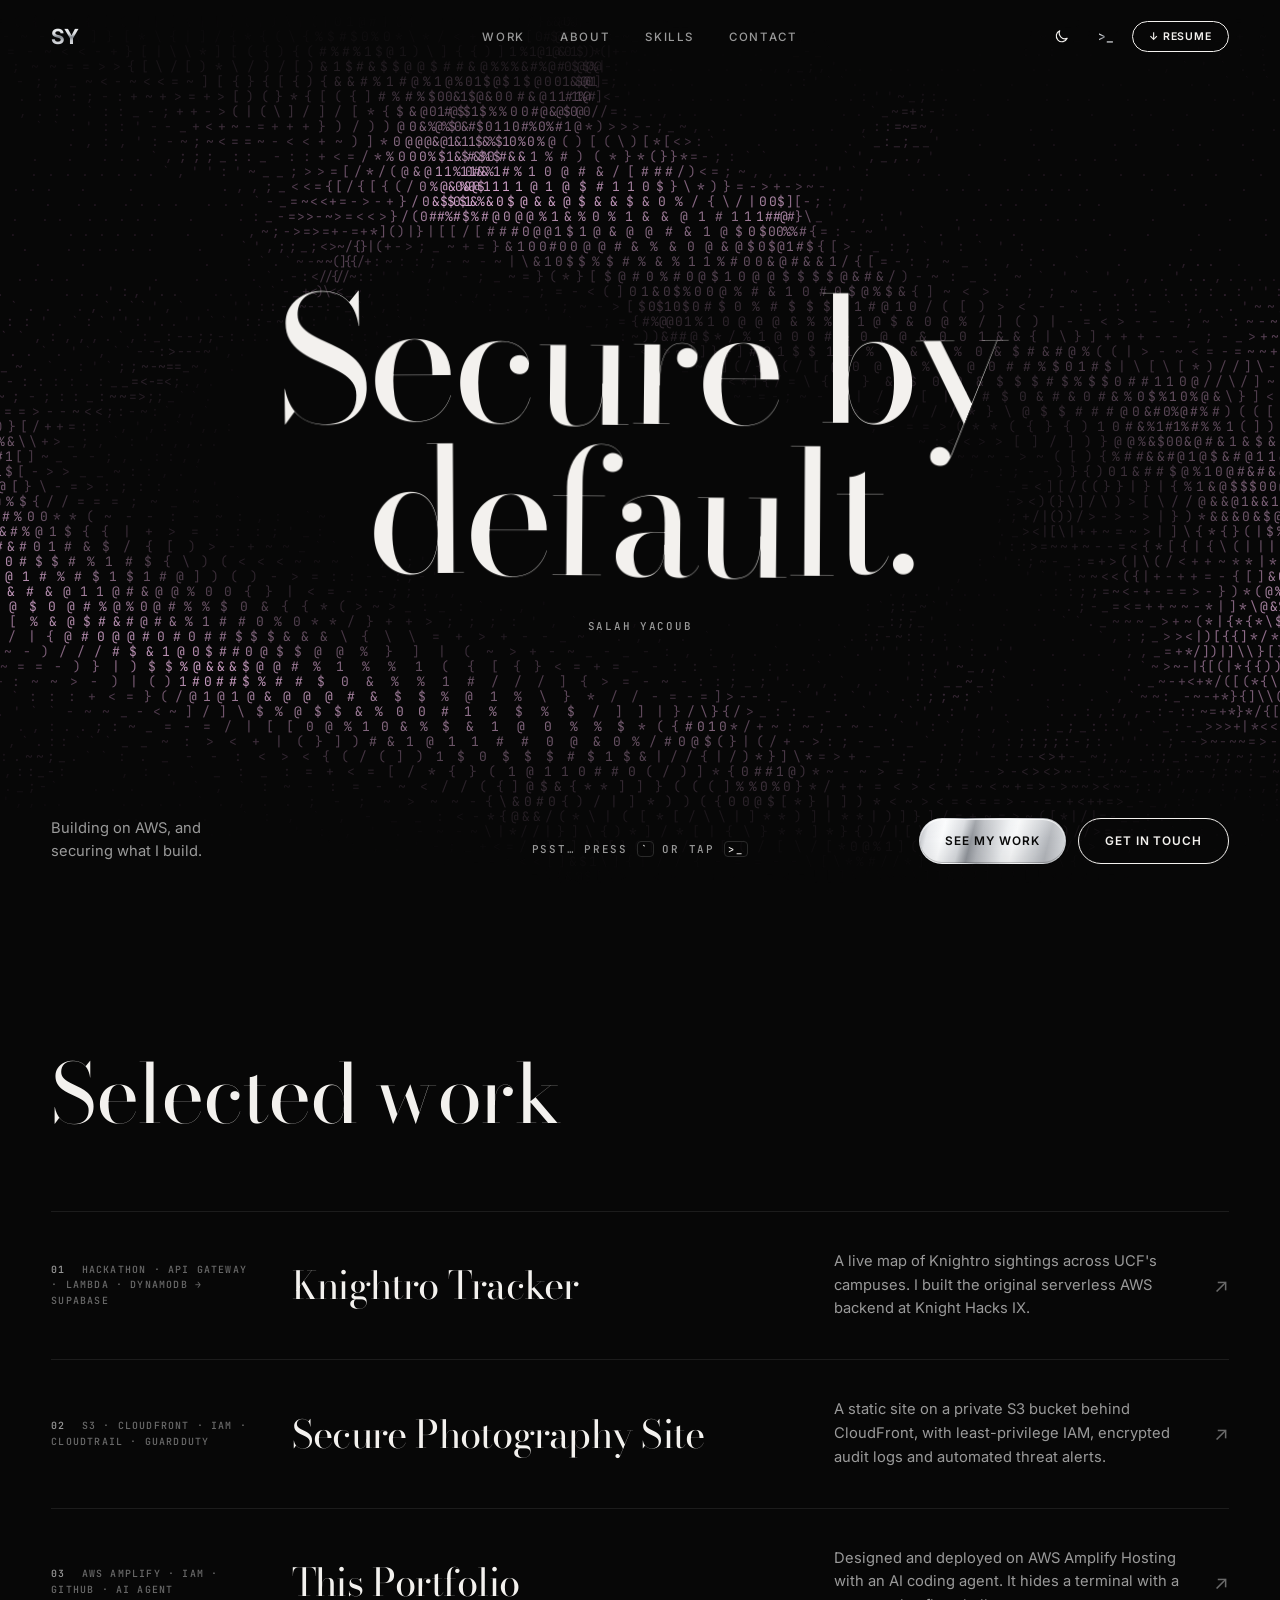
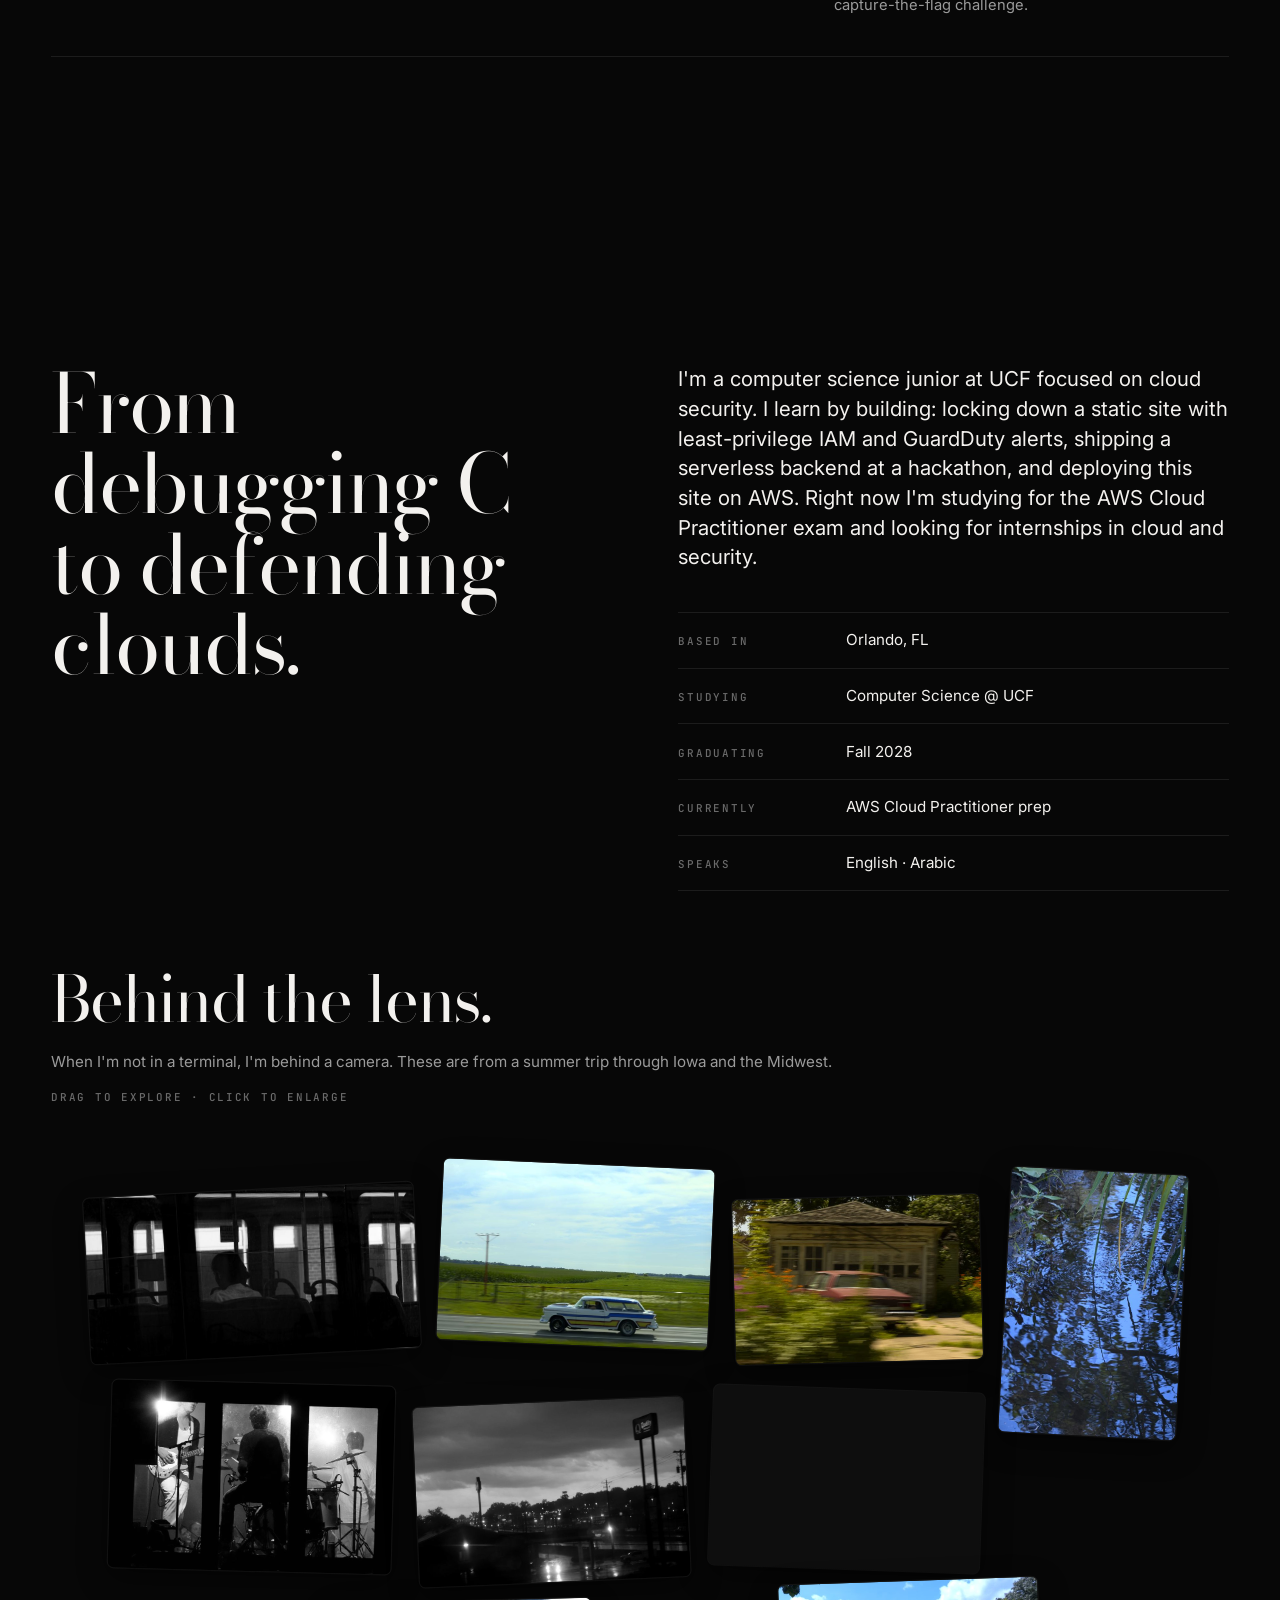
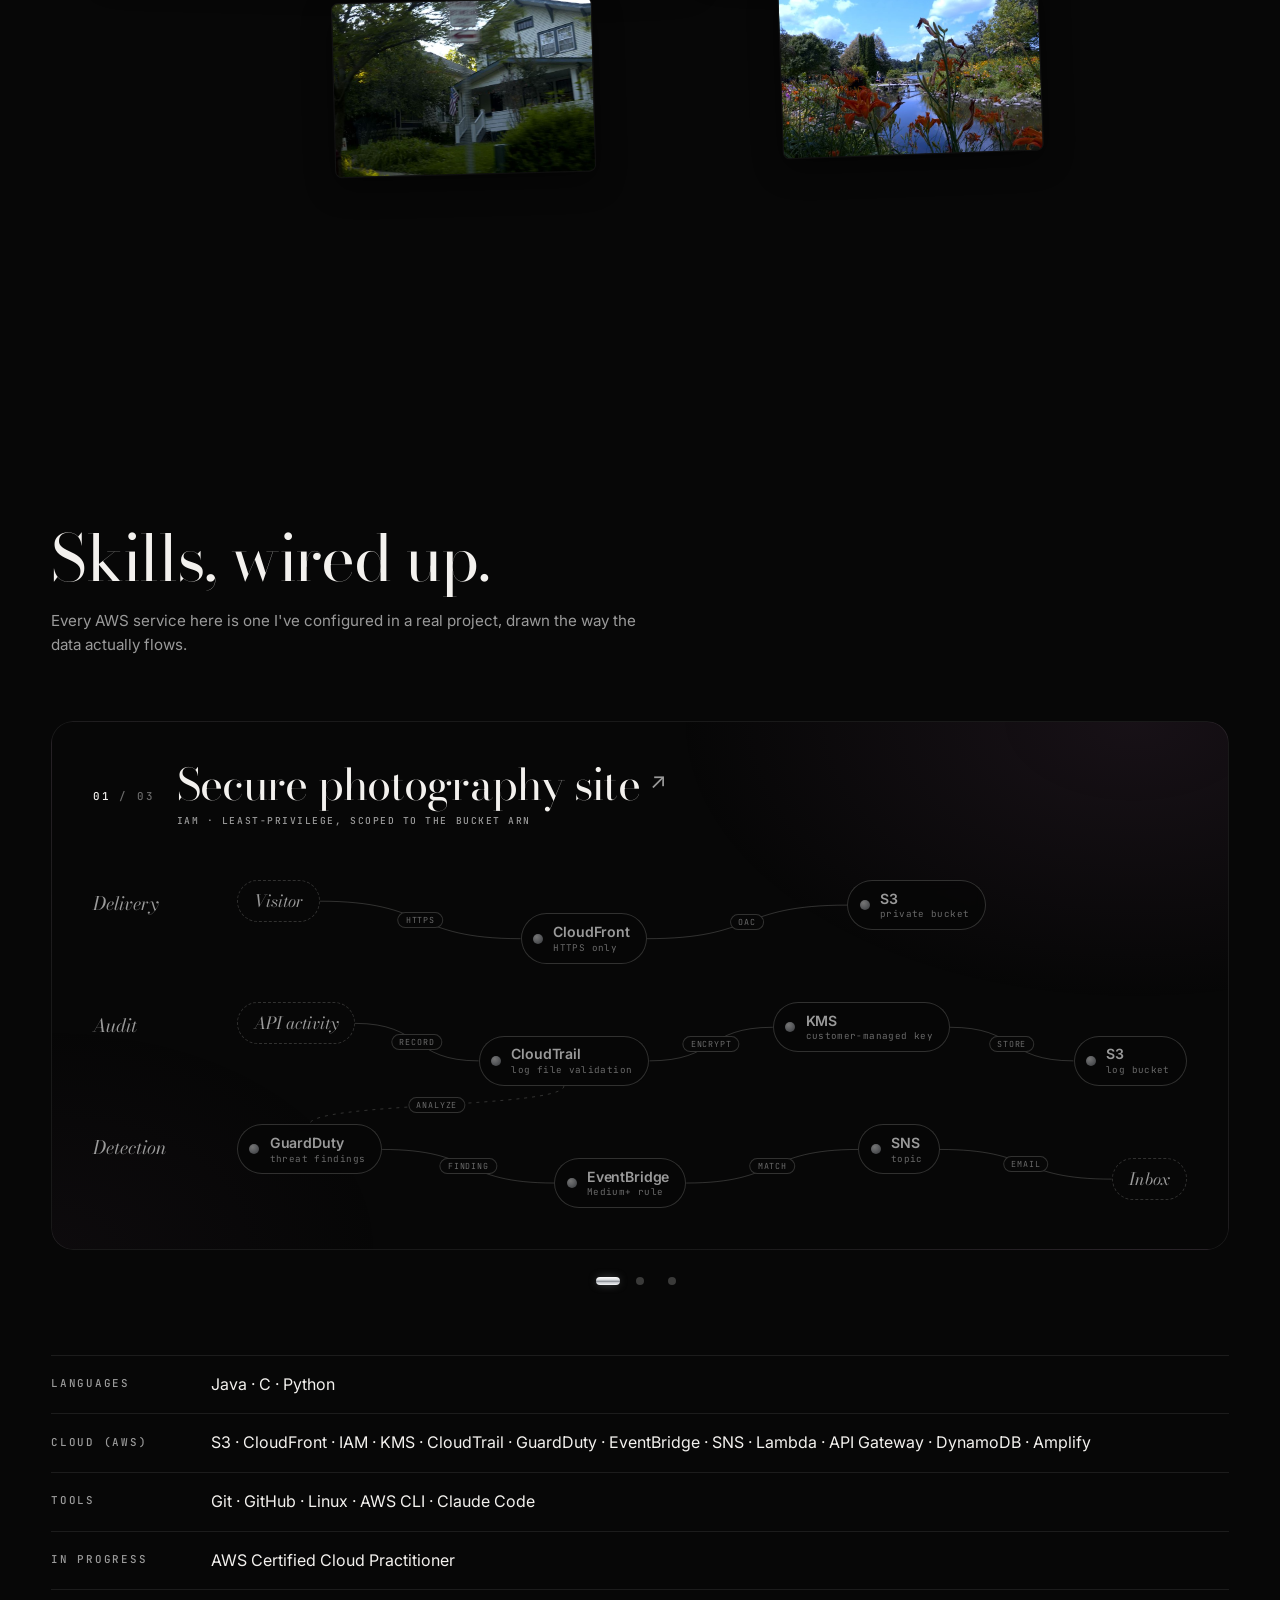
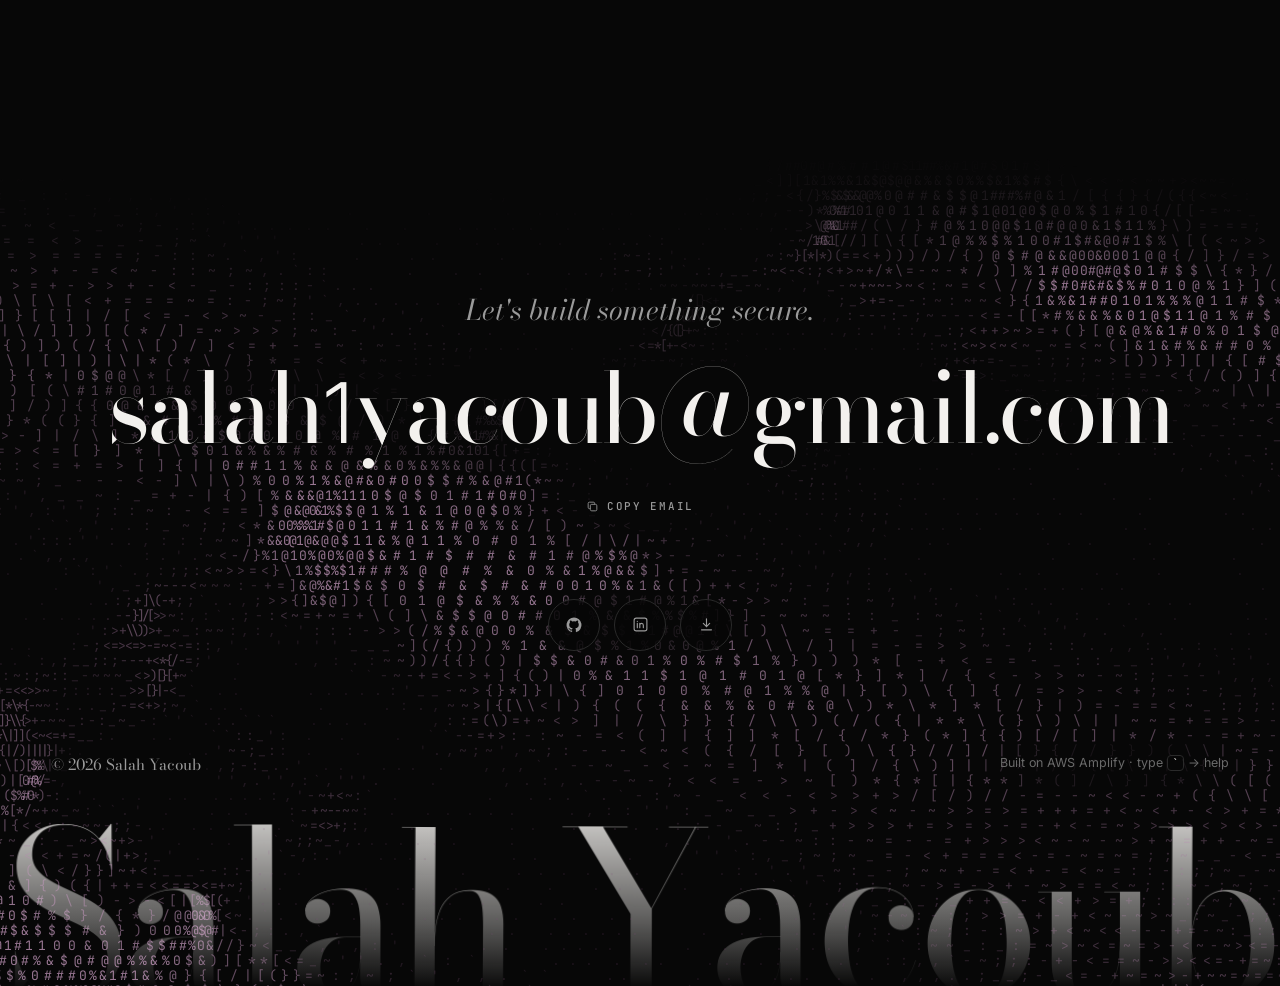
==== index.html @ 90cc1e60 "Contact: email stays still (no floating or cursor nudge) The giant name still floats; the email is p" ====
<!DOCTYPE html>
<html lang="en" data-theme="dark">
<head>
  <meta charset="utf-8">
  <meta name="viewport" content="width=device-width, initial-scale=1">
  <title>Salah Yacoub | Secure by default.</title>
  <meta name="description" content="Salah Yacoub - CS junior at UCF focused on cloud security. Projects, skills, and a terminal mode with a hidden CTF.">
  <meta name="theme-color" content="#070707">
  <link rel="icon" href="assets/favicon.svg" type="image/svg+xml">
  <link rel="preconnect" href="https://fonts.googleapis.com">
  <link rel="preconnect" href="https://fonts.gstatic.com" crossorigin>
  <link rel="stylesheet" href="https://fonts.googleapis.com/css2?family=Bodoni+Moda:ital,opsz,wght@0,6..96,400..600;1,6..96,400..600&family=Inter:wght@400;500;600&family=JetBrains+Mono:wght@400;500&display=swap">
  <!-- ?v= forces browsers to fetch the new file instead of a cached old one -->
  <link rel="stylesheet" href="css/style.css?v=55">
  <script>
    // Apply saved theme before paint to avoid a flash.
    (function () {
      try { var t = localStorage.getItem("theme"); if (t) document.documentElement.dataset.theme = t; } catch (e) {}
      var m = document.querySelector('meta[name="theme-color"]'); if (m) m.content = document.documentElement.dataset.theme === "light" ? "#f3f1ec" : "#070707";
    })();
  </script>
</head>
<body>
  <a class="skip-link" href="#main">Skip to content</a>

  <header class="nav" id="nav">
    <a class="nav__logo" href="#top" aria-label="Salah Yacoub, home">SY</a>
    <nav aria-label="Primary">
      <ul class="nav__links">
        <li><a href="#projects">Work</a></li>
        <li><a href="#about">About</a></li>
        <li><a href="#skills">Skills</a></li>
        <li><a href="#contact">Contact</a></li>
      </ul>
    </nav>
    <div class="nav__actions">
      <button class="icon-btn" id="theme-toggle" type="button" aria-label="Toggle light/dark theme" title="Toggle theme">
        <svg viewBox="0 0 24 24" width="17" height="17" aria-hidden="true"><path d="M20 14.5A8 8 0 0 1 9.5 4a8 8 0 1 0 10.5 10.5Z" fill="none" stroke="currentColor" stroke-width="1.6" stroke-linejoin="round"/></svg>
      </button>
      <button class="icon-btn icon-btn--term" id="term-toggle" type="button"
              aria-controls="terminal" aria-expanded="false" title="Terminal mode ( ` )">
        <span aria-hidden="true">&gt;_</span><span class="sr-only">Open terminal mode</span>
      </button>
      <a class="pill pill--sm nav__resume" href="assets/resume.pdf" download><span aria-hidden="true">&darr;</span> Resume</a>
    </div>
  </header>

  <main id="main">
    <!-- HERO (experiment: a rough sea of code symbols, js/glyph-sea.js; the orb is hidden) -->
    <section class="hero hero--glyphs" id="top" aria-labelledby="hero-h">
      <div class="hero__orb" id="hero-orb" aria-hidden="true"><div class="hero__glow"></div><div class="hero__grain"></div></div>
      <canvas class="hero__lines" id="hero-lines" aria-hidden="true"></canvas>
      <div class="hero__center">
        <div class="hero__titlewrap" id="hero-titlewrap">
          <h1 class="hero__title" id="hero-h">Secure by<br>default.</h1>
          <p class="label hero__kicker">Salah Yacoub</p>
          <!-- inverted copy, masked to the orb by js/hero.js -->
          <div class="hero__inv" aria-hidden="true">
            <p class="hero__title">Secure by<br>default.</p>
            <p class="label hero__kicker">Salah Yacoub</p>
          </div>
        </div>
      </div>
      <div class="hero__bottom">
        <p class="hero__intro">Building on AWS, and securing what I build.</p>
        <button class="hint label" type="button" id="hint">psst&hellip; press <kbd>`</kbd> or tap <kbd>&gt;_</kbd></button>
        <div class="hero__ctas">
          <a class="pill pill--grad" href="#projects">See my work</a>
          <a class="pill" href="#contact">Get in touch</a>
        </div>
      </div>
    </section>

    <!-- WORK -->
    <section class="section" id="projects" aria-labelledby="work-h">
      <div class="container">
        <h2 class="display" id="work-h">Selected work</h2>
        <ol class="work">
          <li>
            <a class="work__row" href="knightro.html" data-preview="knightro-tracker">
              <span class="work__meta label"><b>01</b> HACKATHON &middot; API GATEWAY &middot; LAMBDA &middot; DYNAMODB → SUPABASE</span>
              <h3 class="work__title">Knightro Tracker</h3>
              <p class="work__desc">A live map of Knightro sightings across UCF's campuses. I built the original serverless AWS backend at Knight Hacks IX.</p>
              <span class="work__arrow" aria-hidden="true">&#8599;</span>
            </a>
          </li>
          <li>
            <a class="work__row" href="s3-site.html" data-preview="photo-site">
              <span class="work__meta label"><b>02</b> S3 &middot; CLOUDFRONT &middot; IAM &middot; CLOUDTRAIL &middot; GUARDDUTY</span>
              <h3 class="work__title">Secure Photography Site</h3>
              <p class="work__desc">A static site on a private S3 bucket behind CloudFront, with least-privilege IAM, encrypted audit logs and automated threat alerts.</p>
              <span class="work__arrow" aria-hidden="true">&#8599;</span>
            </a>
          </li>
          <li>
            <a class="work__row" href="portfolio.html" data-preview="this-portfolio">
              <span class="work__meta label"><b>03</b> AWS AMPLIFY &middot; IAM &middot; GITHUB &middot; AI AGENT</span>
              <h3 class="work__title">This Portfolio</h3>
              <p class="work__desc">Designed and deployed on AWS Amplify Hosting with an AI coding agent. It hides a terminal with a capture-the-flag challenge.</p>
              <span class="work__arrow" aria-hidden="true">&#8599;</span>
            </a>
          </li>
        </ol>
      </div>
      <!-- Hover preview: follows the cursor over the rows (mouse/trackpad only). js/work.js -->
      <div class="preview" id="preview" aria-hidden="true">
        <img src="assets/previews/photo-site.jpg" data-key="photo-site" alt="" width="800" height="462" decoding="async">
        <img src="assets/previews/knightro-tracker.jpg" data-key="knightro-tracker" alt="" width="800" height="460" decoding="async">
        <img src="assets/previews/this-portfolio.jpg" data-key="this-portfolio" alt="" width="800" height="459" decoding="async">
      </div>
    </section>

    <!-- ABOUT -->
    <section class="section about-sec" id="about" aria-labelledby="about-h">
      <div class="container about">
        <h2 class="display about__h" id="about-h">From debugging C to defending clouds.</h2>
        <div class="about__body">
          <p class="lead">I'm a computer science junior at UCF focused on cloud security. I learn by building: locking down a static site with least-privilege IAM and GuardDuty alerts, shipping a serverless backend at a hackathon, and deploying this site on AWS. Right now I'm studying for the AWS Cloud Practitioner exam and looking for internships in cloud and security.</p>
          <dl class="facts">
            <div class="facts__row"><dt class="label">Based in</dt><dd>Orlando, FL</dd></div>
            <div class="facts__row"><dt class="label">Studying</dt><dd>Computer Science @ UCF</dd></div>
            <div class="facts__row"><dt class="label">Graduating</dt><dd>Fall 2028</dd></div>
            <div class="facts__row"><dt class="label">Currently</dt><dd>AWS Cloud Practitioner prep</dd></div>
            <div class="facts__row"><dt class="label">Speaks</dt><dd>English &middot; Arabic</dd></div>
          </dl>
        </div>
      </div>
    </section>

    <!-- BEHIND THE LENS: drag the photos around (mouse or finger), click/tap to enlarge. js/lens.js -->
    <section class="section lens" id="lens" aria-labelledby="lens-h">
      <div class="container">
        <div class="lens__head">
          <h2 class="display lens__h" id="lens-h">Behind the lens.</h2>
          <p class="lens__sub">When I'm not in a terminal, I'm behind a camera. These are from a summer trip through Iowa and the Midwest.</p>
          <p class="label lens__hint"><span class="lens__hint-fine">Drag to explore &middot; Click to enlarge</span><span class="lens__hint-touch">Drag to explore &middot; Tap to enlarge</span></p>
        </div>
        <div class="lens__board" id="lens-board">
        <button class="lens__card" type="button" data-full="assets/lens/01-bus.jpg" style="--x:3%;--y:5%;--w:28%;--r:-3deg">
          <img src="assets/lens/thumbs/01-bus.jpg" alt="A lone passenger silhouetted inside a city bus, seen through its windows" width="800" height="402" loading="lazy" decoding="async" draggable="false">
        </button>
        <button class="lens__card" type="button" data-full="assets/lens/02-highway.jpg" style="--x:33%;--y:1%;--w:23%;--r:2.5deg">
          <img src="assets/lens/thumbs/02-highway.jpg" alt="A white custom station wagon with blue and gold stripes speeding past cornfields" width="800" height="535" loading="lazy" decoding="async" draggable="false">
        </button>
        <button class="lens__card" type="button" data-full="assets/lens/03-garage.jpg" style="--x:58%;--y:6%;--w:21%;--r:-1.5deg">
          <img src="assets/lens/thumbs/03-garage.jpg" alt="A red sedan in front of a weathered garage, blurred by motion and summer flowers" width="800" height="533" loading="lazy" decoding="async" draggable="false">
        </button>
        <button class="lens__card" type="button" data-full="assets/lens/06-reflection.jpg" style="--x:81%;--y:2%;--w:15%;--r:3deg">
          <img src="assets/lens/thumbs/06-reflection.jpg" alt="Trees and sky reflected in rippling water, with reeds hanging into the frame" width="533" height="800" loading="lazy" decoding="async" draggable="false">
        </button>
        <button class="lens__card" type="button" data-full="assets/lens/04-band.jpg" style="--x:5%;--y:34%;--w:24%;--r:1.5deg">
          <img src="assets/lens/thumbs/04-band.jpg" alt="A band on stage seen from behind through three backlit windows" width="800" height="533" loading="lazy" decoding="async" draggable="false">
        </button>
        <button class="lens__card" type="button" data-full="assets/lens/05-storm.jpg" style="--x:31%;--y:37%;--w:23%;--r:-2.5deg">
          <img src="assets/lens/thumbs/05-storm.jpg" alt="Storm clouds over a highway interchange at dusk, headlights on the wet road" width="800" height="533" loading="lazy" decoding="async" draggable="false">
        </button>
        <button class="lens__card" type="button" data-full="assets/lens/07-shop.jpg" style="--x:56%;--y:35%;--w:23%;--r:2deg">
          <img src="assets/lens/thumbs/07-shop.jpg" alt="A shop worker mopping the floor, seen through the store window at night" width="800" height="533" loading="lazy" decoding="async" draggable="false">
        </button>
        <button class="lens__card" type="button" data-full="assets/lens/08-porch.jpg" style="--x:24%;--y:67%;--w:22%;--r:-1.5deg">
          <img src="assets/lens/thumbs/08-porch.jpg" alt="A porch with an American flag on a tree-lined street, blurred from a passing car" width="800" height="533" loading="lazy" decoding="async" draggable="false">
        </button>
        <button class="lens__card" type="button" data-full="assets/lens/09-garden.jpg" style="--x:62%;--y:64%;--w:22%;--r:-2deg">
          <img src="assets/lens/thumbs/09-garden.jpg" alt="Orange lilies framing a pond and a small footbridge in a garden" width="800" height="533" loading="lazy" decoding="async" draggable="false">
        </button>
        </div>
      </div>
      <dialog class="lightbox" id="lightbox" aria-label="Photo viewer" tabindex="-1">
        <button class="lightbox__btn lightbox__close" type="button" data-act="close" aria-label="Close">&times;</button>
        <button class="lightbox__btn lightbox__prev" type="button" data-act="prev" aria-label="Previous photo">&larr;</button>
        <button class="lightbox__btn lightbox__next" type="button" data-act="next" aria-label="Next photo">&rarr;</button>
        <figure class="lightbox__fig">
          <img class="lightbox__img" id="lightbox-img" alt="">
          <figcaption class="label lightbox__cap" id="lightbox-cap"></figcaption>
        </figure>
      </dialog>
    </section>

    <!-- SKILLS: the AWS services I've used, drawn as the pipelines I built.
         One project per slide (swipe / dots / arrow keys); wires and the light-up are drawn by js/arch.js. -->
    <section class="section" id="skills" aria-labelledby="skills-h">
      <div class="container">
        <div class="arch__head">
          <h2 class="display arch__h" id="skills-h">Skills, wired up.</h2>
          <p class="arch__sub">Every AWS service here is one I've configured in a real project, drawn the way the data actually flows.</p>
        </div>
        <div class="arch" id="arch">
        <div class="arch__track" id="arch-track" tabindex="0" aria-roledescription="carousel" aria-label="Project architectures, 3 slides. Use the arrow keys to switch.">
          <article class="arch__slide" aria-roledescription="slide" aria-label="1 of 3: Secure photography site">
            <header class="arch__ghead">
              <p class="label arch__num">01 <span>/ 03</span></p>
              <h3 class="arch__title"><a href="s3-site.html">Secure photography site <span aria-hidden="true">&#8599;</span></a></h3>
              <p class="label arch__note">IAM &middot; least-privilege, scoped to the bucket ARN</p>
            </header>
            <div class="arch__stage">
              <svg class="arch__wires" aria-hidden="true"></svg>
              <div class="arch__vias" aria-hidden="true"></div>
              <div class="arch__lane"><p class="arch__lname">Delivery</p>
                <ol class="arch__chain" aria-label="Delivery: a visitor reaches CloudFront over HTTPS, which reads the private S3 bucket through Origin Access Control"><li class="fnode fnode--ext" data-id="v"><b>Visitor</b></li><li class="fnode" data-id="cf" data-via="HTTPS"><i aria-hidden="true"></i><span><b>CloudFront</b><small>HTTPS only</small></span></li><li class="fnode" data-id="s3" data-via="OAC"><i aria-hidden="true"></i><span><b>S3</b><small>private bucket</small></span></li></ol></div>
              <div class="arch__lane"><p class="arch__lname">Audit</p>
                <ol class="arch__chain" aria-label="Audit: account API activity is recorded by CloudTrail, encrypted with a customer-managed KMS key and stored in an S3 log bucket"><li class="fnode fnode--ext" data-id="api"><b>API activity</b></li><li class="fnode" data-id="ct" data-via="record"><i aria-hidden="true"></i><span><b>CloudTrail</b><small>log file validation</small></span></li><li class="fnode" data-id="kms" data-via="encrypt"><i aria-hidden="true"></i><span><b>KMS</b><small>customer-managed key</small></span></li><li class="fnode" data-id="logs" data-via="store"><i aria-hidden="true"></i><span><b>S3</b><small>log bucket</small></span></li></ol></div>
              <div class="arch__lane"><p class="arch__lname">Detection</p>
                <ol class="arch__chain" aria-label="Detection: GuardDuty analyzes CloudTrail events; its findings go to an EventBridge rule for Medium and High severity, which publishes to SNS and emails me"><li class="fnode" data-id="gd" data-from="ct" data-from-via="analyze"><i aria-hidden="true"></i><span><b>GuardDuty</b><small>threat findings</small></span></li><li class="fnode" data-id="eb" data-via="finding"><i aria-hidden="true"></i><span><b>EventBridge</b><small>Medium+ rule</small></span></li><li class="fnode" data-id="sns" data-via="match"><i aria-hidden="true"></i><span><b>SNS</b><small>topic</small></span></li><li class="fnode fnode--ext" data-id="inbox" data-via="email"><b>Inbox</b></li></ol></div>
            </div>
          </article>
          <article class="arch__slide" aria-roledescription="slide" aria-label="2 of 3: Knightro Tracker">
            <header class="arch__ghead">
              <p class="label arch__num">02 <span>/ 03</span></p>
              <h3 class="arch__title"><a href="knightro.html">Knightro Tracker <span aria-hidden="true">&#8599;</span></a></h3>
              <p class="label arch__note">Knight Hacks IX &middot; serverless, $0 when idle</p>
            </header>
            <div class="arch__stage">
              <svg class="arch__wires" aria-hidden="true"></svg>
              <div class="arch__vias" aria-hidden="true"></div>
              <div class="arch__lane"><p class="arch__lname">Request</p>
                <ol class="arch__chain" aria-label="Request: the browser calls an API Gateway HTTP API, which invokes Lambda functions that read and write DynamoDB"><li class="fnode fnode--ext" data-id="b"><b>Browser</b></li><li class="fnode" data-id="apigw" data-via="HTTPS"><i aria-hidden="true"></i><span><b>API Gateway</b><small>HTTP API · CORS</small></span></li><li class="fnode" data-id="fn" data-via="invoke"><i aria-hidden="true"></i><span><b>Lambda</b><small>validate · last 20 min</small></span></li><li class="fnode" data-id="ddb" data-via="read/write"><i aria-hidden="true"></i><span><b>DynamoDB</b><small>on-demand</small></span></li></ol></div>
            </div>
          </article>
          <article class="arch__slide" aria-roledescription="slide" aria-label="3 of 3: This portfolio">
            <header class="arch__ghead">
              <p class="label arch__num">03 <span>/ 03</span></p>
              <h3 class="arch__title"><a href="portfolio.html">This portfolio <span aria-hidden="true">&#8599;</span></a></h3>
              <p class="label arch__note">IAM &middot; MFA-protected agent user, never root</p>
            </header>
            <div class="arch__stage">
              <svg class="arch__wires" aria-hidden="true"></svg>
              <div class="arch__vias" aria-hidden="true"></div>
              <div class="arch__lane"><p class="arch__lname">Deploy</p>
                <ol class="arch__chain" aria-label="Deploy: a push to GitHub triggers an automatic Amplify Hosting deploy, served to you over HTTPS"><li class="fnode fnode--ext" data-id="gh"><b>GitHub</b><small>sa1aj/portfolio</small></li><li class="fnode" data-id="amp" data-via="push"><i aria-hidden="true"></i><span><b>Amplify Hosting</b><small>auto-deploy</small></span></li><li class="fnode fnode--ext" data-id="you" data-via="HTTPS"><b>You</b><small>right now</small></li></ol></div>
            </div>
          </article>
        </div>
        <div class="arch__dots" id="arch-dots">
          <button type="button" aria-label="Show 1: Secure photography site" aria-current="true"></button>
          <button type="button" aria-label="Show 2: Knightro Tracker"></button>
          <button type="button" aria-label="Show 3: This portfolio"></button>
        </div>
        </div>
        <dl class="stack">
          <div class="stack__row"><dt class="label">Languages</dt><dd>Java &middot; C &middot; Python</dd></div>
          <div class="stack__row"><dt class="label">Cloud (AWS)</dt><dd>S3 &middot; CloudFront &middot; IAM &middot; KMS &middot; CloudTrail &middot; GuardDuty &middot; EventBridge &middot; SNS &middot; Lambda &middot; API Gateway &middot; DynamoDB &middot; Amplify</dd></div>
          <div class="stack__row"><dt class="label">Tools</dt><dd>Git &middot; GitHub &middot; Linux &middot; AWS CLI &middot; Claude Code</dd></div>
          <div class="stack__row"><dt class="label">In progress</dt><dd>AWS Certified Cloud Practitioner</dd></div>
        </dl>
      </div>
    </section>
  </main>

  <!-- CONTACT / FOOTER -->
  <!-- CONTACT: big email + copy, icon links, then a huge name fading out over
       the hero's line field (js/footer.js draws the lines and handles copy). -->
  <footer class="contact contact--glyphs" id="contact" aria-labelledby="contact-h">
    <canvas class="contact__lines" id="contact-lines" aria-hidden="true"></canvas>
    <div class="container contact__inner">
      <h2 class="contact__lead" id="contact-h">Let's build something secure.</h2>
      <a class="contact__email" href="mailto:salah1yacoub@gmail.com" aria-label="Email salah1yacoub@gmail.com">salah<span class="contact__digit">1</span>yacoub@gmail.com</a>
      <button class="contact__copy label" type="button" id="copy-email" data-email="salah1yacoub@gmail.com">
        <svg viewBox="0 0 24 24" width="13" height="13" aria-hidden="true"><rect x="8" y="8" width="12" height="12" rx="2.5" fill="none" stroke="currentColor" stroke-width="1.6"/><path d="M16 8V6.5A2.5 2.5 0 0 0 13.5 4h-7A2.5 2.5 0 0 0 4 6.5v7A2.5 2.5 0 0 0 6.5 16H8" fill="none" stroke="currentColor" stroke-width="1.6"/></svg>
        <span id="copy-email-label">Copy email</span>
      </button>
      <ul class="contact__icons">
        <li><a href="https://github.com/sa1aj" target="_blank" rel="noopener" aria-label="GitHub" title="GitHub">
          <svg viewBox="0 0 24 24" width="18" height="18" aria-hidden="true"><path fill="currentColor" d="M12 2a10 10 0 0 0-3.16 19.49c.5.09.68-.22.68-.48v-1.7c-2.78.6-3.37-1.34-3.37-1.34-.45-1.16-1.11-1.47-1.11-1.47-.91-.62.07-.6.07-.6 1 .07 1.53 1.03 1.53 1.03.9 1.52 2.34 1.08 2.91.83.09-.65.35-1.08.63-1.33-2.22-.25-4.55-1.11-4.55-4.94 0-1.09.39-1.98 1.03-2.68-.1-.25-.45-1.27.1-2.65 0 0 .84-.27 2.75 1.02a9.56 9.56 0 0 1 5 0c1.91-1.29 2.75-1.02 2.75-1.02.55 1.38.2 2.4.1 2.65.64.7 1.03 1.59 1.03 2.68 0 3.84-2.34 4.68-4.57 4.93.36.31.68.92.68 1.85v2.74c0 .27.18.58.69.48A10 10 0 0 0 12 2Z"/></svg></a></li>
        <li><a href="https://www.linkedin.com/in/salah-eddin-yacoub-8050b4325/" target="_blank" rel="noopener" aria-label="LinkedIn" title="LinkedIn">
          <svg viewBox="0 0 24 24" width="17" height="17" aria-hidden="true"><rect x="3" y="3" width="18" height="18" rx="3" fill="none" stroke="currentColor" stroke-width="1.6"/><path d="M7.5 10.5v6M7.5 7.6v.1M11 16.5v-6M11 13.2c0-1.6 1-2.8 2.5-2.8s2.5 1 2.5 2.8v3.3" fill="none" stroke="currentColor" stroke-width="1.6" stroke-linecap="round"/></svg></a></li>
        <li><a href="assets/resume.pdf" download aria-label="Download resume" title="Resume (PDF)">
          <svg viewBox="0 0 24 24" width="17" height="17" aria-hidden="true"><path d="M12 4v11m0 0-4.5-4.5M12 15l4.5-4.5M5 19.5h14" fill="none" stroke="currentColor" stroke-width="1.6" stroke-linecap="round" stroke-linejoin="round"/></svg></a></li>
      </ul>
      <div class="contact__base">
        <span class="contact__copyright">&copy; 2026 Salah Yacoub</span>
        <span>Built on AWS Amplify &middot; type <kbd>`</kbd> &rarr; help</span>
      </div>
    </div>
    <p class="contact__name" aria-hidden="true">Salah Yacoub</p>
  </footer>

  <!-- TERMINAL (js/terminal.js depends on these ids) -->
  <section class="terminal" id="terminal" aria-label="Terminal mode" hidden>
    <div class="terminal__bar">
      <span class="terminal__dots" aria-hidden="true"><i></i><i></i><i></i></span>
      <span class="terminal__title"><span class="terminal__name">salah.sec</span><span class="terminal__sub mono">guest session</span></span>
      <button class="terminal__close" id="term-close" type="button" aria-label="Close terminal">&times;</button>
    </div>
    <div class="terminal__out mono" id="term-out" role="log" aria-live="polite"></div>
    <div class="terminal__chips" aria-label="Quick commands">
      <button type="button" data-cmd="help">help</button>
      <button type="button" data-cmd="whoami">whoami</button>
      <button type="button" data-cmd="ls projects">ls projects</button>
      <button type="button" data-cmd="ls">ls</button>
      <button type="button" data-cmd="cat about.txt">cat about.txt</button>
      <button type="button" data-cmd="clear">clear</button>
    </div>
    <form class="terminal__form mono" id="term-form" autocomplete="off">
      <label for="term-in" class="terminal__prompt">guest@salah.sec:~$</label>
      <input id="term-in" type="text" spellcheck="false" autocapitalize="off" autocorrect="off"
             aria-label="Terminal command input" enterkeyhint="send">
    </form>
  </section>

  <script src="js/terminal.js?v=7" defer></script>
  <script src="js/glyph-sea.js?v=3" defer></script>
  <script src="js/work.js?v=18" defer></script>
  <script src="js/reveal.js?v=7" defer></script>
  <script src="js/scroll.js?v=1" defer></script>
  <script src="js/lens.js?v=4" defer></script>
  <script src="js/arch.js?v=5" defer></script>
  <script src="js/footer.js?v=2" defer></script>
</body>
</html>
---- css/style.css ----
/* ============ Tokens ============ */
:root {
  --bg: #070707;
  --bg-band: #0a0a0a;
  --surface: #0e0e0e;
  --border: #1c1c1c;
  --border-strong: #2a2a2a;
  --text: #f3f1ee;
  --muted: #9a9a9a;
  --dim: #6a6a6a;
  --orange: #f5a524;
  --teal: #2dd4bf;
  --blue: #60a5fa;
  --violet: #a78bfa;
  /* Chrome: slanted reflections with deliberately uneven spacing and strength
     (one wide bright face, one sharp dark slant, a soft mid highlight, a shallow
     late dip) so nothing reads as a repeating stripe. A faint top-to-bottom wash
     on top adds depth without a hard horizon line. */
  --chrome: linear-gradient(180deg, rgba(255, 255, 255, .22) 0%, transparent 45%, rgba(0, 0, 0, .05) 100%),
            linear-gradient(104deg, #a4a7ad 0%, #e6e8eb 7%, #fafbfc 17%, #d4d7db 29%, #8f9399 36%, #b3b6bb 42%,
                                    #edeff1 58%, #f6f7f8 64%, #c9ccd0 79%, #b2b5ba 86%, #dfe1e4 100%);
  /* Hover light sweep: a bright band on a layer 2.5x the pill's width, slid
     across with background-position (see .pill--grad). */
  --sweep: linear-gradient(105deg, transparent 40%, rgba(255, 255, 255, .85) 49%, rgba(255, 255, 255, .95) 50%, transparent 60%);
  /* SY logo: same idea as text */
  --chrome-text: linear-gradient(180deg, #ffffff 0%, #d7dade 40%, #7f848b 52%, #c3c6cb 66%, #f4f5f7 100%);
  /* The progress bar is only 2px tall, so its chrome runs sideways. */
  --grad: linear-gradient(90deg, #8f9399 0%, #f1f2f4 35%, #a9adb3 60%, #eceef1 100%);
  --line-rgb: 255, 255, 255;   /* hero line colour, read by js/hero.js */
  --line-alpha: 0.2;     /* dense lines -> fainter each */
  --orb-follow-fade: 0.5;  /* hero orb opacity while following the cursor */

  --term-bg: #0b0b0b;
  --term-text: #e8e6e3;
  --term-h: min(48vh, 420px);

  --serif: "Bodoni Moda", "Didot", "Bodoni 72", Georgia, serif;
  --sans: "Inter", system-ui, -apple-system, "Segoe UI", Roboto, sans-serif;
  --mono: "JetBrains Mono", ui-monospace, "SF Mono", Menlo, Consolas, monospace;
  --pad: clamp(1.25rem, 4vw, 4.5rem);
  color-scheme: dark;
}
:root[data-theme="light"] {
  --orb-follow-fade: 0.9;
  --bg: #f3f1ec;
  --bg-band: #ebe8e2;
  --surface: #faf9f6;
  --border: #dedad2;
  --border-strong: #c9c4ba;
  --text: #121212;
  --muted: #555;
  --dim: #7a7a7a;
  --orange: #c77700;
  --chrome-text: linear-gradient(180deg, #5d6168 0%, #2a2c30 45%, #0e0f11 52%, #3b3e43 70%, #6d7178 100%);
  --teal: #0f8f80;
  --blue: #2563eb;
  --violet: #7c3aed;
  --line-rgb: 18, 18, 18;
  --line-alpha: 0.16;
  color-scheme: light;
}

/* ============ Base ============ */
*, *::before, *::after { box-sizing: border-box; }
html { scroll-padding-top: 72px; }
/* Sections focused by js/scroll.js after a link click: no focus ring on the whole section. */
main [tabindex="-1"]:focus, footer[tabindex="-1"]:focus { outline: none; }
/* html carries the page colour too, so iOS Safari tints its bars to match */
html { background: var(--bg); }
body {
  margin: 0;
  font-family: var(--sans);
  font-size: 1rem;
  line-height: 1.6;
  color: var(--text);
  background: var(--bg);
  -webkit-font-smoothing: antialiased;
}
body.term-open { padding-bottom: var(--term-h); }
img { max-width: 100%; display: block; }
a { color: inherit; }
h1, h2, h3 { margin: 0; font-weight: 400; }
p { margin: 0 0 1em; }
ul, ol { list-style: none; margin: 0; padding: 0; }
.mono { font-family: var(--mono); }
.muted { color: var(--muted); }
.label {
  font-family: var(--mono); font-size: .68rem; font-weight: 500;
  text-transform: uppercase; letter-spacing: .16em; color: var(--muted);
}
kbd {
  font-family: var(--mono); font-size: .95em; padding: 0 .35em;
  border: 1px solid var(--border-strong); border-radius: 4px; color: var(--text);
}
:focus-visible { outline: 2px solid var(--orange); outline-offset: 3px; border-radius: 4px; }
.sr-only {
  position: absolute; width: 1px; height: 1px; padding: 0; margin: -1px;
  overflow: hidden; clip: rect(0 0 0 0); white-space: nowrap; border: 0;
}
.skip-link {
  position: fixed; left: 1rem; top: -3rem; z-index: 100;
  background: var(--text); color: var(--bg); padding: .5rem 1rem; border-radius: 999px;
}
.skip-link:focus { top: 1rem; }
.container { width: 100%; max-width: 1840px; margin-inline: auto; padding-inline: var(--pad); }

.display {
  font-family: var(--serif);
  font-optical-sizing: auto;
  font-weight: 400;
  line-height: .98;
  letter-spacing: -.02em;
  font-size: clamp(2.8rem, 6.4vw, 6.2rem);
}

/* Pills */
.pill {
  display: inline-flex; align-items: center; gap: .4em;
  padding: .95rem 1.6rem; border-radius: 999px;
  border: 1px solid var(--text);
  font: 600 .74rem var(--sans); letter-spacing: .08em; text-transform: uppercase;
  color: var(--text); text-decoration: none; background: transparent;
}
.pill:hover { background: var(--text); color: var(--bg); }
.pill--sm { padding: .5rem 1rem; font-size: .66rem; }
.pill--grad, .pill--grad:hover {
  /* The sweep is painted as part of the pill's own background (not a child
     layer), so it can never show outside the rounded edge, however fast you
     hover in and out. At rest (position 100%) the band sits just off the left edge. */
  background: var(--sweep) 100% 0 / 250% 100% no-repeat, var(--chrome);
  color: #0a0a0a; border-color: transparent;
  /* top-edge sheen + soft rim so the metal reads as rounded */
  box-shadow: inset 0 1px 0 rgba(255, 255, 255, .8), inset 0 -1px 0 rgba(0, 0, 0, .2), 0 0 0 1px rgba(0, 0, 0, .14);
}
/* Hover (mouse/trackpad only): the band glides left to right once and ends off
   the right edge (position 0%). On mouse-out it snaps back unseen. The
   transition is set with the CTA rules below. */
@media (hover: hover) and (pointer: fine) {
  .pill--grad:hover { background-position: 0% 0, 0 0; }
}

/* ============ Nav ============ */
.nav {
  --nav-h: 72px;
  position: sticky; top: 0; z-index: 30;
  display: grid; grid-template-columns: 1fr auto 1fr; align-items: center; gap: 1rem;
  height: var(--nav-h); padding-inline: var(--pad);
}
/* Fade mask (progressive blur), like the reference: no solid bar. Content scrolling
   up under the nav stays visible but gets blurrier and darker toward the top edge.
   Two layers behind the nav links blur whatever is behind them (backdrop-filter);
   mask-image fades each layer out downward, so the blur dissolves to nothing
   ~60px below the nav instead of ending at a hard edge.
   ::before = light blur + soft tint, reaching furthest down
   ::after  = heavier blur, only near the very top                              */
.nav::before, .nav::after, .pnav::before, .pnav::after {
  content: ""; position: absolute; inset: 0 0 -64px 0; z-index: -1; pointer-events: none;
  transition: opacity .3s ease;
}
.nav::before, .pnav::before {
  background: linear-gradient(to bottom,
    color-mix(in srgb, var(--bg) 72%, transparent) 0%,
    color-mix(in srgb, var(--bg) 40%, transparent) 55%,
    transparent 100%);
  -webkit-backdrop-filter: blur(4px); backdrop-filter: blur(4px);
  -webkit-mask-image: linear-gradient(to bottom, #000 0%, #000 35%, transparent 100%);
          mask-image: linear-gradient(to bottom, #000 0%, #000 35%, transparent 100%);
}
.nav::after, .pnav::after {
  -webkit-backdrop-filter: blur(14px); backdrop-filter: blur(14px);
  -webkit-mask-image: linear-gradient(to bottom, #000 0%, transparent 55%);
          mask-image: linear-gradient(to bottom, #000 0%, transparent 55%);
}
/* At the very top of the home page (set by js/hero.js) there's nothing under the
   nav yet, so the effect is off and the hero lines run up to the top on their own. */
.nav--clear::before, .nav--clear::after { opacity: 0; }
.nav__logo {
  justify-self: start;
  font: 700 1.3rem var(--sans); letter-spacing: -.04em; text-decoration: none; color: var(--text);
  /* chrome lettering (gunmetal in the light theme) */
  background: var(--chrome-text); -webkit-background-clip: text; background-clip: text;
  -webkit-text-fill-color: transparent;
}
.nav__links { display: flex; gap: 2.2rem; }
.nav__links a {
  font: 500 .72rem var(--sans); letter-spacing: .14em; text-transform: uppercase;
  text-decoration: none; color: var(--muted);
}
.nav__links a:hover { color: var(--text); }
.nav__actions { justify-self: end; display: flex; align-items: center; gap: .5rem; }
.icon-btn {
  display: inline-grid; place-items: center; min-width: 36px; height: 36px; padding: 0 .45rem;
  border: 0; border-radius: 999px; background: transparent; color: var(--text);
  font: 500 .8rem var(--mono); cursor: pointer;
}
.icon-btn:hover { background: var(--border); }
.icon-btn--term span[aria-hidden] {   /* chrome >_ (gunmetal in the light theme) */
  background: var(--chrome-text); -webkit-background-clip: text; background-clip: text; -webkit-text-fill-color: transparent;
}
.icon-btn--term[aria-expanded="true"] { background: var(--chrome); }
.icon-btn--term[aria-expanded="true"] span[aria-hidden] { background: none; -webkit-text-fill-color: #0a0a0a; }

@media (max-width: 760px) {
  .nav { --nav-h: 60px; grid-template-columns: auto 1fr auto; gap: .5rem; }
  .hero { --nav-h: 60px; }
  .nav__actions { grid-column: 3; }
  .nav__resume { display: none; }   /* resume still in footer */
  .icon-btn { min-width: 32px; height: 32px; }

  /* Phones: the section links move to a solid bar pinned to the bottom of the
     screen (thumb reach); logo, theme and terminal stay at the top. */
  :root { --bnav-h: 58px; }
  .nav nav {
    position: fixed; left: 0; right: 0; bottom: 0; z-index: 40;
    height: calc(var(--bnav-h) + env(safe-area-inset-bottom));
    padding: 0 var(--pad) env(safe-area-inset-bottom);
    background: var(--bg); border-top: 1px solid var(--border);
  }
  .nav__links { height: 100%; align-items: center; justify-content: space-around; gap: 0; }
  .nav__links a {
    display: block; padding: .6rem .4rem;
    font: 400 1.08rem var(--serif); letter-spacing: 0; text-transform: none; color: var(--text);
  }
  /* keep the bottom of the page (and the hero buttons) clear of the bar */
  body { padding-bottom: calc(var(--bnav-h) + env(safe-area-inset-bottom)); }
  .hero { padding-bottom: calc(clamp(1.5rem, 4vh, 2.75rem) + var(--bnav-h)); }
}

/* ============ Hero (static) ============ */
/* The hero slides up under the (sticky) nav so the line field fills the whole
   first screen; padding-top keeps the content clear of the nav. */
.hero {
  --nav-h: 72px;
  position: relative;
  margin-top: calc(-1 * var(--nav-h));
  min-height: 100vh; min-height: 100svh;
  display: grid; grid-template-rows: 1fr auto;
  padding: calc(var(--nav-h) + 2rem) var(--pad) clamp(1.5rem, 4vh, 2.75rem);
  overflow: hidden;
}
/* Line field: behind the content, never catches clicks, and fades out at the
   top and bottom instead of ending in a hard edge. */
.hero__lines {
  position: absolute; inset: 0; width: 100%; height: 100%; display: block; pointer-events: none;
  -webkit-mask-image: linear-gradient(to bottom, transparent 0%, #000 22%, #000 74%, transparent 100%);
          mask-image: linear-gradient(to bottom, transparent 0%, #000 22%, #000 74%, transparent 100%);
}
.hero__center, .hero__bottom { position: relative; z-index: 1; }
/* Experiment: symbol sea, no orb (and no orb-masked text inversion) */
.hero--glyphs .hero__orb, .hero--glyphs .hero__inv { display: none !important; }
/* floating letters (js/glyph-sea.js): hero headline, contact email and name */
.tl-w { display: inline-block; white-space: nowrap; }
.tl-c { display: inline-block; will-change: transform; transform-origin: 50% 70%; }
/* the giant name's fade: each letter carries the gradient itself */
.contact__name .tl-c { background: var(--name-fade); -webkit-background-clip: text; background-clip: text; color: transparent; }

/* Orb: dark plum core fading into a pink-lavender haze, blurred, with film grain.
   js/hero.js moves it; translate(-50%,-50%) centres it on that point.
   Haze is toned down so white text stays readable. Lines are drawn on top of the orb.
   --orb-follow-fade: orb opacity while following the cursor (read by js/hero.js). */
.hero__orb {
  position: absolute; left: 0; top: 0;
  width: min(60vmin, 620px); aspect-ratio: 1; border-radius: 50%;
  translate: -50% -50%;
  pointer-events: none; will-change: transform, opacity;
}
.hero__glow {                /* blurred gradient layer */
  position: absolute; inset: 0; border-radius: 50%;
  background: radial-gradient(circle,
    #12080f 0%, #1d0d1c 18%, #351a31 32%, #5d3c59 46%,
    rgba(150, 112, 145, .75) 58%, rgba(185, 150, 180, .4) 68%, rgba(185, 150, 180, 0) 80%);
  filter: blur(26px);
}
/* Light theme: full-strength orb with a paler haze, so the dark core reads
   clearly on the cream background (the headline turns cream over it). */
:root[data-theme="light"] .hero__glow {
  background: radial-gradient(circle,
    #12080f 0%, #1d0d1c 18%, #351a31 32%, #7a5675 46%,
    rgba(205, 175, 200, .92) 57%, rgba(215, 190, 210, .55) 67%, rgba(215, 190, 210, 0) 80%);
}
.hero__grain {               /* sharp grain layer (not blurred) */
  position: absolute; inset: 0; border-radius: 50%;
  background-image: url("data:image/svg+xml,%3Csvg xmlns='http://www.w3.org/2000/svg' width='160' height='160'%3E%3Cfilter id='n'%3E%3CfeTurbulence type='fractalNoise' baseFrequency='.9' numOctaves='3' stitchTiles='stitch'/%3E%3CfeColorMatrix values='0 0 0 0 1 0 0 0 0 1 0 0 0 0 1 0 0 0 .5 0'/%3E%3C/filter%3E%3Crect width='100%25' height='100%25' filter='url(%23n)'/%3E%3C/svg%3E");
  mix-blend-mode: overlay; opacity: .6;
  -webkit-mask-image: radial-gradient(circle, #000 30%, transparent 68%);
          mask-image: radial-gradient(circle, #000 30%, transparent 68%);
}
.hero__center { align-self: center; text-align: center; }
.hero__kicker { margin: 1.8rem 0 0; }   /* name sits under the headline */
.hero__title {
  font-family: var(--serif);
  font-optical-sizing: auto;
  font-size: clamp(3.6rem, 13.5vw, 14rem);
  line-height: .88;
  letter-spacing: -.035em;
}
/* Text inversion (light theme only): an aria-hidden copy of the kicker + headline
   sits exactly on top of the real one in cream, masked to the orb's dark core.
   js/hero.js sets --mx/--my (orb centre, relative to the headline) and --mr
   (the radius the orb's gradient stops are measured against). */
.hero__titlewrap { position: relative; --mx: 50%; --my: 50%; --mr: 300px; }
.hero__inv { display: none; }
:root[data-theme="light"] .hero__inv {
  display: block;
  position: absolute; inset: 0;
  pointer-events: none; user-select: none;
  --inv-mask: radial-gradient(circle var(--mr) at var(--mx) var(--my), #000 37%, transparent 39%);
  -webkit-mask-image: var(--inv-mask);
          mask-image: var(--inv-mask);
}
:root[data-theme="light"] .hero__inv .hero__title,
:root[data-theme="light"] .hero__inv .hero__kicker { color: #f3f1ec; }
.hero__bottom { display: grid; grid-template-columns: 1fr auto 1fr; align-items: end; gap: 1.5rem; }
.hero__intro { max-width: 30ch; margin: 0; font-size: .92rem; color: var(--muted); text-wrap: balance; }
.hero__ctas { justify-self: end; display: flex; flex-wrap: wrap; justify-content: flex-end; gap: .75rem; }
/* Hero buttons (home: See my work / Get in touch; project pages: Live / Code) grow
   a little on hover (mouse/trackpad only). Size, fill and text colour share one
   long ease-out so the hover reads as a single smooth motion. */
.hero__ctas .pill--grad:hover, .phero__ctas .pill--grad:hover {
  transition: scale .5s cubic-bezier(.22, 1, .36, 1), background-position 1s cubic-bezier(.22, 1, .36, 1);
}
.hero__ctas .pill, .phero__ctas .pill {
  transition: scale .5s cubic-bezier(.22, 1, .36, 1),
              background-color .5s cubic-bezier(.22, 1, .36, 1),
              color .5s cubic-bezier(.22, 1, .36, 1);
}
@media (hover: hover) { .hero__ctas .pill:hover, .phero__ctas .pill:hover { scale: 1.06; } }
.hint {
  justify-self: center; background: none; border: 0; cursor: pointer; padding: .5rem .75rem;
  color: var(--muted);
}
.hint:hover { color: var(--text); }

@media (max-width: 860px) {
  .hero__bottom { grid-template-columns: 1fr; justify-items: center; text-align: center; gap: .9rem; }
  .hero__ctas { justify-self: center; justify-content: center; }
  .pill { padding: .8rem 1.3rem; }
}
@media (max-width: 600px) {
  .hero__title { font-size: 18vw; line-height: .9; }
}

/* ============ Sections ============ */
.section { padding: clamp(5rem, 12vw, 10rem) 0; }

/* Work */
#projects .display { margin-bottom: clamp(2.5rem, 6vw, 5rem); }
.work { border-bottom: 1px solid var(--border); }
.work__row {
  display: grid; grid-template-columns: minmax(0, .9fr) minmax(0, 2.2fr) minmax(0, 1.5fr) auto;
  align-items: center; gap: 2rem;
  padding: clamp(1.6rem, 3vw, 2.6rem) 0;
  border-top: 1px solid var(--border);
}
a.work__row { color: inherit; text-decoration: none; }
a.work__row:focus-visible { outline-offset: -2px; }
.work__meta { color: var(--dim); font-size: .62rem; letter-spacing: .12em; }
.work__meta b { color: var(--muted); font-weight: 500; margin-right: .9em; }
.work__title {
  font-family: var(--serif); font-optical-sizing: auto;
  font-size: clamp(1.9rem, 3vw, 3.3rem); line-height: 1.05; letter-spacing: -.02em;
}
.work__desc { margin: 0; color: var(--muted); font-size: .92rem; max-width: 52ch; }
.work__arrow { font-size: 1.2rem; color: var(--dim); }

/* Row hover: name goes italic; index, tags and description brighten; the other
   rows dim slightly. Colour/opacity ease over 250ms. (font-style can't be
   interpolated, so the italic swap itself is instant.) Only on devices with a
   real hover, so a tap on a phone doesn't leave a row stuck "hovered". */
.work__row, .work__meta, .work__meta b, .work__desc { transition: opacity .25s ease, color .25s ease; }
.work__row:focus-visible .work__title { font-style: italic; }
.work__row:focus-visible .work__meta,
.work__row:focus-visible .work__meta b,
.work__row:focus-visible .work__desc { color: var(--text); }
@media (hover: hover) {
  .work__row:hover .work__title { font-style: italic; }
  .work__row:hover .work__meta,
  .work__row:hover .work__meta b,
  .work__row:hover .work__desc { color: var(--text); }
  .work:hover .work__row:not(:hover) { opacity: .55; }
}

/* Floating preview card with a real screenshot of the hovered project.
   Sits above the rows like the reference; never catches clicks. */
.preview {
  position: fixed; left: 0; top: 0; z-index: 20;
  width: clamp(260px, 22vw, 380px); aspect-ratio: 800 / 460;
  border-radius: 6px; overflow: hidden;
  border: 1px solid rgba(255, 255, 255, .12);
  background: var(--surface);
  box-shadow: 0 24px 60px rgba(0, 0, 0, .55);
  pointer-events: none;
  opacity: 0; scale: .92;
  transition: opacity .25s ease, scale .25s ease;
  will-change: transform;
}
.preview.is-on { opacity: 1; scale: 1; }
.preview img {
  position: absolute; inset: 0; width: 100%; height: 100%; object-fit: cover;
  opacity: 0; transition: opacity .25s ease;      /* crossfade between projects */
}
.preview img.is-on { opacity: 1; }
@media (hover: none), (pointer: coarse) { .preview { display: none; } }

@media (max-width: 900px) {
  .work__row { grid-template-columns: 1fr auto; gap: .5rem 1rem; }
  .work__meta, .work__desc { grid-column: 1 / -1; }
  .work__arrow { grid-column: 2; grid-row: 2; }
}

/* About */
.about { display: grid; gap: clamp(2.5rem, 6vw, 6rem); }
/* Desktop: two columns of equal height. The right column spreads out so the
   paragraph lines up with the top of the heading and the facts list with its bottom. */
@media (min-width: 960px) {
  .about { grid-template-columns: 1fr 1fr; align-items: stretch; }
  .about__body { display: flex; flex-direction: column; justify-content: space-between; gap: 2.5rem; }
}
.about__h { max-width: 9ch; }
.about__body .lead { font-size: clamp(1.1rem, 1.6vw, 1.4rem); line-height: 1.45; margin-bottom: 0; }
.about__body .facts { margin-top: 2.5rem; }
@media (min-width: 960px) { .about__body .facts { margin-top: 0; } }
/* Quick facts: mono label left, value right, hairline between rows. */
.facts { margin: 0; border-top: 1px solid var(--border); }
.facts__row {
  display: grid; grid-template-columns: 9.5rem 1fr; gap: 1rem; align-items: baseline;
  padding: .95rem 0; border-bottom: 1px solid var(--border);
}
.facts dt { color: var(--dim); }
.facts dd { margin: 0; font-size: .95rem; color: var(--text); }
@media (max-width: 520px) { .facts__row { grid-template-columns: 7.2rem 1fr; } }
/* Pull "Behind the lens" closer to About. */
.about-sec { padding-bottom: clamp(3rem, 6vw, 5rem); }

/* Skills */
/* ---- Skills as an architecture map (js/arch.js) ----
   One project per slide in a swipeable track, with dots underneath. Each lane
   is an ordered list of nodes laid out in a gentle wave (desktop) or a two-
   column snake (phones); js/arch.js draws the curved wires between them and
   plays the light-up. */
.arch__head { display: grid; gap: 1.2rem; margin-bottom: clamp(2.5rem, 5vw, 4rem); max-width: 60ch; }
.arch__h { font-size: clamp(2.4rem, 5vw, 4.6rem); }
.arch__sub { color: var(--muted); font-size: .95rem; margin: 0; }
.arch {
  --arch-line: color-mix(in srgb, var(--text) 18%, transparent);
  --arch-glow: rgba(226, 230, 240, .5);
}
:root[data-theme="light"] .arch { --arch-line: color-mix(in srgb, var(--text) 22%, transparent); --arch-glow: rgba(70, 50, 80, .28); }
.arch__track {
  display: flex; overflow-x: auto; overscroll-behavior-x: contain;
  scroll-snap-type: x mandatory; scrollbar-width: none;
  border-radius: 22px;
}
.arch__track::-webkit-scrollbar { display: none; }
.arch__track:focus-visible { outline: 2px solid var(--text); outline-offset: 4px; }
.arch__slide {
  flex: 0 0 100%; scroll-snap-align: start; scroll-snap-stop: always;
  display: flex; flex-direction: column;
  padding: clamp(1.5rem, 3.2vw, 3rem);
  border: 1px solid color-mix(in srgb, var(--text) 8%, transparent); border-radius: 22px;
  /* a faint plum haze in one corner, echoing the hero orb */
  background:
    radial-gradient(55% 75% at 92% 0%, rgba(93, 60, 89, .2), transparent 70%),
    radial-gradient(40% 60% at 0% 100%, rgba(93, 60, 89, .08), transparent 70%);
}
:root[data-theme="light"] .arch__slide {
  background:
    radial-gradient(55% 75% at 92% 0%, rgba(150, 112, 145, .14), transparent 70%),
    radial-gradient(40% 60% at 0% 100%, rgba(150, 112, 145, .07), transparent 70%);
}
.arch__ghead {
  display: grid; grid-template-columns: auto 1fr; align-items: baseline; gap: .4rem 1.4rem;
  margin-bottom: clamp(2rem, 4vw, 3.2rem);
}
.arch__num { margin: 0; color: var(--text); }
.arch__num span { color: var(--dim); }
.arch__title { font: 400 clamp(1.9rem, 3.4vw, 3rem)/1 var(--serif); letter-spacing: -.02em; margin: 0; }
.arch__title a { color: var(--text); text-decoration: none; }
.arch__title a span { font: .5em var(--sans); vertical-align: .55em; color: var(--muted); transition: color .3s ease; }
.arch__title a:hover span { color: var(--text); }
.arch__note { grid-column: 2; margin: 0; color: var(--muted); font-size: .6rem; }

.arch__stage { position: relative; flex: 1; display: grid; align-content: center; gap: clamp(1.6rem, 3vw, 2.6rem); }
.arch__wires, .arch__vias { position: absolute; inset: 0; pointer-events: none; overflow: visible; }
.arch__lane { position: relative; z-index: 1; display: grid; grid-template-columns: 8rem 1fr; align-items: start; gap: 1rem; }
.arch__lname { margin: .55rem 0 0; font: italic 400 1.15rem var(--serif); color: var(--muted); }
.arch__chain {   /* four aligned columns, so lanes spread across the card */
  --hop: clamp(2.4rem, 4vw, 4.5rem);
  display: grid; grid-template-columns: repeat(4, minmax(0, max-content)); justify-content: space-between;
  align-items: start; column-gap: var(--hop); max-width: 1100px;
}
.arch__chain > :nth-child(even) { margin-top: 2.1rem; }   /* the wave */

/* Nodes: glassy pills with a chrome bead; outside-AWS ends are italic serif. */
.fnode {
  display: inline-flex; align-items: center; gap: .65rem; flex: none;
  padding: .55rem 1rem .55rem .7rem; border-radius: 999px;
  border: 1px solid var(--arch-line);
  background: color-mix(in srgb, var(--bg) 82%, transparent);
  -webkit-backdrop-filter: blur(6px); backdrop-filter: blur(6px);
  color: var(--muted);
  transition: color .7s ease, border-color .7s ease, box-shadow .7s ease;
}
.fnode i {
  flex: none; width: 10px; height: 10px; border-radius: 50%;
  background: radial-gradient(circle at 35% 30%, #ffffff 0%, #c9ccd1 40%, #6f737a 100%);
  opacity: .45; transition: opacity .7s ease, box-shadow .7s ease;
}
.fnode span { display: grid; gap: .1rem; }
.fnode b { font: 600 .88rem var(--sans); letter-spacing: -.01em; white-space: nowrap; }
.fnode small { font: .58rem var(--mono); letter-spacing: .04em; color: var(--dim); white-space: nowrap; transition: color .7s ease; }
.fnode--ext { border-style: dashed; background: transparent; -webkit-backdrop-filter: none; backdrop-filter: none; display: inline-grid; gap: 0; padding: .45rem 1rem; }
.fnode--ext b { font: italic 400 1.05rem var(--serif); letter-spacing: 0; }
.fnode.is-lit { color: var(--text); border-color: color-mix(in srgb, var(--text) 55%, transparent); box-shadow: 0 0 22px -6px var(--arch-glow); }
.fnode.is-lit i { opacity: 1; box-shadow: 0 0 0 3px color-mix(in srgb, var(--text) 8%, transparent), 0 0 14px var(--arch-glow); }
.fnode.is-lit small { color: var(--muted); }

/* Wires (SVG, drawn by js/arch.js): a faint base curve, and a bright signal
   curve that draws along it. No arrowheads: the light-up shows direction. */
.wire__base { fill: none; stroke: var(--arch-line); stroke-width: 1; transition: stroke .7s ease; }
.wire--cross .wire__base { stroke-dasharray: 3 5; }
.wire__sig { fill: none; stroke: var(--text); stroke-width: 1.4; stroke-linecap: round; filter: drop-shadow(0 0 4px var(--arch-glow)); }
.wire.is-lit .wire__base { stroke: color-mix(in srgb, var(--text) 30%, transparent); }
.via {   /* a small tag sitting on the wire's midpoint */
  position: absolute; translate: -50% -50%; white-space: nowrap;
  padding: .12rem .45rem; border-radius: 999px;
  background: var(--bg); border: 1px solid var(--arch-line);
  font: .52rem var(--mono); letter-spacing: .1em; text-transform: uppercase; color: var(--dim);
  transition: color .7s ease, border-color .7s ease;
}
.via--side { translate: -50% -50%; }
.via.is-lit { color: var(--text); border-color: color-mix(in srgb, var(--text) 40%, transparent); }

/* Dots: one per slide; the current one stretches and turns chrome. */
.arch__dots {   /* dots with spacing wide enough for the bubble to rest on each */
  position: relative; display: flex; justify-content: center; align-items: center;
  gap: 1.5rem; height: 20px; margin-top: 1.3rem;
}
.arch__dots button {
  position: relative; width: 8px; height: 8px; padding: 0; border: 0; border-radius: 999px; cursor: pointer;
  background: color-mix(in srgb, var(--text) 22%, transparent);
  transition: background-color .3s ease;
}
.arch__dots button::after { content: ""; position: absolute; inset: -8px; }   /* bigger tap target */
.arch__dots button:hover { background-color: color-mix(in srgb, var(--text) 45%, transparent); }
/* the bubble: positioned and stretched every frame by js/arch.js */
.arch__bubble {
  position: absolute; left: 0; top: 50%; width: 24px; height: 8px; border-radius: 999px;
  background: var(--chrome-text); pointer-events: none; will-change: transform, width, height;
  box-shadow: 0 0 10px -2px var(--arch-glow, rgba(226, 230, 240, .5));
}

@media (max-width: 1000px) {
  .arch__lane { grid-template-columns: 1fr; gap: .8rem; }
  .arch__lname { margin: 0; }
  .fnode b, .fnode small { white-space: normal; }
}
@media (max-width: 700px) {
  .arch__ghead { grid-template-columns: 1fr; }
  .arch__note { grid-column: 1; }
  /* two-column snake: 1 2 / 4 3 / 5 */
  .arch__slide { padding: 1.4rem 1.1rem; }
  .arch__chain { display: grid; grid-template-columns: 1fr 1fr; justify-content: stretch; gap: 2.4rem 3.6rem; max-width: none; }
  .via { font-size: .47rem; letter-spacing: .04em; padding: .1rem .3rem; }
  .arch__chain > :nth-child(even) { margin-top: 0; }
  .arch__chain > :nth-child(1) { grid-area: 1 / 1; }
  .arch__chain > :nth-child(2) { grid-area: 1 / 2; }
  .arch__chain > :nth-child(3) { grid-area: 2 / 2; }
  .arch__chain > :nth-child(4) { grid-area: 2 / 1; }
  .arch__chain > :nth-child(5) { grid-area: 3 / 1; }
  .fnode { justify-self: stretch; min-width: 0; padding: .5rem .6rem .5rem .55rem; gap: .45rem; }
  .fnode--ext { padding: .45rem .8rem; }
  .fnode b { white-space: normal; }
  .fnode small { white-space: normal; }
}
/* Resume-style list under the map */
.stack { margin: clamp(2.5rem, 5vw, 4rem) 0 0; display: grid; border-top: 1px solid var(--border); }
.stack__row { display: grid; grid-template-columns: 9rem 1fr; gap: 1rem; padding: 1rem 0; border-bottom: 1px solid var(--border); }
.stack__row dt { margin: 0; padding-top: .2rem; }
.stack__row dd { margin: 0; color: var(--text); }

@media (max-width: 700px) {
  .stack__row { grid-template-columns: 1fr; gap: .35rem; }
}

/* Contact / footer: lead line, big serif email (mailto) with a copy button,
   round icon links, a base line, then a huge name fading out at the bottom.
   The hero's line field drifts behind it all (js/footer.js) and over the name. */
.contact { position: relative; overflow: hidden; text-align: center; padding: clamp(6rem, 12vw, 9rem) 0 0; }
.contact__lines { position: absolute; inset: 0; width: 100%; height: 100%; z-index: 1; pointer-events: none;
  -webkit-mask-image: linear-gradient(to bottom, transparent 0%, #000 16%, #000 100%);
          mask-image: linear-gradient(to bottom, transparent 0%, #000 16%, #000 100%); }
.contact__inner { position: relative; z-index: 2; display: grid; justify-items: center; }
.contact__lead { margin: 0 0 clamp(1rem, 2.4vw, 1.8rem); font: italic 400 clamp(1.2rem, 2.2vw, 1.8rem) var(--serif); color: var(--muted); }
.contact__email {
  position: relative; display: inline-block;
  font: 400 clamp(2rem, 7.6vw, 8.4rem)/1 var(--serif); letter-spacing: -.035em;
  color: var(--text); text-decoration: none; white-space: nowrap;
}
/* Hover: an underline draws in from left to right; on leave it carries on
   out to the right, so it never just snaps away. */
.contact__email::after {
  content: ""; position: absolute; left: 0; right: 0; bottom: -.24em;   /* below the y and g descenders */
  height: max(2px, .028em); border-radius: 999px; background: currentColor;
  transform: scaleX(0); transform-origin: right center;
  transition: transform .7s cubic-bezier(.65, 0, .35, 1);
}
.contact__email:hover::after, .contact__email:focus-visible::after { transform: scaleX(1); transform-origin: left center; }
/* Bodoni's 1 looks like an l at this size; set the digit in the sans so the address reads right */
.contact__digit { font-family: var(--sans); font-weight: 300; font-size: .86em; letter-spacing: 0; margin: 0 .02em; }
.contact__copy {
  display: inline-flex; align-items: center; gap: .5rem; margin-top: clamp(1.4rem, 2.6vw, 2.2rem);
  padding: .5rem .9rem; border: 1px solid transparent; border-radius: 999px; background: none;
  color: var(--muted); cursor: pointer; transition: color .25s ease, border-color .25s ease;
}
.contact__copy:hover { color: var(--text); border-color: var(--border-strong); }
.contact__copy.is-copied { color: var(--text); }
.contact__icons { display: flex; justify-content: center; gap: .9rem; margin: clamp(3rem, 6vw, 5rem) 0 clamp(4rem, 8vw, 6.5rem); }
.contact__icons a {
  display: grid; place-items: center; width: 52px; height: 52px; border-radius: 50%;
  border: 1px solid var(--border-strong); color: var(--muted);
  background: color-mix(in srgb, var(--bg) 70%, transparent);
  transition: color .3s ease, border-color .3s ease, scale .45s cubic-bezier(.22, 1, .36, 1);
}
.contact__icons a:hover { color: var(--text); border-color: color-mix(in srgb, var(--text) 50%, transparent); }
@media (hover: hover) { .contact__icons a:hover { scale: 1.06; } }
.contact__base {
  width: 100%; display: flex; justify-content: space-between; flex-wrap: wrap; gap: .75rem 2rem;
  font-size: .78rem; color: var(--dim);
}
.contact__copyright { font: 400 .95rem var(--serif); color: var(--muted); }
.contact__base kbd { font-size: .7rem; }
/* the giant name: a chrome fade that dissolves into the page, cut off at the bottom */
.contact__name {
  position: relative; z-index: 0; margin: clamp(1.5rem, 4vw, 3rem) 0 0;
  font: 400 clamp(4rem, 17.5vw, 22rem)/.8 var(--serif); letter-spacing: -.045em; white-space: nowrap;
  --name-fade: linear-gradient(180deg, color-mix(in srgb, var(--text) 80%, transparent) 0%, color-mix(in srgb, var(--text) 35%, transparent) 55%, transparent 92%);
  background: var(--name-fade);
  -webkit-background-clip: text; background-clip: text; color: transparent;
  margin-bottom: -.08em; user-select: none;
}
@media (max-width: 600px) {
  .contact__base { justify-content: center; text-align: center; }
  .contact__icons a { width: 48px; height: 48px; }
  .contact__email { font-size: 7.1vw; }
}

/* used by the terminal's `goto` command */
.flash { animation: flash 1.2s ease; }
@keyframes flash { 0%, 100% { box-shadow: inset 0 0 0 9999px transparent; } 30% { box-shadow: inset 0 0 0 9999px color-mix(in srgb, var(--orange) 8%, transparent); } }

/* ============ Terminal (js/terminal.js) ============ */
/* A glassy dark panel in the site's language: plum haze, hairline border,
   chrome beads instead of traffic lights, a serif title and chrome prompt.
   It stays dark in both themes (it's a terminal). Phones: a bottom sheet;
   desktop: a floating window. */
.terminal {
  position: fixed; inset: auto 0 0 0; z-index: 50; height: var(--term-h);
  display: flex; flex-direction: column;
  color: var(--term-text);
  background:
    radial-gradient(70% 90% at 100% 0%, rgba(93, 60, 89, .32), transparent 70%),
    radial-gradient(50% 70% at 0% 100%, rgba(93, 60, 89, .14), transparent 70%),
    rgba(10, 9, 11, .9);
  -webkit-backdrop-filter: blur(18px) saturate(1.2); backdrop-filter: blur(18px) saturate(1.2);
  border-top: 1px solid rgba(255, 255, 255, .1); border-radius: 18px 18px 0 0;
  box-shadow: 0 -18px 50px rgba(0, 0, 0, .55);
  transform: translateY(100%); opacity: 0;
  transition: transform .45s cubic-bezier(.22, 1, .36, 1), opacity .3s ease;
}
.terminal[hidden] { display: none; }
.terminal.is-open { transform: translateY(0); opacity: 1; }
@media (min-width: 900px) {
  .terminal {
    left: auto; right: 1.5rem; bottom: 1.5rem; width: 720px;
    border: 1px solid rgba(255, 255, 255, .1); border-radius: 18px; overflow: hidden;
    box-shadow: 0 30px 80px -10px rgba(0, 0, 0, .7), 0 0 0 1px rgba(0, 0, 0, .4);
    transform: translateY(18px) scale(.98);
  }
  .terminal.is-open { transform: none; }
  body.term-open { padding-bottom: 0; }
}
.terminal__bar { display: flex; align-items: center; gap: .9rem; padding: .7rem 1rem .65rem 1.1rem; border-bottom: 1px solid rgba(255, 255, 255, .07); }
.terminal__dots { display: flex; gap: 7px; }
.terminal__dots i {   /* chrome beads, like the skills diagram */
  width: 9px; height: 9px; border-radius: 50%;
  background: radial-gradient(circle at 35% 30%, #ffffff 0%, #c9ccd1 40%, #6f737a 100%);
  opacity: .8;
}
.terminal__title { display: flex; align-items: baseline; gap: .7rem; min-width: 0; }
.terminal__name { font: italic 400 1.1rem var(--serif); color: #f3f1ee; }
.terminal__sub { font-size: .6rem; letter-spacing: .14em; text-transform: uppercase; color: #77777d; white-space: nowrap; }
.terminal__close {
  margin-left: auto; display: grid; place-items: center; width: 28px; height: 28px; border-radius: 50%;
  background: none; border: 1px solid transparent; color: #a9a9ae; font-size: 1.2rem; line-height: 1; cursor: pointer;
  transition: border-color .25s ease, color .25s ease;
}
.terminal__close:hover { border-color: rgba(255, 255, 255, .18); color: #fff; }
.terminal__out {
  flex: 1; overflow-y: auto; padding: 1rem 1.2rem; font-size: .8rem; line-height: 1.6;
  white-space: pre-wrap; word-break: break-word; scrollbar-width: thin; scrollbar-color: #333 transparent;
}
.terminal__out .line { margin: 0; }
.terminal__out .cmd { color: #8a8a90; }
.terminal__out .cmd b, .terminal__prompt {   /* chrome prompt */
  font-weight: 500;
  background: linear-gradient(180deg, #ffffff 0%, #d7dade 45%, #8d9298 100%);
  -webkit-background-clip: text; background-clip: text; -webkit-text-fill-color: transparent;
}
.terminal__out .hl { color: #f3f1ee; font-weight: 500; }
.terminal__out .dim { color: #85858c; }
.terminal__out .ok { color: #a7dfb9; }
.terminal__out .err { color: #f0a5a5; }
.terminal__out a { color: #f3f1ee; text-decoration: underline; text-decoration-color: rgba(255, 255, 255, .35); text-underline-offset: 3px; }
.terminal__out a:hover { text-decoration-color: #fff; }
.terminal__chips { display: flex; gap: .45rem; padding: .55rem 1.1rem; overflow-x: auto; border-top: 1px solid rgba(255, 255, 255, .06); scrollbar-width: none; }
.terminal__chips::-webkit-scrollbar { display: none; }
.terminal__chips button {
  flex: none; font: .7rem var(--mono); color: #c9c9ce; background: rgba(255, 255, 255, .03);
  border: 1px solid rgba(255, 255, 255, .12); border-radius: 999px; padding: .32rem .8rem; cursor: pointer;
  transition: border-color .25s ease, color .25s ease, background-color .25s ease;
}
.terminal__chips button:hover { border-color: rgba(255, 255, 255, .4); color: #fff; background: rgba(255, 255, 255, .06); }
.terminal__form { display: flex; align-items: center; gap: .6rem; padding: .65rem 1.2rem .8rem; border-top: 1px solid rgba(255, 255, 255, .06); }
.terminal__prompt { font-size: .8rem; white-space: nowrap; }
.terminal__form input {
  flex: 1; min-width: 0; background: transparent; border: 0; outline: none;
  color: var(--term-text); font: 16px var(--mono); /* 16px stops iOS zoom-on-focus */
  caret-color: #e9ebee;
}
@media (max-width: 420px) {
  .terminal__out { font-size: .7rem; padding: .85rem 1rem; }
  .terminal__prompt { font-size: .72rem; }
  .terminal__sub { display: none; }
}

/* ============ Project pages (knightro.html, s3-site.html, portfolio.html) ============ */
.pnav {
  position: fixed; inset: 0 0 auto 0; z-index: 30;
  display: flex; justify-content: space-between; align-items: center;
  height: 88px; padding-inline: var(--pad);
}
.pnav__back { color: var(--muted); text-decoration: none; }
.pnav__back:hover { color: var(--text); }

.phero {
  position: relative;
  padding: clamp(9rem, 18vw, 13rem) 0 clamp(4rem, 8vw, 6.5rem);
  border-bottom: 1px solid var(--border);
  background: radial-gradient(70% 90% at 0% 0%, color-mix(in srgb, var(--orange) 7%, transparent), transparent 70%);
}
.phero__tags { color: var(--orange); margin-bottom: 1.6rem; }
.phero__title { font-size: clamp(3rem, 8vw, 8.2rem); margin-bottom: 2rem; }
.phero__sum { max-width: 46ch; font-size: clamp(1.05rem, 1.5vw, 1.3rem); line-height: 1.55; color: var(--muted); margin-bottom: 2.6rem; }
.phero__ctas { display: flex; flex-wrap: wrap; gap: .9rem; }

.pbody { padding: clamp(4rem, 8vw, 7rem) 0; }
/* Scroll progress bar (project pages only) */
.progress { position: fixed; inset: 0 0 auto 0; height: 2px; z-index: 40; pointer-events: none;
  background: color-mix(in srgb, var(--text) 8%, transparent); }
.progress__bar { display: block; height: 100%; background: var(--grad);
  transform: scaleX(0); transform-origin: 0 50%; will-change: transform; }

/* Sticky section list on the left + one content column */
.pgrid { display: grid; gap: 3rem; }
.ptoc { display: none; }
@media (min-width: 960px) {
  .pgrid { grid-template-columns: minmax(170px, 230px) minmax(0, 1fr); gap: clamp(3rem, 6vw, 6rem); }
  .ptoc { display: block; }
  .ptoc ol { position: sticky; top: 130px; display: grid; gap: .95rem; }
  .ptoc a { display: flex; gap: 1.1rem; text-decoration: none; color: var(--dim); font-size: .95rem; transition: color .25s ease; }
  .ptoc a:hover { color: var(--muted); }
  .ptoc a.is-active { color: var(--text); }
  .ptoc__n { font-family: var(--mono); font-size: .8rem; padding-top: .12em; min-width: 1.6em; }
}
.pcontent { display: grid; gap: clamp(4rem, 8vw, 6.5rem); max-width: 860px; }
.pblock { scroll-margin-top: 120px; }
.pblock__h { display: flex; align-items: center; gap: 1rem; margin-bottom: 1.8rem; }
.pblock__n { color: var(--text); }
.pblock__h::after { content: ""; flex: 1; height: 1px; background: var(--border); }
.pblock--security .pblock__h { color: var(--orange); }
.pblock__body { font-size: clamp(1rem, 1.25vw, 1.12rem); line-height: 1.6; }
.pblock__body p { max-width: 60ch; }
.pblock__body code {
  font-size: .86em; color: var(--text);
  background: color-mix(in srgb, var(--text) 8%, transparent);
  padding: .08em .35em; border-radius: 4px;
}
.plist { display: grid; gap: 1.1rem; margin: 0 0 1em; }
.plist > li { padding-left: 1.1rem; border-left: 1px solid color-mix(in srgb, var(--orange) 45%, transparent); }
.plist > li:nth-child(3n+2) { border-left-color: color-mix(in srgb, var(--teal) 45%, transparent); }
.plist > li:nth-child(3n+3) { border-left-color: color-mix(in srgb, var(--violet) 45%, transparent); }
.plist--sub { gap: .55rem; margin: .8rem 0 0; }
.plist--sub > li { border-left-color: var(--border-strong) !important; color: var(--muted); }


.gallery { display: grid; gap: 1.1rem; grid-auto-flow: dense; }
@media (min-width: 760px) { .gallery { grid-template-columns: 1fr 1fr; } }
.gallery__item { margin: 0; }
.gallery__item--wide { grid-column: 1 / -1; }
.gallery__item a { display: block; border: 1px solid var(--border-strong); border-radius: 6px; overflow: hidden; background: var(--surface); }
.gallery__item img { width: 100%; height: auto; }
.gallery__item a:hover { border-color: var(--muted); }
.gallery__item figcaption { margin-top: .7rem; font-size: .6rem; color: var(--dim); }

.pnext { padding-bottom: clamp(4rem, 8vw, 6rem); }
.pnext a {
  display: flex; justify-content: space-between; align-items: end; gap: 1rem; flex-wrap: wrap;
  padding-top: 2.2rem; border-top: 1px solid var(--border); text-decoration: none;
}
.pnext__title { font-family: var(--serif); font-size: clamp(2rem, 5vw, 4rem); line-height: 1; letter-spacing: -.02em; }
@media (hover: hover) { .pnext a:hover .pnext__title { font-style: italic; } }
.pfoot { display: flex; justify-content: space-between; flex-wrap: wrap; gap: .75rem; padding-bottom: 2.5rem; font-size: .6rem; color: var(--dim); }
.pfoot a { text-decoration: none; }
.pfoot a:hover { color: var(--text); }

/* ============ Behind the lens (js/lens.js) ============ */
/* A loose pile of photo cards. Desktop: absolutely placed on a 16:9 board
   (--x/--y/--w in % of the board, --r tilt), draggable with the mouse.
   Phones: a tilted two-column grid; drag with a finger, tap to enlarge. */
.lens { padding-top: 0; }
.lens__head { margin-bottom: clamp(2rem, 4vw, 3.5rem); }
.lens__h { font-size: clamp(2.4rem, 5vw, 4.6rem); margin-bottom: 1.2rem; }
.lens__sub { color: var(--muted); font-size: .95rem; margin-bottom: .9rem; }
.lens__hint { color: var(--dim); margin: 0; }
.lens__hint-touch { display: none; }
@media (hover: none) { .lens__hint-fine { display: none; } .lens__hint-touch { display: inline; } }

.lens__board {
  position: relative; aspect-ratio: 16 / 9; max-width: 1500px;
  /* No-scroll zone: touches anywhere on the board (photos and the gaps between
     them) go to dragging, not page scrolling. Scroll by touching outside it. */
  touch-action: none;
}
.lens__card {
  position: absolute; left: var(--x); top: var(--y); width: var(--w);
  padding: 0; border: 0; background: var(--surface); border-radius: 6px; overflow: hidden;
  rotate: var(--r); cursor: zoom-in;
  box-shadow: 0 10px 30px rgba(0, 0, 0, .45), 0 0 0 1px rgba(255, 255, 255, .06);
  transition: scale .45s cubic-bezier(.22, 1, .36, 1), rotate .45s cubic-bezier(.22, 1, .36, 1),
              box-shadow .45s cubic-bezier(.22, 1, .36, 1);
  -webkit-touch-callout: none; -webkit-user-select: none; user-select: none;
}
.lens__card img { width: 100%; height: auto; display: block; pointer-events: none; user-select: none; }
:root[data-theme="light"] .lens__card { box-shadow: 0 10px 28px rgba(40, 30, 20, .18), 0 0 0 1px rgba(0, 0, 0, .06); }
@media (hover: hover) and (pointer: fine) {
  .lens__card { cursor: grab; }
  .lens__card:hover { scale: 1.02; }
}
.lens__card.is-dragging {
  cursor: grabbing; scale: 1.05; rotate: 0deg;
  box-shadow: 0 24px 60px rgba(0, 0, 0, .55), 0 0 0 1px rgba(255, 255, 255, .08);
  transition: scale .3s cubic-bezier(.22, 1, .36, 1), rotate .3s cubic-bezier(.22, 1, .36, 1), box-shadow .3s ease;
}
.lens__card:focus-visible { outline: 2px solid var(--text); outline-offset: 3px; }

@media (max-width: 700px) {
  .lens__board { aspect-ratio: auto; display: grid; grid-template-columns: 1fr 1fr; gap: 1.1rem .9rem; }
  .lens__card { position: relative; left: auto; top: auto; width: auto; rotate: calc(var(--r) * .6); }
  .lens__card:nth-child(4) { grid-row: span 2; }   /* the tall reflection photo */
  .lens__card:nth-child(4) img { height: 100%; object-fit: cover; }
}

/* Lightbox: the page dims and the photo opens large in the centre. */
.lightbox {
  border: 0; padding: 0; background: transparent; color: #f3f1ee;
  width: 100vw; height: 100vh; height: 100dvh; max-width: none; max-height: none;
  display: grid; place-items: center;
}
.lightbox:not([open]) { display: none; }
.lightbox:focus { outline: none; }
.lightbox { touch-action: none; }   /* sideways swipes step through photos (js/lens.js) */
.lightbox::backdrop { background: rgba(5, 5, 5, .86); }
.lightbox[open] { animation: lb-in .4s cubic-bezier(.22, 1, .36, 1); }
.lightbox[open]::backdrop { animation: lb-fade .4s ease; }
.lightbox.is-closing { animation: lb-out .25s ease forwards; }
.lightbox.is-closing::backdrop { animation: lb-fade .25s ease reverse forwards; }
@keyframes lb-in { from { opacity: 0; scale: .96; } }
@keyframes lb-out { to { opacity: 0; scale: .97; } }
@keyframes lb-fade { from { opacity: 0; } }
.lightbox__fig { margin: 0; display: grid; justify-items: center; gap: .9rem; }
.lightbox__img {
  max-width: min(88vw, 1400px); max-height: 80vh; max-height: 80dvh; width: auto; height: auto;
  border-radius: 6px; box-shadow: 0 30px 80px rgba(0, 0, 0, .6);
}
.lightbox__cap { color: #9a9a9a; }
.lightbox__btn {
  position: fixed; display: grid; place-items: center; width: 44px; height: 44px;
  border: 1px solid rgba(255, 255, 255, .18); border-radius: 999px;
  background: rgba(20, 20, 20, .6); color: #f3f1ee; font: 400 1.2rem var(--sans); cursor: pointer;
  transition: background-color .3s ease, border-color .3s ease;
}
.lightbox__btn:hover { background: rgba(60, 60, 60, .8); border-color: rgba(255, 255, 255, .4); }
.lightbox__close { top: 1.1rem; right: 1.1rem; font-size: 1.5rem; }
.lightbox__prev { left: 1.1rem; top: 50%; translate: 0 -50%; }
.lightbox__next { right: 1.1rem; top: 50%; translate: 0 -50%; }
@media (max-width: 700px) {
  .lightbox__img { max-width: 94vw; }
  .lightbox__prev, .lightbox__next { top: auto; bottom: 1.2rem; translate: none; }
  .lightbox__prev { left: calc(50% - 54px); } .lightbox__next { right: calc(50% - 54px); }
}
html.lightbox-open { overflow: hidden; }

/* ============ Scroll reveals (js/reveal.js) ============ */
/* Hidden states only apply once the script has set up (html.reveal-ready). */
.reveal-ready .rv {
  opacity: 0; transform: translateY(26px);
  transition: opacity .9s cubic-bezier(.2, .7, .2, 1), transform .9s cubic-bezier(.2, .7, .2, 1);
}
.reveal-ready .rv.is-in { opacity: 1; transform: none; }

@media (prefers-reduced-motion: reduce) {
  .terminal, .terminal.is-open { transition: none; transform: none; }
  .contact__email::after { transition: none; }
  .work__row, .work__meta, .work__meta b, .work__desc { transition: none; }
  .preview, .preview img { transition: none; }
  .ptoc a, .nav::before, .nav::after, .pnav::before, .pnav::after { transition: none; }
  .hero__ctas .pill, .phero__ctas .pill { transition: none; }
  .fnode, .fnode i, .via, .arch__dots button { transition: none; }   /* the bubble just jumps (scroll is instant) */
  .hero__ctas .pill--grad:hover, .phero__ctas .pill--grad:hover { transition: none; }   /* no light sweep */
  .lens__card, .lightbox[open], .lightbox[open]::backdrop, .lightbox.is-closing, .lightbox.is-closing::backdrop { transition: none; animation: none; }
  .reveal-ready .rv { opacity: 1; transform: none; transition: none; }
}
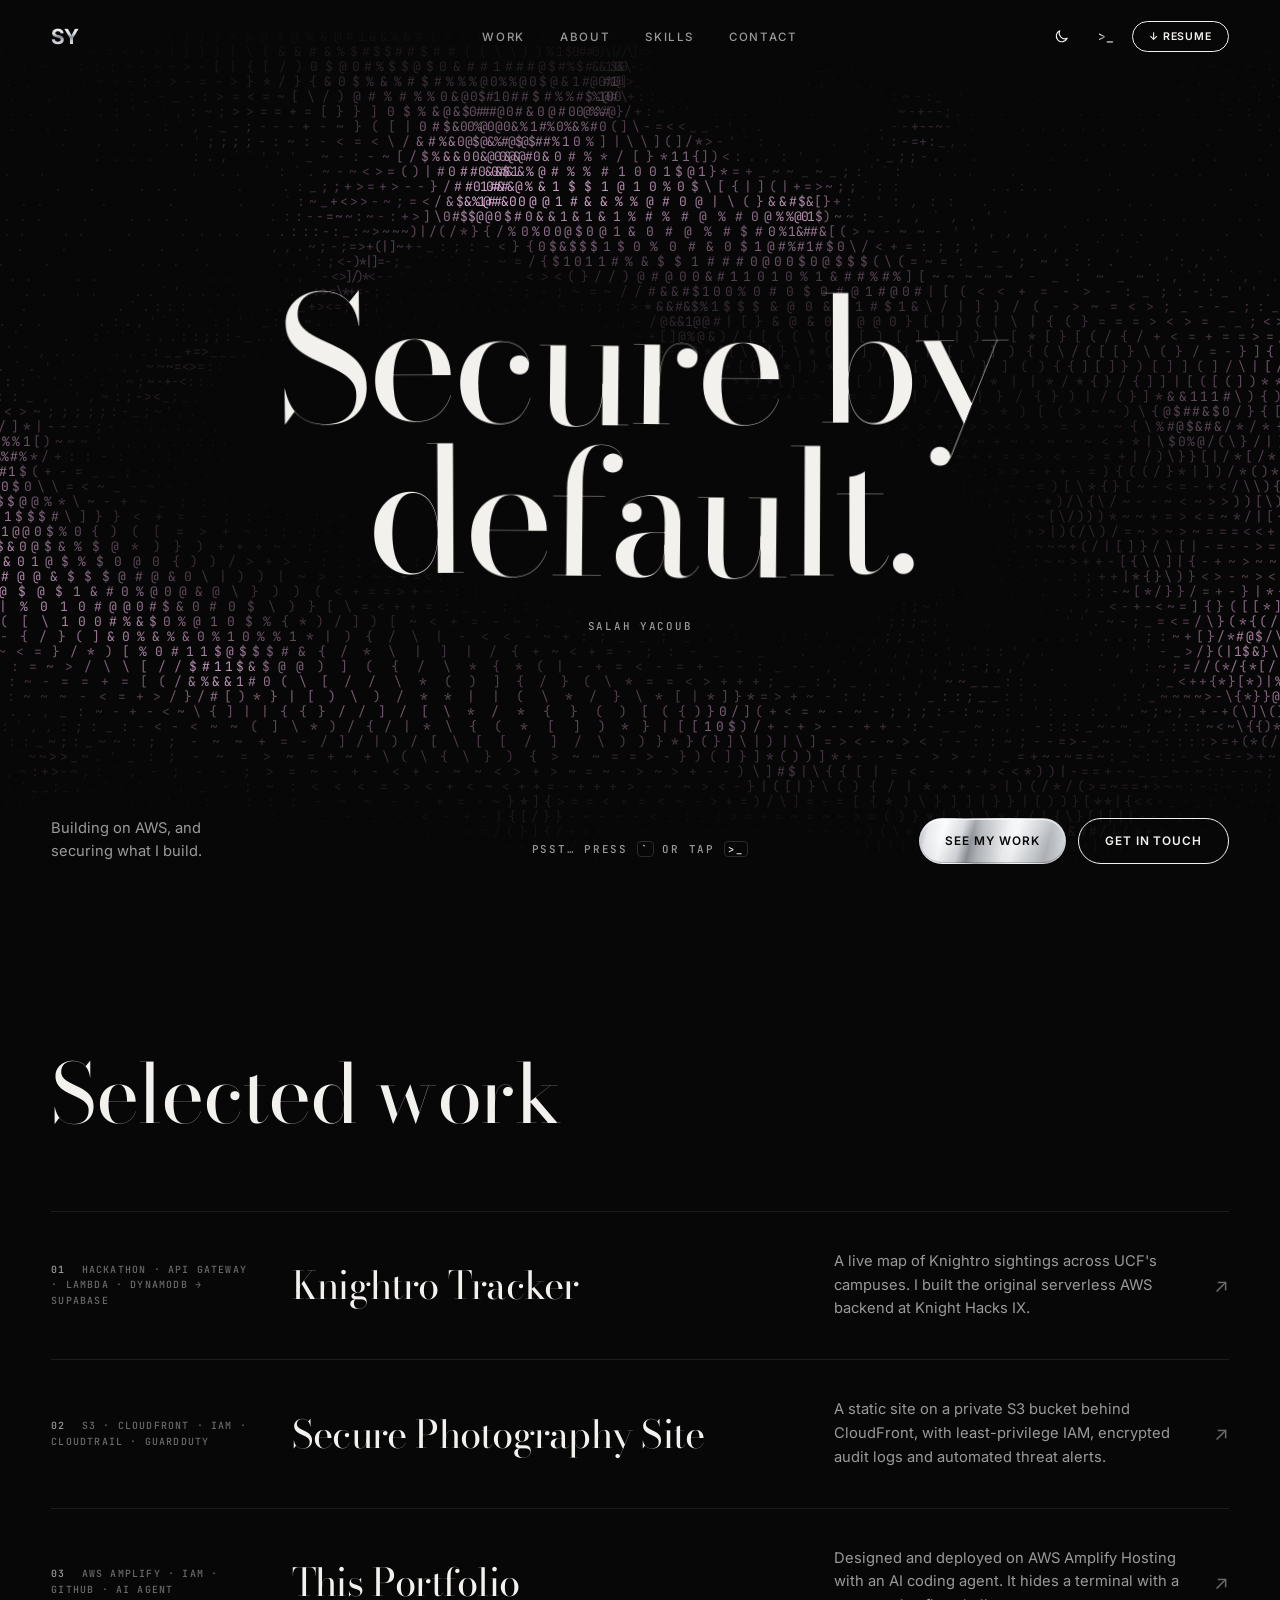
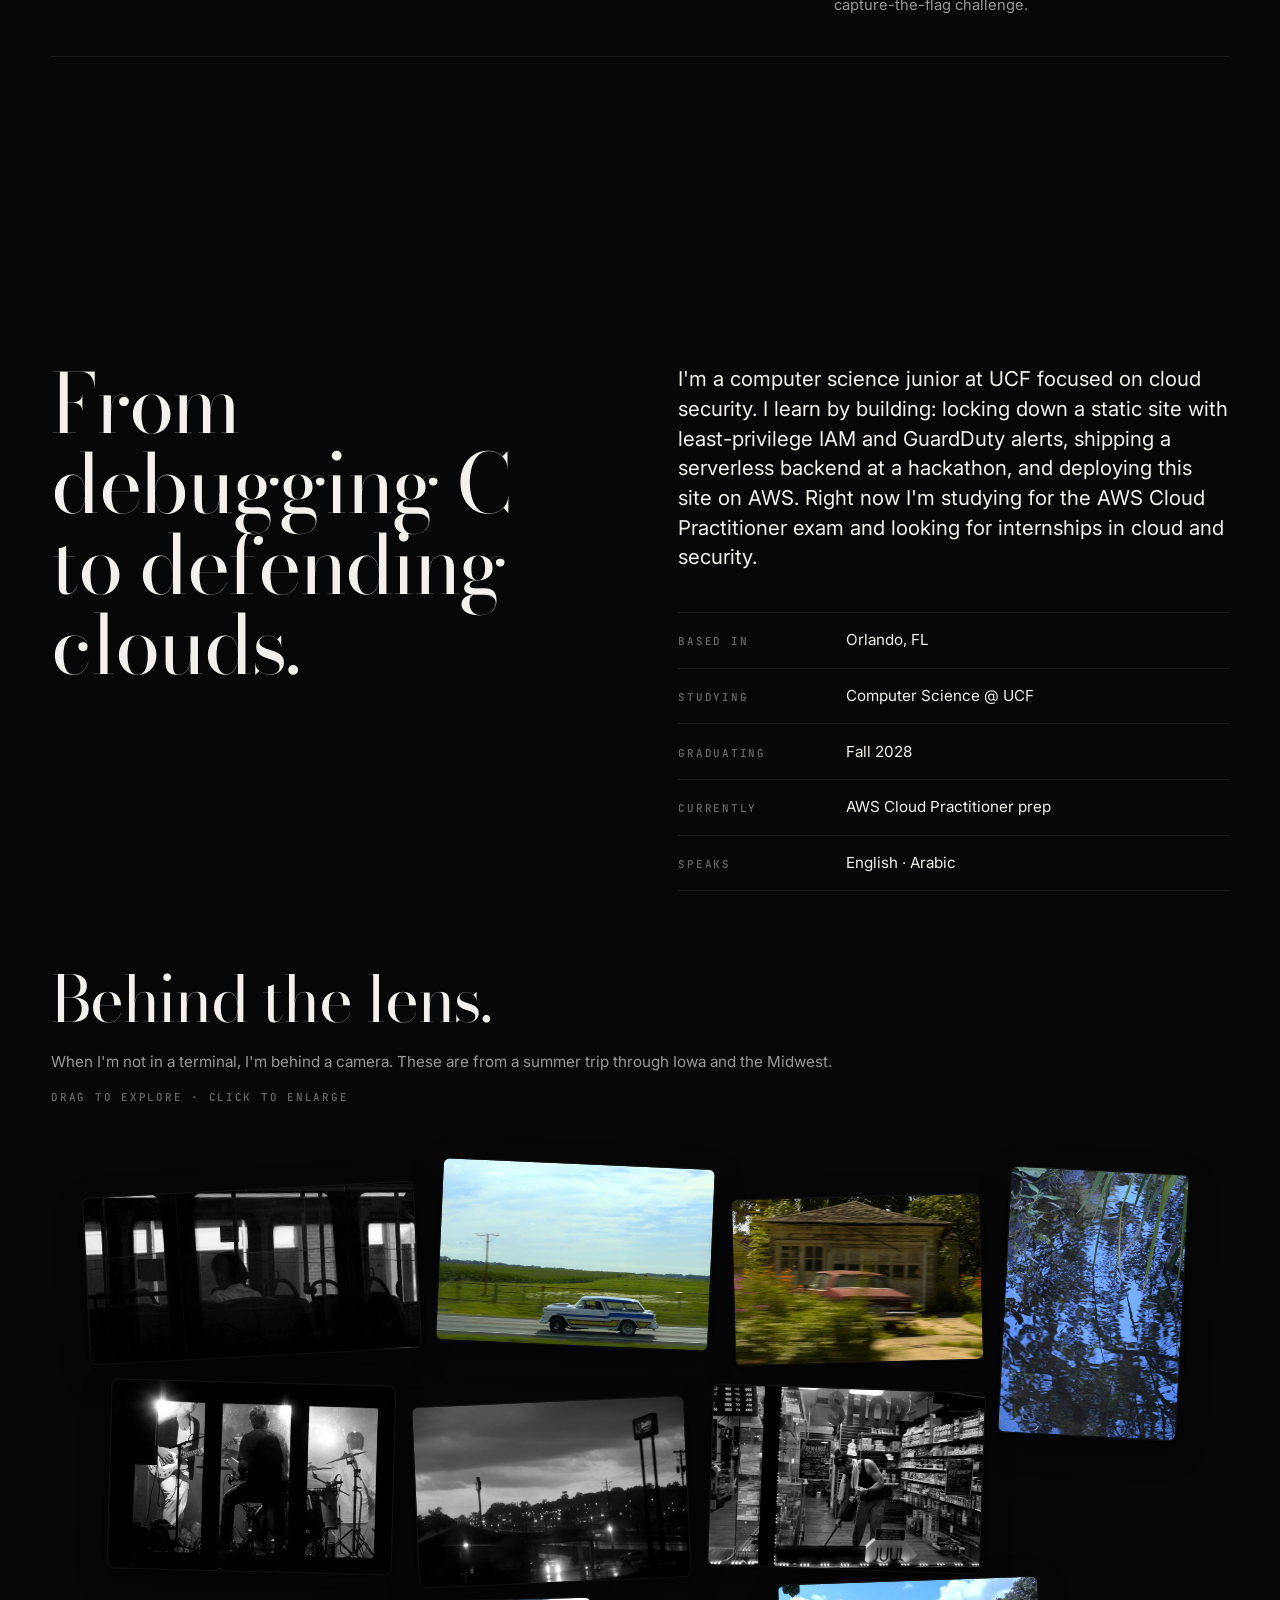
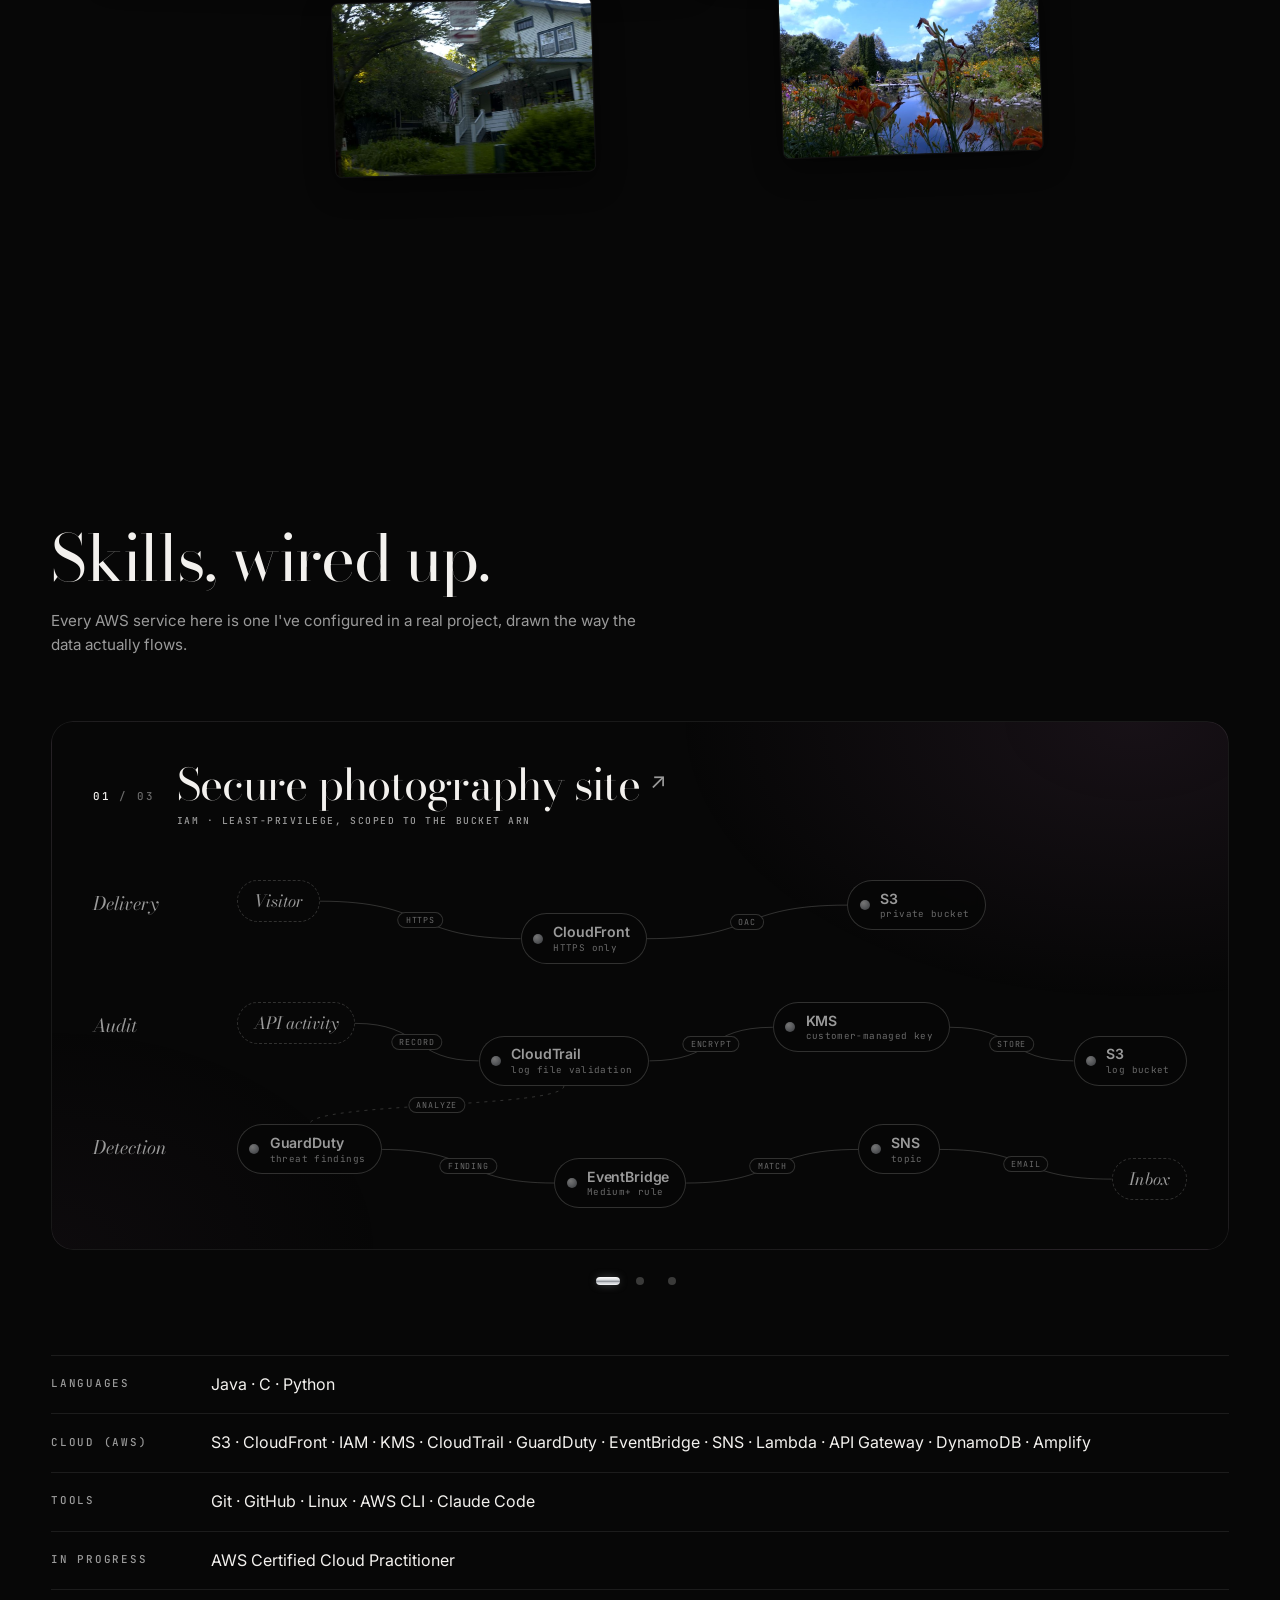
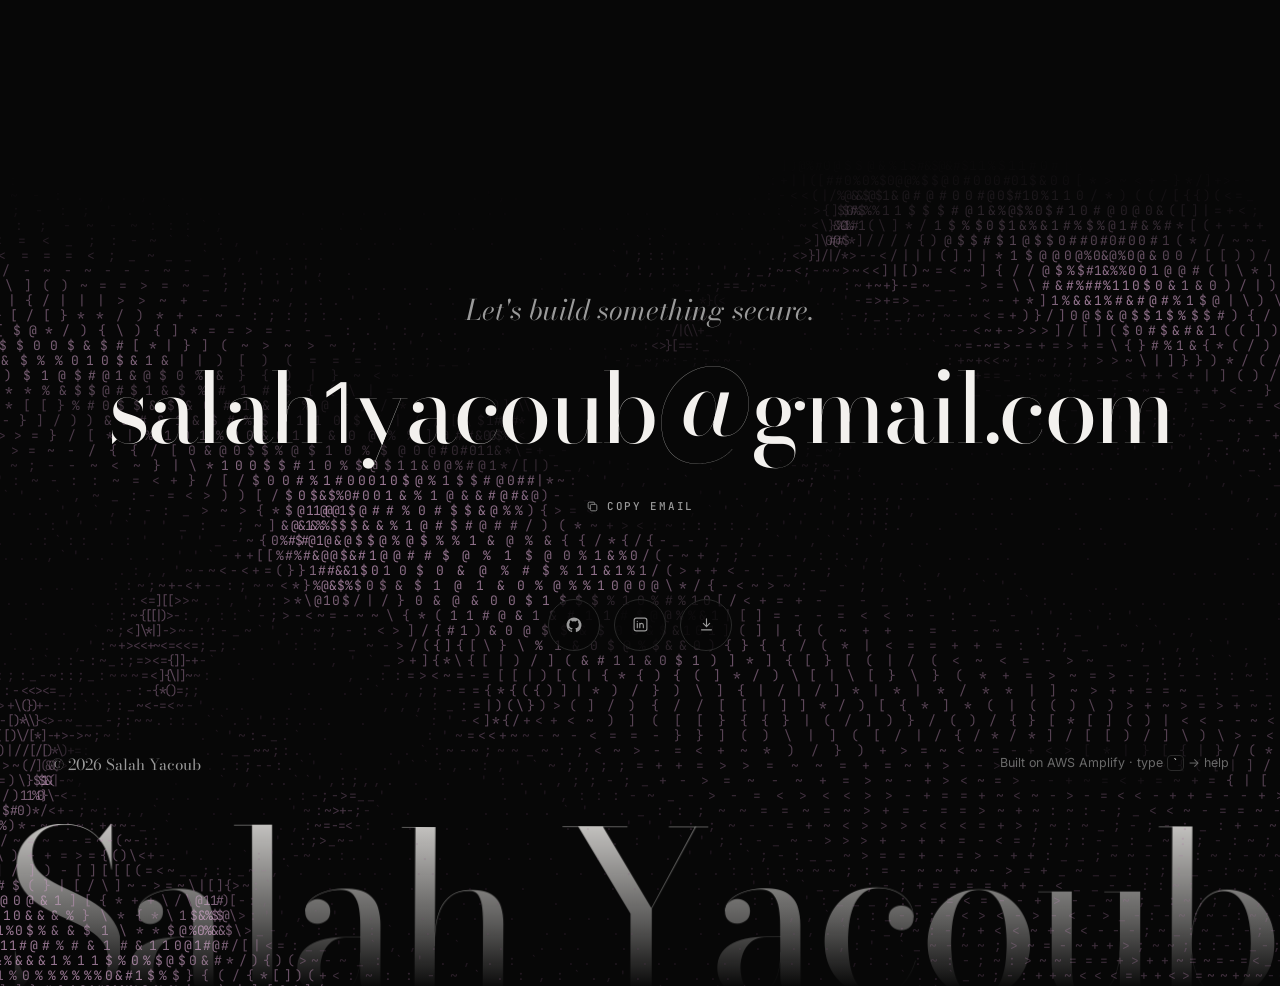
==== commit aa366006: "Project pages: SY logo left, theme + terminal right (no duplicate back link) The 'Back to work' link" ====
--- a/index.html
+++ b/index.html
@@ -11,7 +11,7 @@
   <link rel="preconnect" href="https://fonts.gstatic.com" crossorigin>
   <link rel="stylesheet" href="https://fonts.googleapis.com/css2?family=Bodoni+Moda:ital,opsz,wght@0,6..96,400..600;1,6..96,400..600&family=Inter:wght@400;500;600&family=JetBrains+Mono:wght@400;500&display=swap">
   <!-- ?v= forces browsers to fetch the new file instead of a cached old one -->
-  <link rel="stylesheet" href="css/style.css?v=55">
+  <link rel="stylesheet" href="css/style.css?v=56">
   <script>
     // Apply saved theme before paint to avoid a flash.
     (function () {
@@ -297,7 +297,7 @@
     </form>
   </section>
 
-  <script src="js/terminal.js?v=7" defer></script>
+  <script src="js/terminal.js?v=8" defer></script>
   <script src="js/glyph-sea.js?v=3" defer></script>
   <script src="js/work.js?v=18" defer></script>
   <script src="js/reveal.js?v=7" defer></script>
--- a/css/style.css
+++ b/css/style.css
@@ -740,8 +740,7 @@
   display: flex; justify-content: space-between; align-items: center;
   height: 88px; padding-inline: var(--pad);
 }
-.pnav__back { color: var(--muted); text-decoration: none; }
-.pnav__back:hover { color: var(--text); }
+.pnav .nav__actions { display: flex; align-items: center; gap: .5rem; }
 
 .phero {
   position: relative;
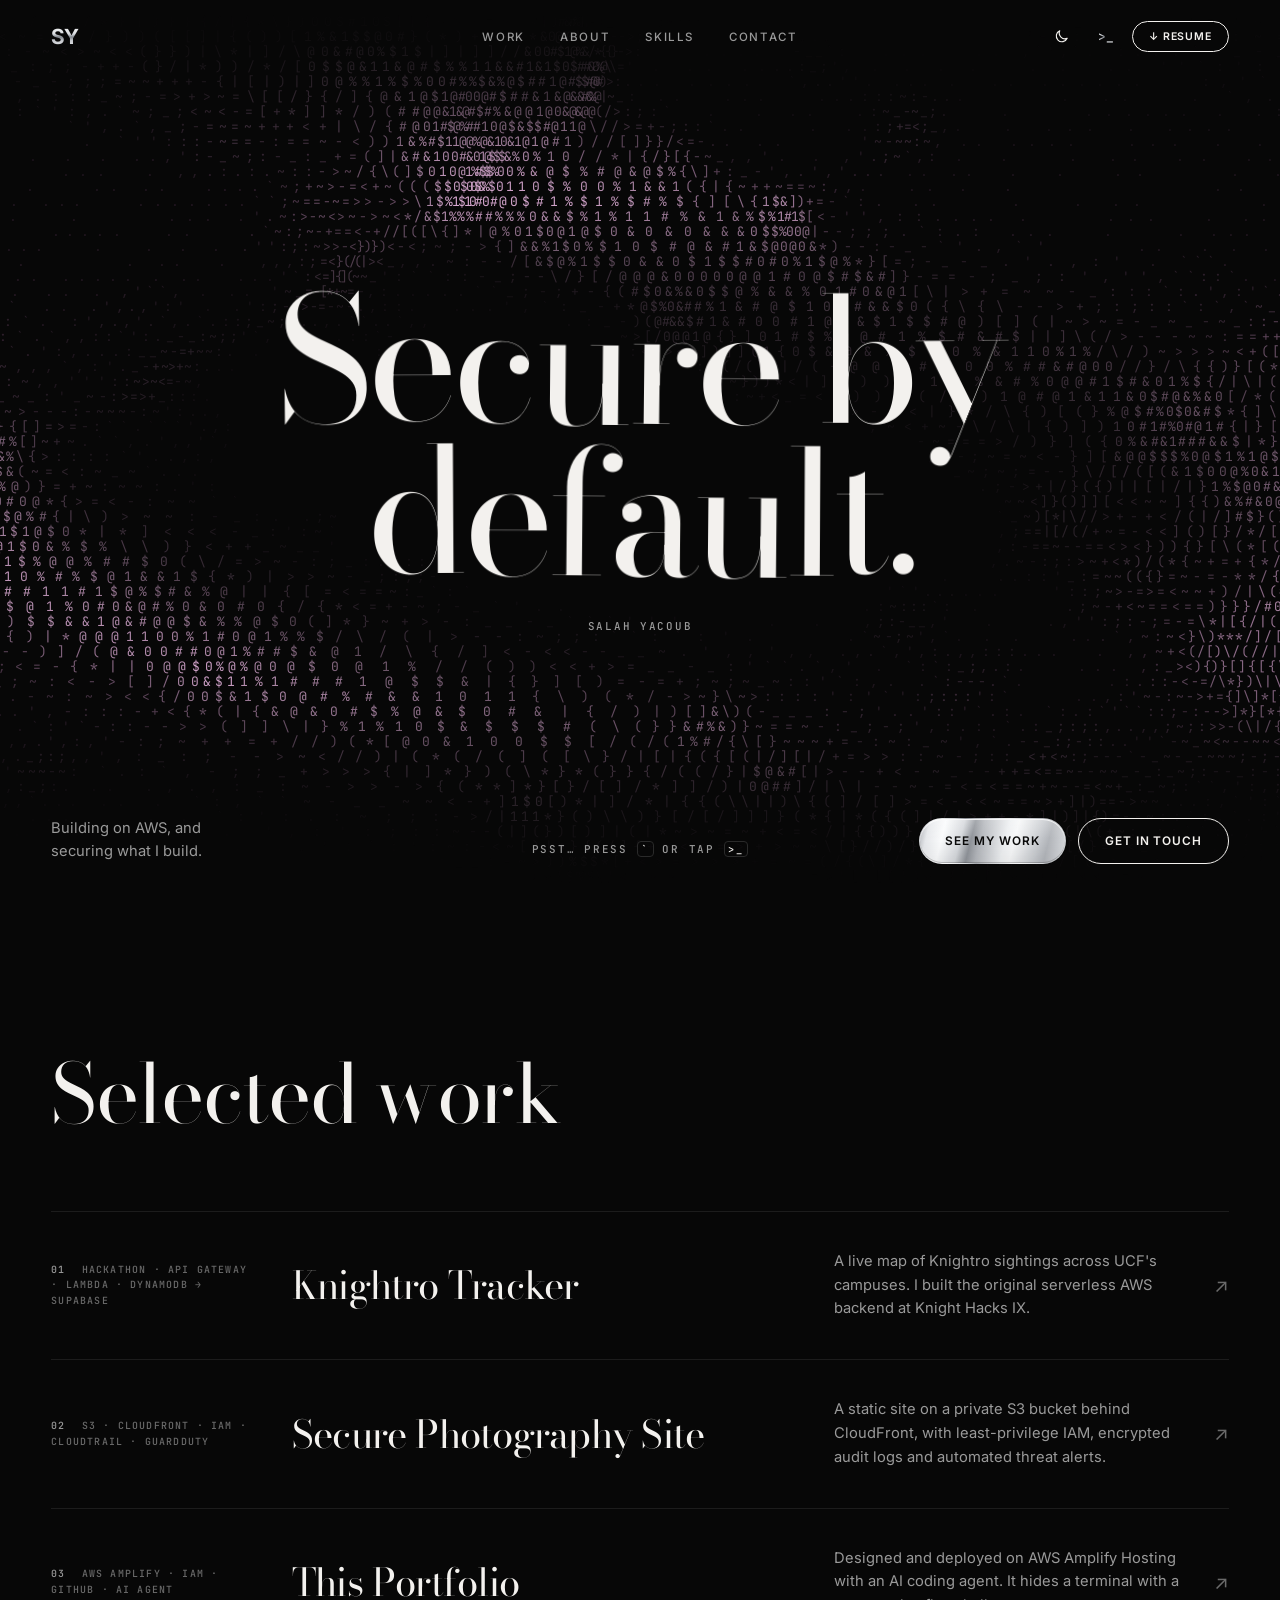
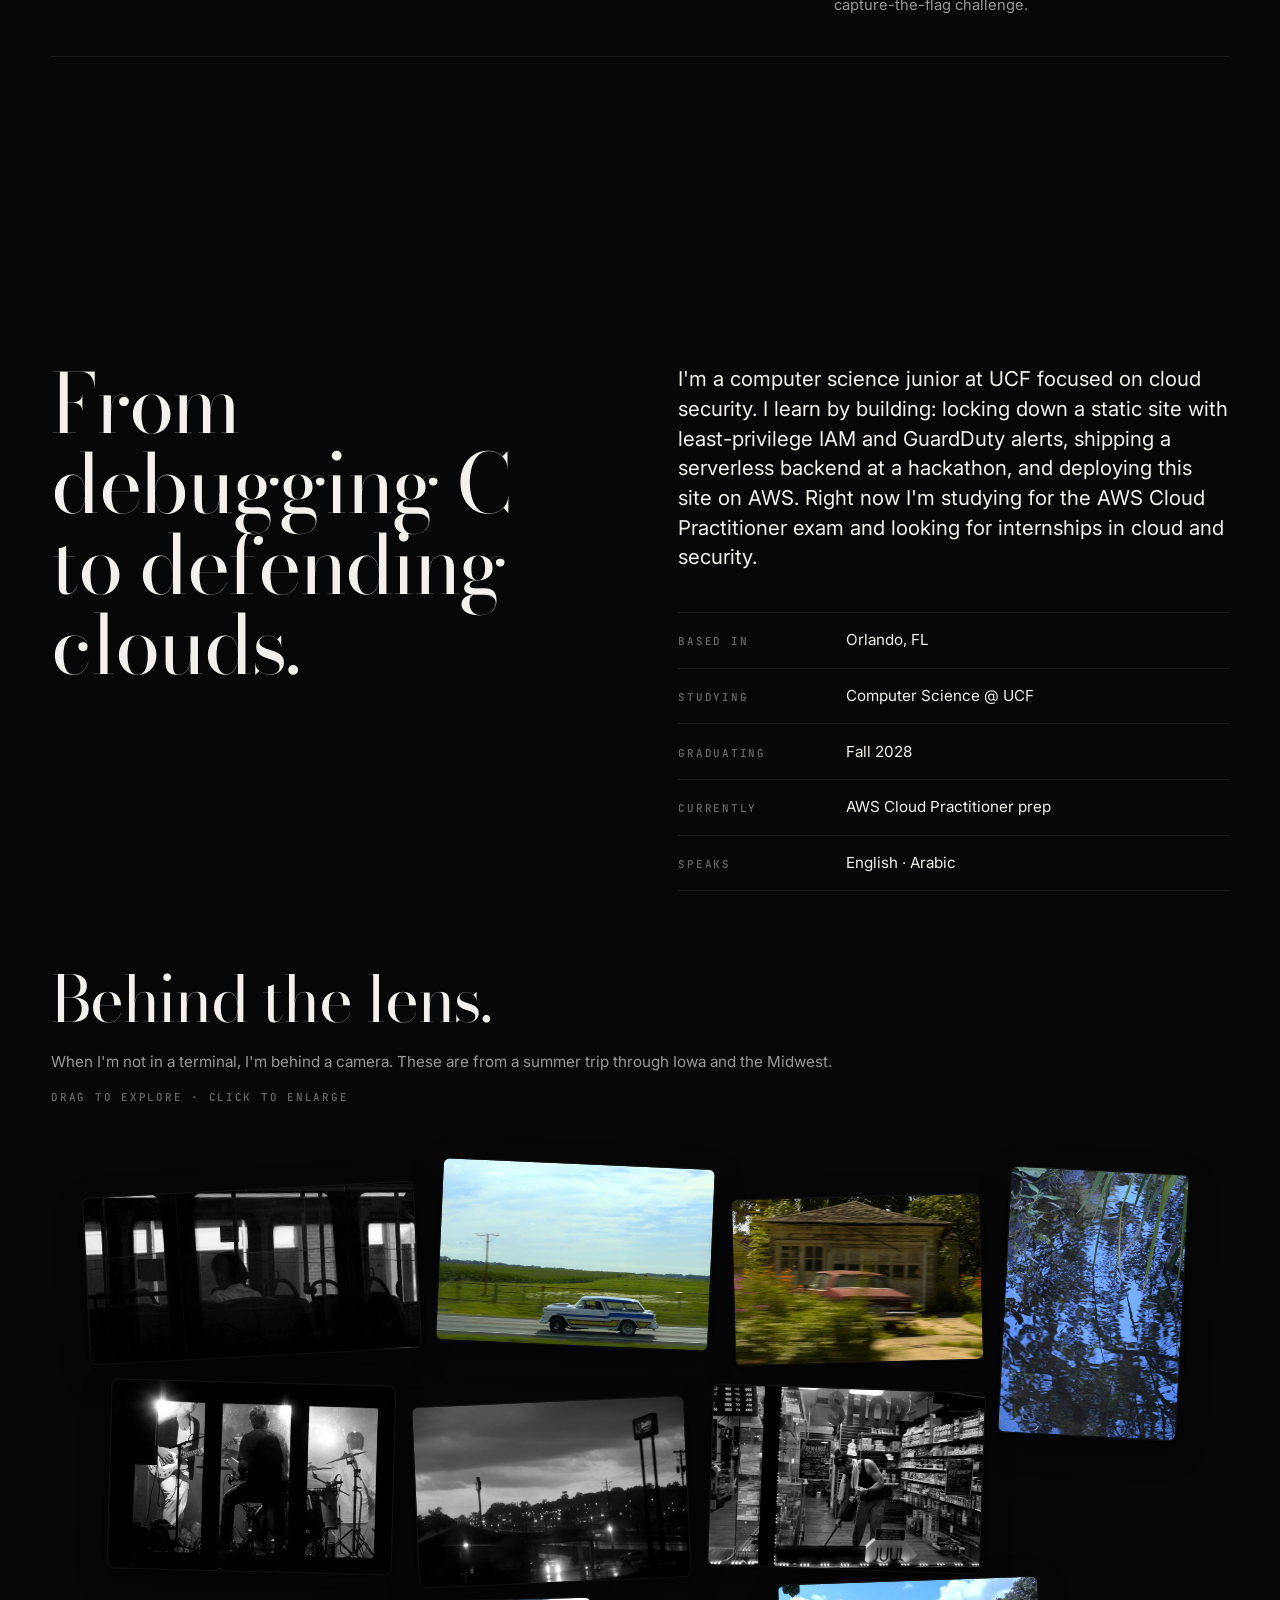
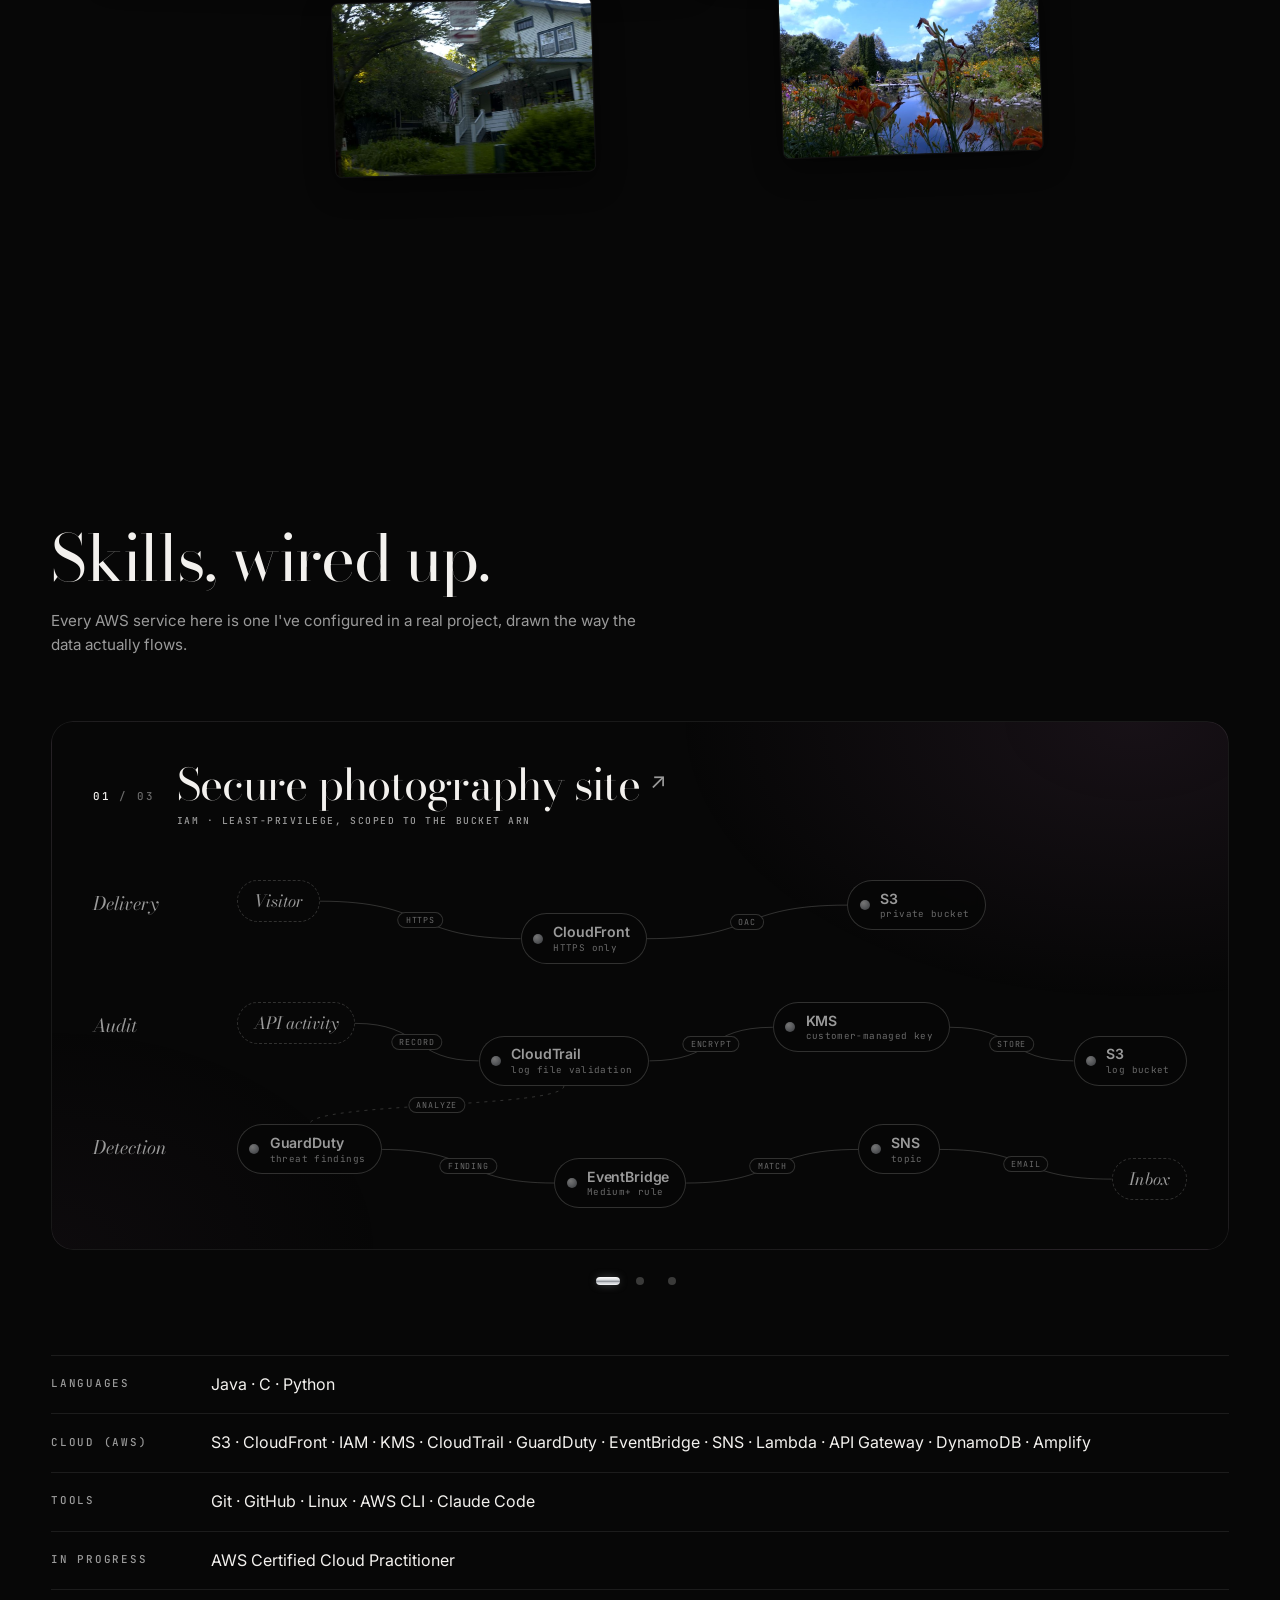
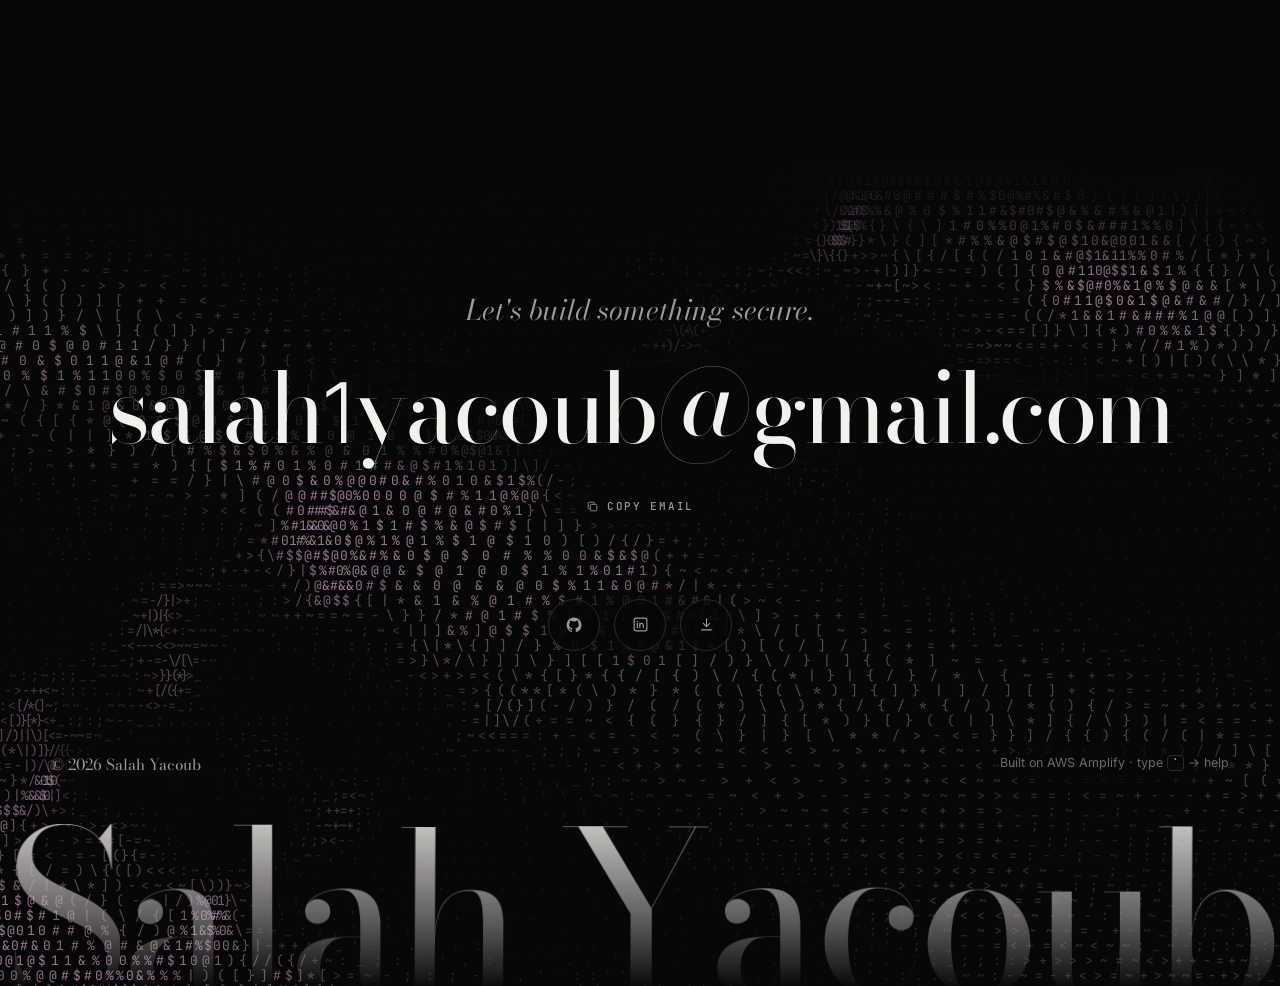
==== commit aa8c401f: "Project galleries: uniform framed cards, numbered captions, viewer - Every screenshot sits in the sa" ====
--- a/index.html
+++ b/index.html
@@ -11,7 +11,7 @@
   <link rel="preconnect" href="https://fonts.gstatic.com" crossorigin>
   <link rel="stylesheet" href="https://fonts.googleapis.com/css2?family=Bodoni+Moda:ital,opsz,wght@0,6..96,400..600;1,6..96,400..600&family=Inter:wght@400;500;600&family=JetBrains+Mono:wght@400;500&display=swap">
   <!-- ?v= forces browsers to fetch the new file instead of a cached old one -->
-  <link rel="stylesheet" href="css/style.css?v=56">
+  <link rel="stylesheet" href="css/style.css?v=58">
   <script>
     // Apply saved theme before paint to avoid a flash.
     (function () {
--- a/css/style.css
+++ b/css/style.css
@@ -793,14 +793,43 @@
 .plist--sub > li { border-left-color: var(--border-strong) !important; color: var(--muted); }
 
 
-.gallery { display: grid; gap: 1.1rem; grid-auto-flow: dense; }
+/* Gallery: every shot sits in the same framed card (16:10, the first one wide
+   at 16:9) on a faint plum haze, so screenshots of any shape line up; captions
+   are numbered by a CSS counter. Clicking opens the viewer (js/project.js). */
+.gallery { counter-reset: shot; display: grid; gap: clamp(1.2rem, 2.4vw, 2rem) clamp(1rem, 2vw, 1.6rem); }
 @media (min-width: 760px) { .gallery { grid-template-columns: 1fr 1fr; } }
-.gallery__item { margin: 0; }
-.gallery__item--wide { grid-column: 1 / -1; }
-.gallery__item a { display: block; border: 1px solid var(--border-strong); border-radius: 6px; overflow: hidden; background: var(--surface); }
-.gallery__item img { width: 100%; height: auto; }
-.gallery__item a:hover { border-color: var(--muted); }
-.gallery__item figcaption { margin-top: .7rem; font-size: .6rem; color: var(--dim); }
+.gallery__item { counter-increment: shot; margin: 0; min-width: 0; }
+.gallery__item:first-child { grid-column: 1 / -1; }
+.gallery__item a {
+  display: grid; place-items: center; aspect-ratio: 16 / 10; padding: clamp(.9rem, 2.2vw, 1.8rem);
+  border: 1px solid color-mix(in srgb, var(--text) 9%, transparent); border-radius: 16px; overflow: hidden;
+  background:
+    radial-gradient(70% 90% at 85% 0%, rgba(93, 60, 89, .22), transparent 70%),
+    radial-gradient(60% 80% at 0% 100%, rgba(93, 60, 89, .1), transparent 70%),
+    var(--surface);
+  cursor: zoom-in; transition: border-color .35s ease;
+}
+:root[data-theme="light"] .gallery__item a {
+  background: radial-gradient(70% 90% at 85% 0%, rgba(150, 112, 145, .16), transparent 70%), var(--surface);
+}
+.gallery__item:first-child a { aspect-ratio: 16 / 9; }
+.gallery__item img {
+  width: 100%; height: 100%; object-fit: contain;
+  filter: drop-shadow(0 14px 28px rgba(0, 0, 0, .45));
+  transition: scale .6s cubic-bezier(.22, 1, .36, 1);
+}
+:root[data-theme="light"] .gallery__item img { filter: drop-shadow(0 10px 22px rgba(40, 30, 20, .18)); }
+/* Very wide, short screenshots (console strips) would shrink to a sliver in a
+   uniform card: show a readable close-up instead, focused by --focus (x
+   position, set per figure); the viewer still shows the whole thing. */
+.gallery__item.is-strip img { object-fit: cover; object-position: var(--focus, 0%) 0; border-radius: 8px; }
+.gallery__item a:hover { border-color: color-mix(in srgb, var(--text) 28%, transparent); }
+@media (hover: hover) { .gallery__item a:hover img { scale: 1.025; } }
+.gallery__item figcaption {
+  display: flex; align-items: baseline; gap: .8rem; margin-top: .85rem;
+  font: 400 .92rem/1.4 var(--sans); letter-spacing: 0; text-transform: none; color: var(--muted);
+}
+.gallery__item figcaption::before { content: counter(shot, decimal-leading-zero); font: 500 .62rem var(--mono); letter-spacing: .1em; color: var(--dim); }
 
 .pnext { padding-bottom: clamp(4rem, 8vw, 6rem); }
 .pnext a {
@@ -917,6 +946,6 @@
   .hero__ctas .pill, .phero__ctas .pill { transition: none; }
   .fnode, .fnode i, .via, .arch__dots button { transition: none; }   /* the bubble just jumps (scroll is instant) */
   .hero__ctas .pill--grad:hover, .phero__ctas .pill--grad:hover { transition: none; }   /* no light sweep */
-  .lens__card, .lightbox[open], .lightbox[open]::backdrop, .lightbox.is-closing, .lightbox.is-closing::backdrop { transition: none; animation: none; }
+  .gallery__item img, .lens__card, .lightbox[open], .lightbox[open]::backdrop, .lightbox.is-closing, .lightbox.is-closing::backdrop { transition: none; animation: none; }
   .reveal-ready .rv { opacity: 1; transform: none; transition: none; }
 }
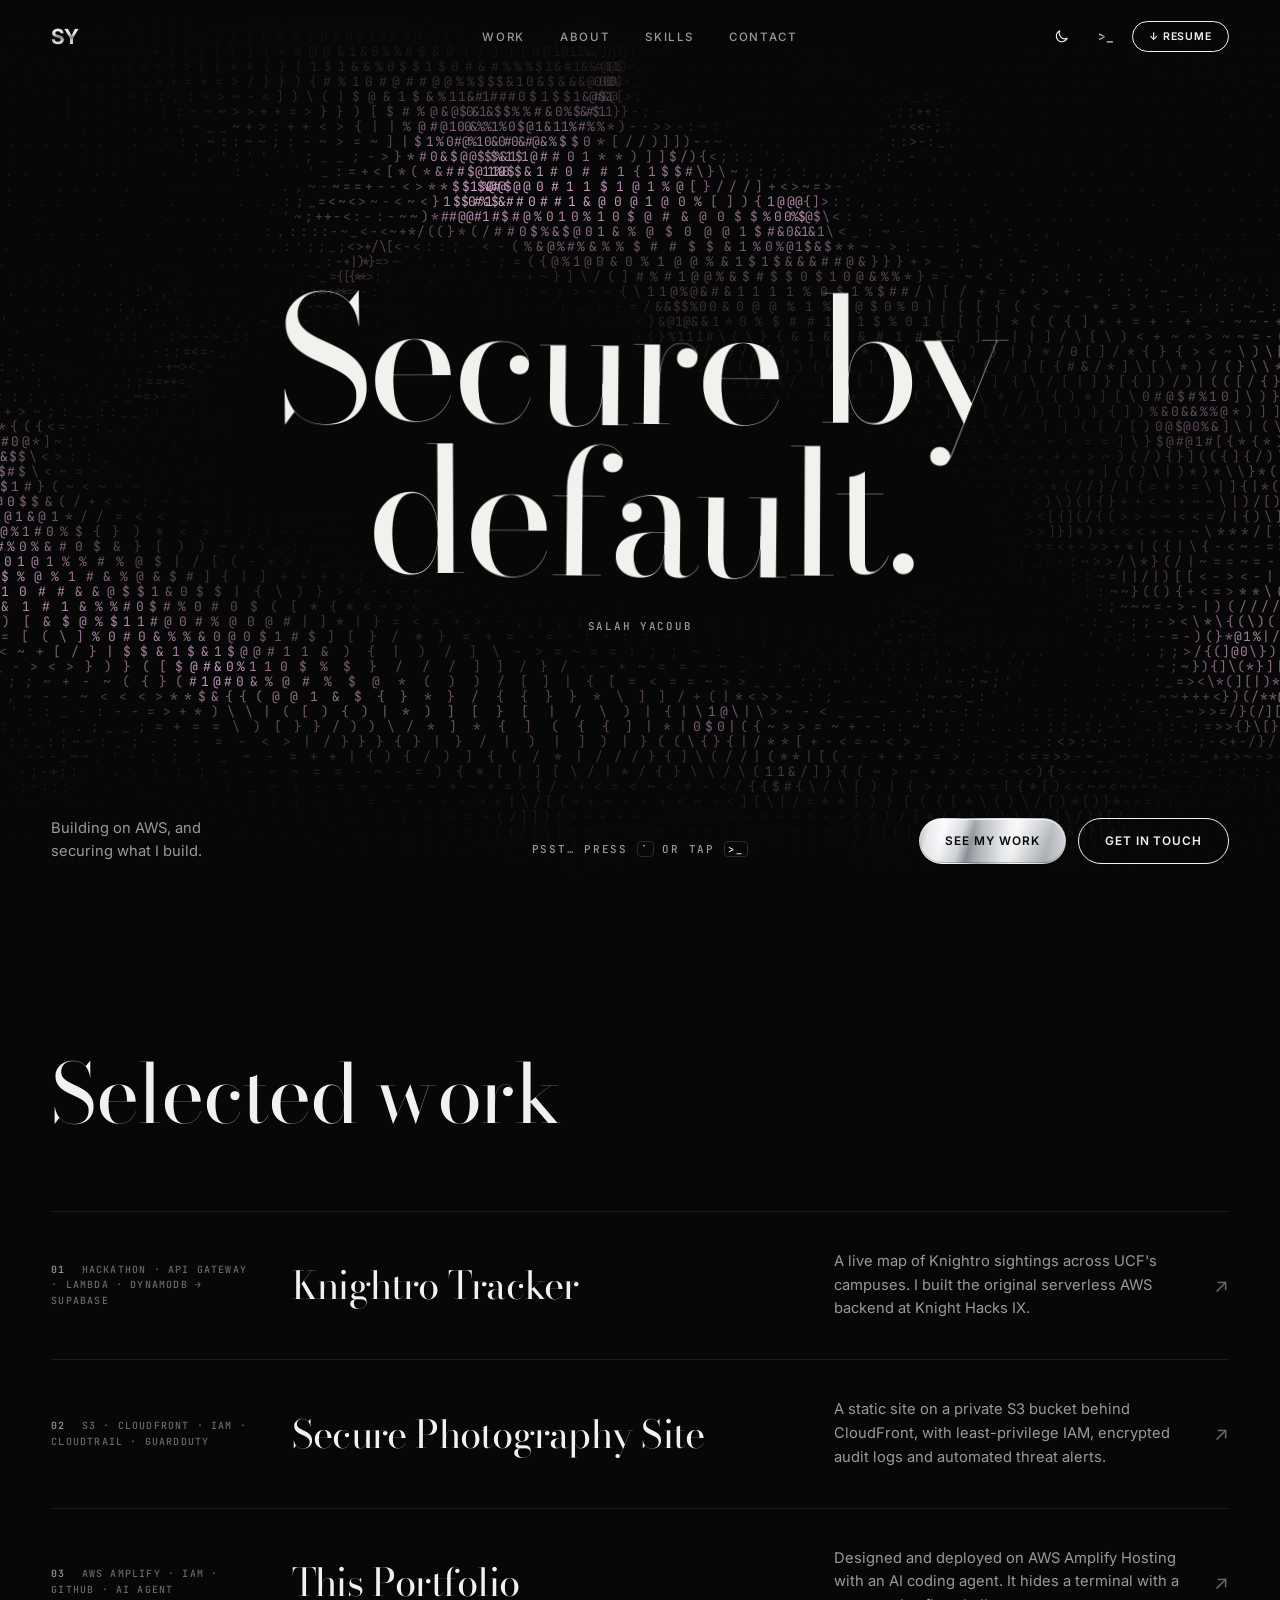
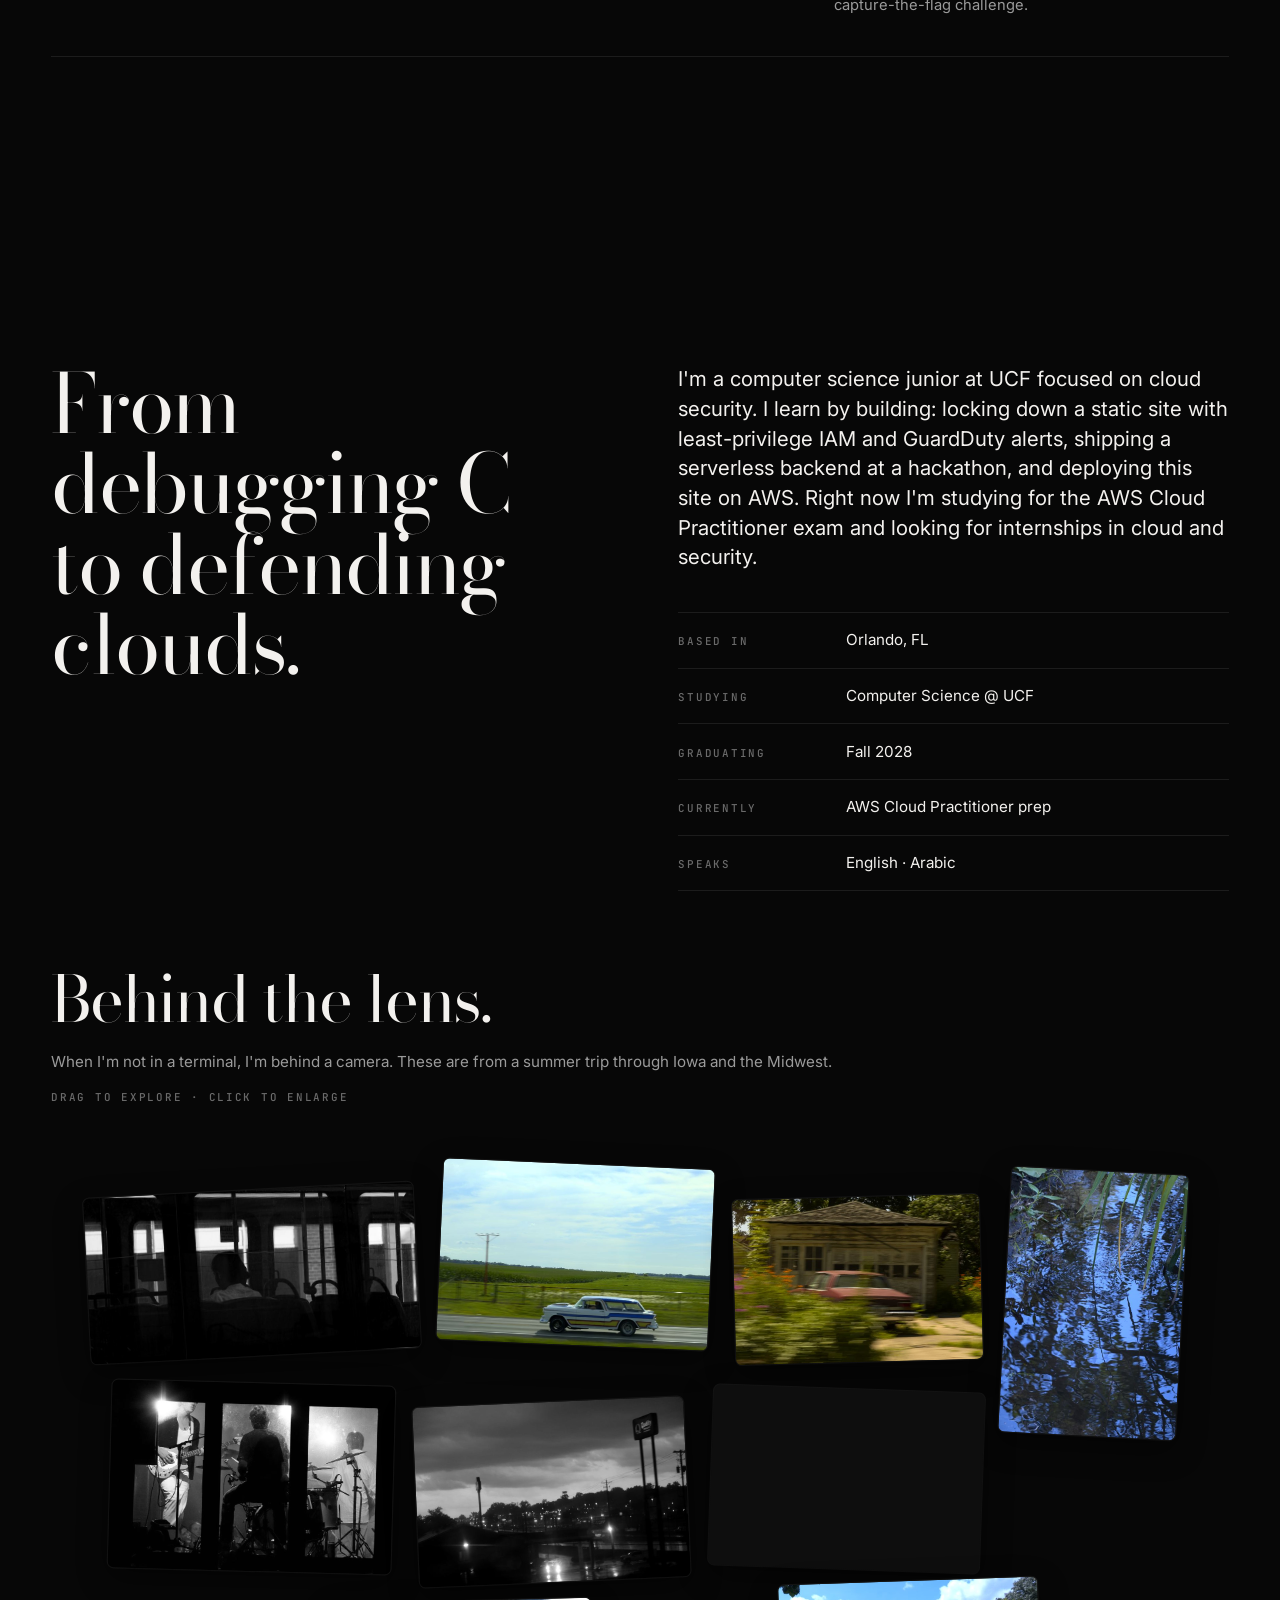
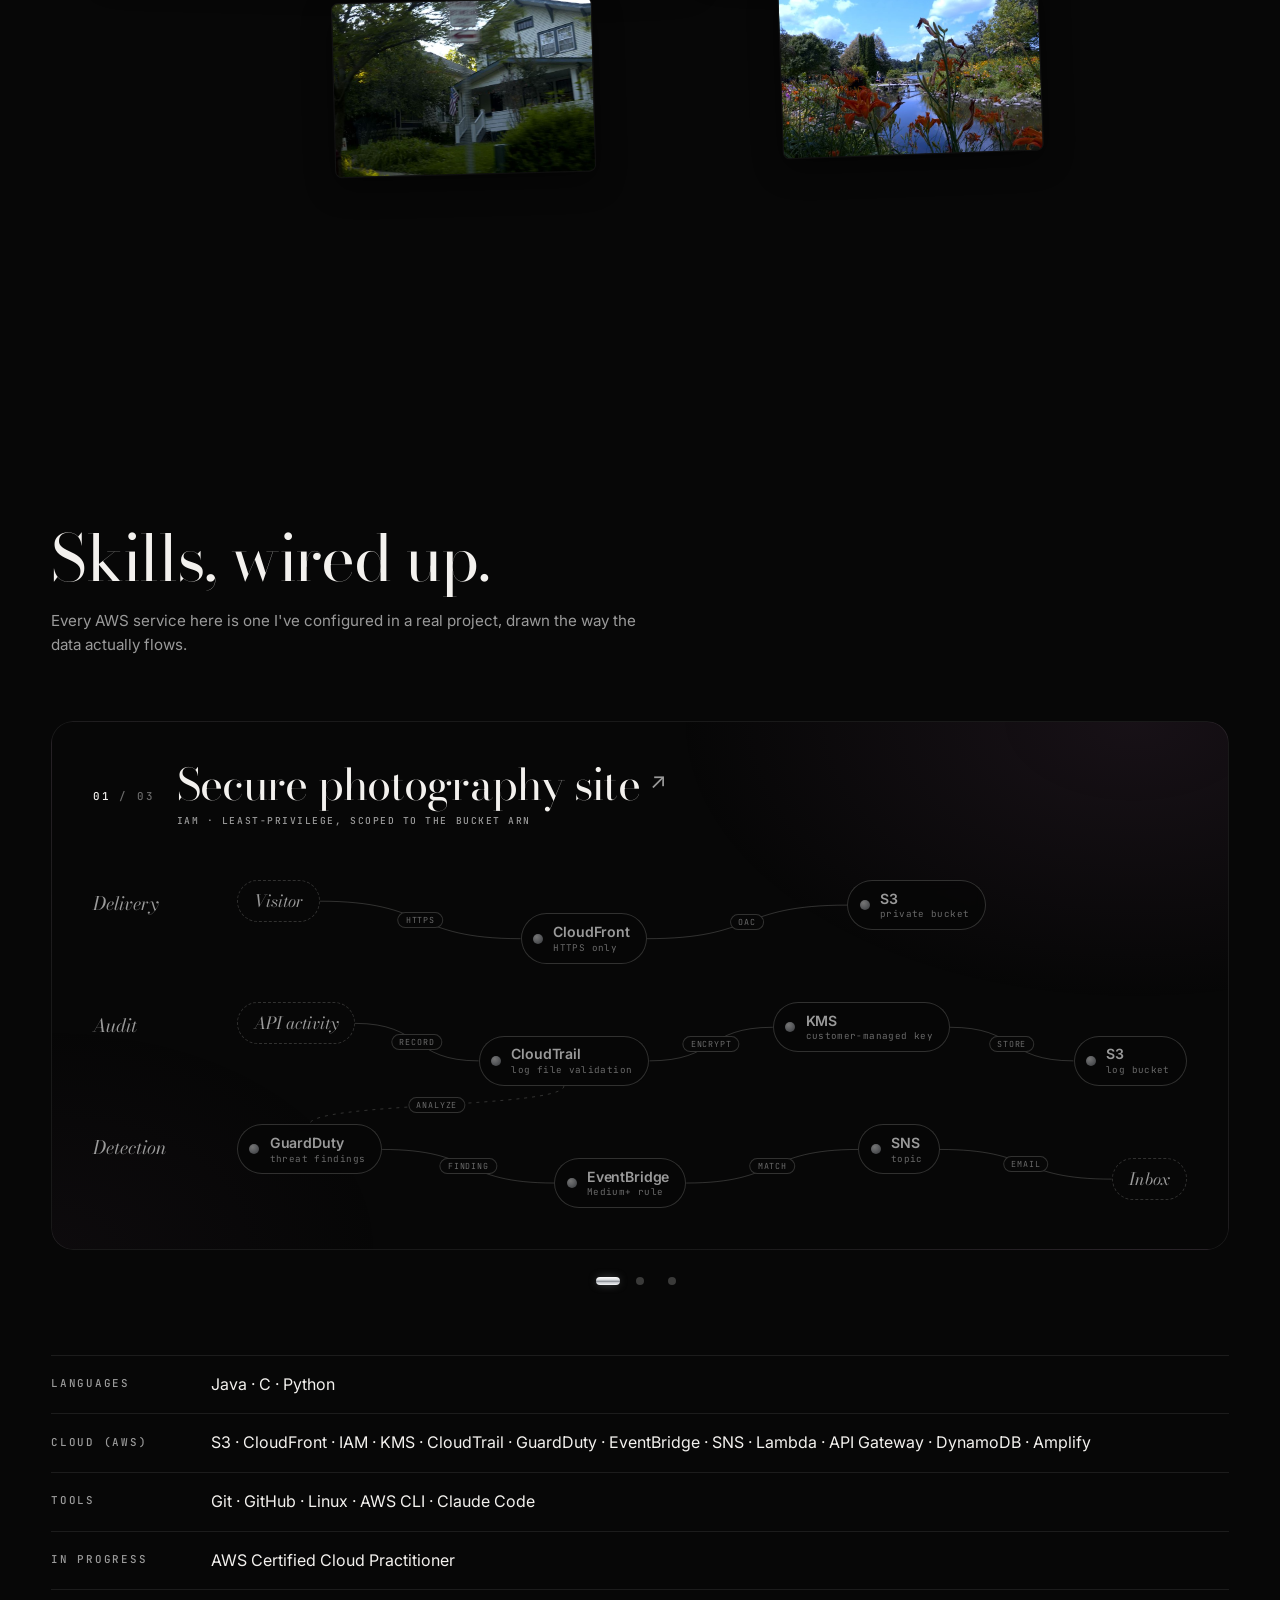
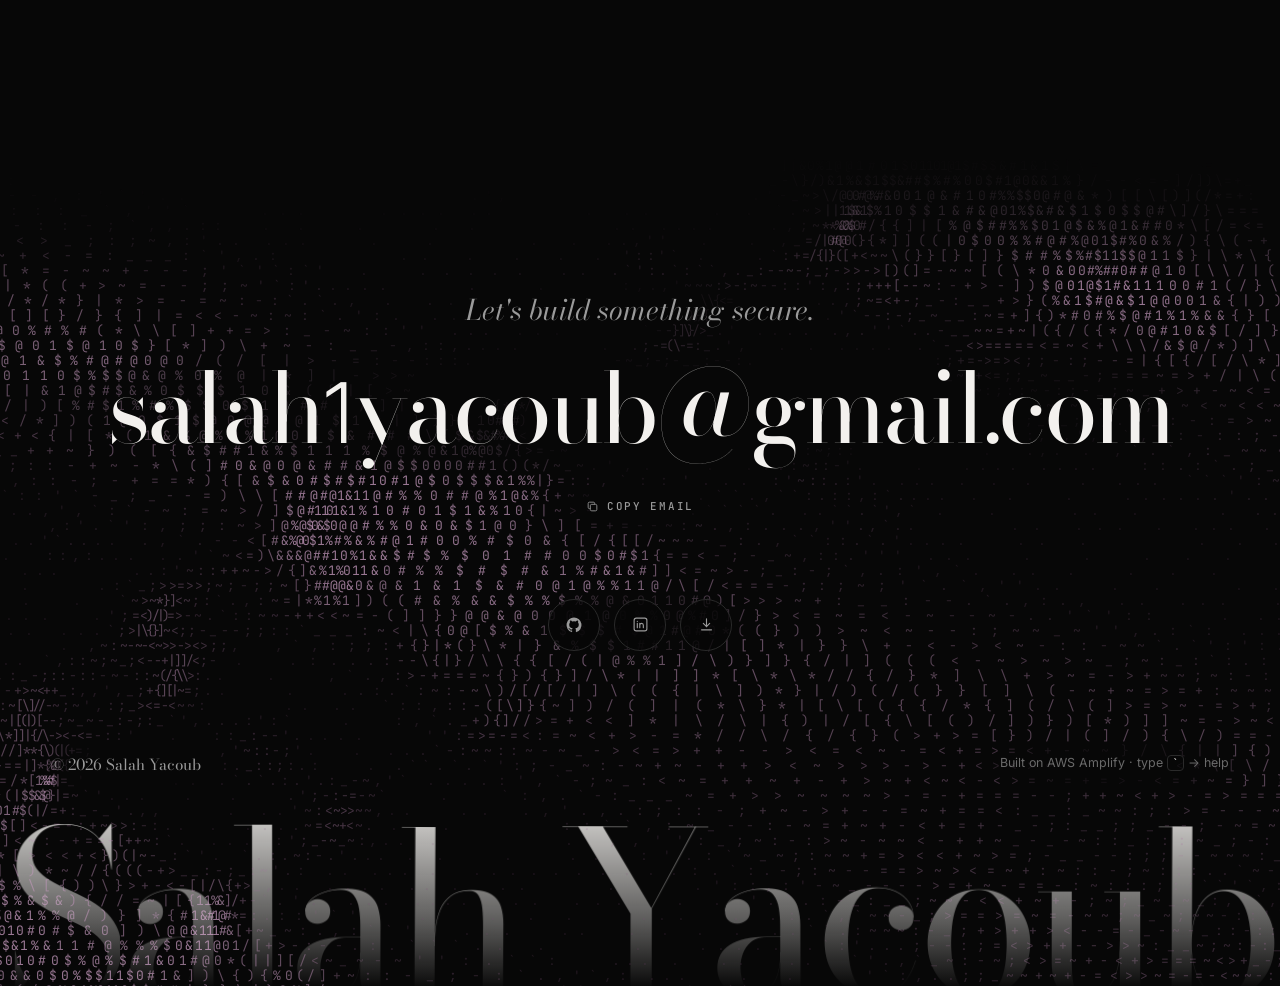
==== commit 97019762: "Galleries: new Knightro and portfolio shots; refreshed hero + work preview - Knightro: live desktop " ====
--- a/index.html
+++ b/index.html
@@ -106,7 +106,7 @@
       <div class="preview" id="preview" aria-hidden="true">
         <img src="assets/previews/photo-site.jpg" data-key="photo-site" alt="" width="800" height="462" decoding="async">
         <img src="assets/previews/knightro-tracker.jpg" data-key="knightro-tracker" alt="" width="800" height="460" decoding="async">
-        <img src="assets/previews/this-portfolio.jpg" data-key="this-portfolio" alt="" width="800" height="459" decoding="async">
+        <img src="assets/previews/this-portfolio.jpg?v=2" data-key="this-portfolio" alt="" width="800" height="459" decoding="async">
       </div>
     </section>
 
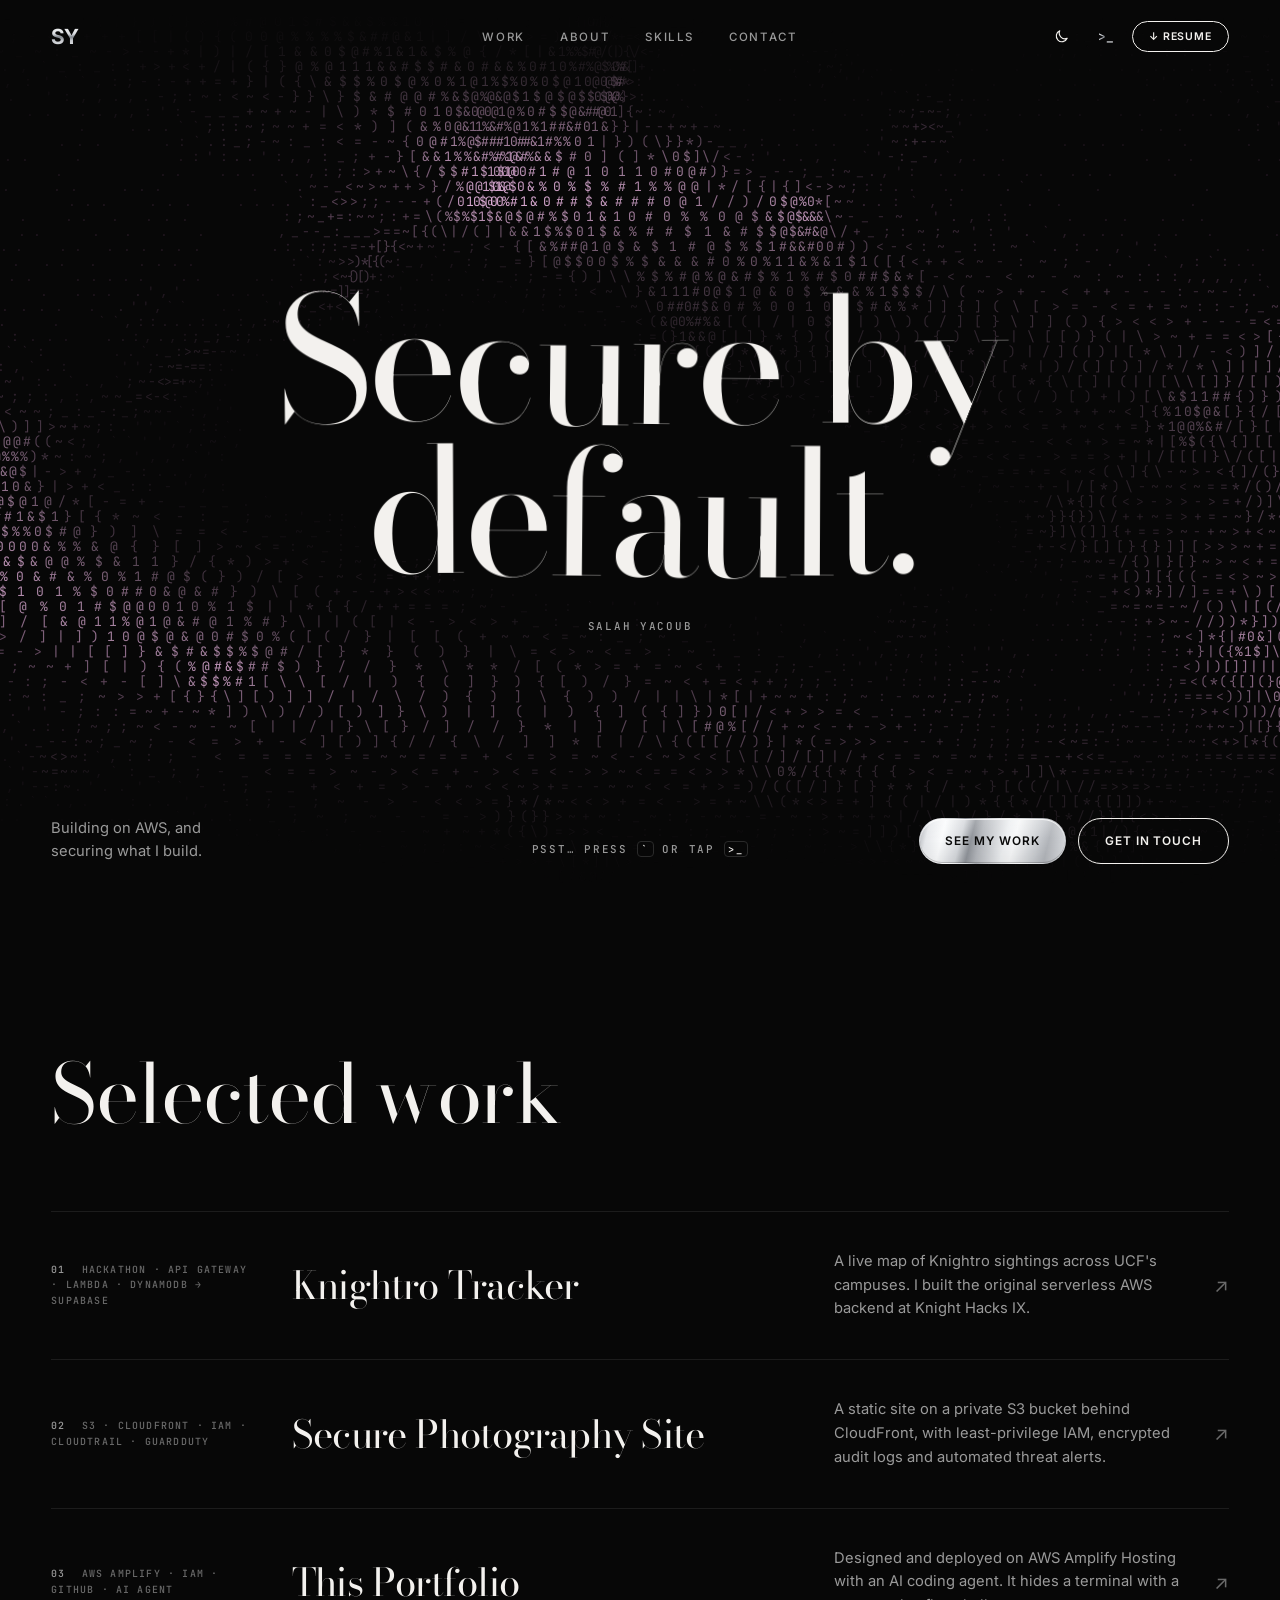
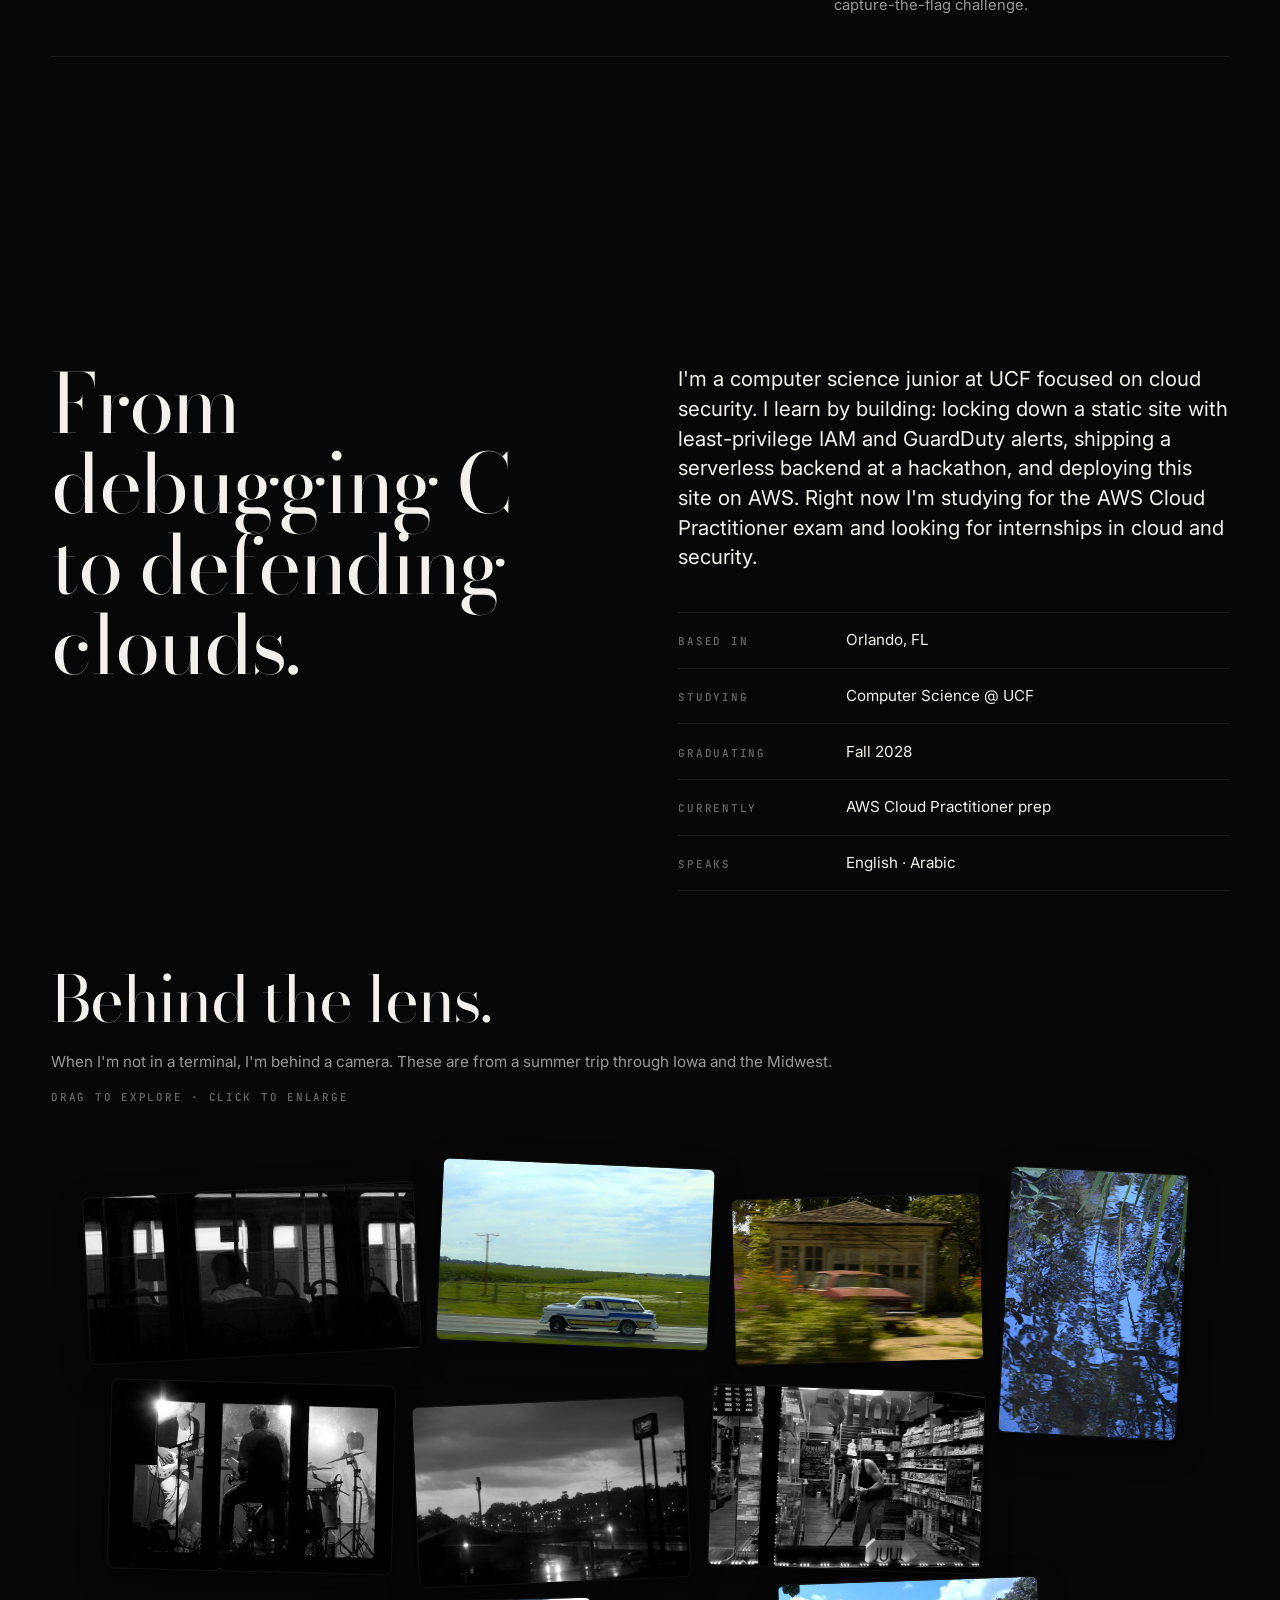
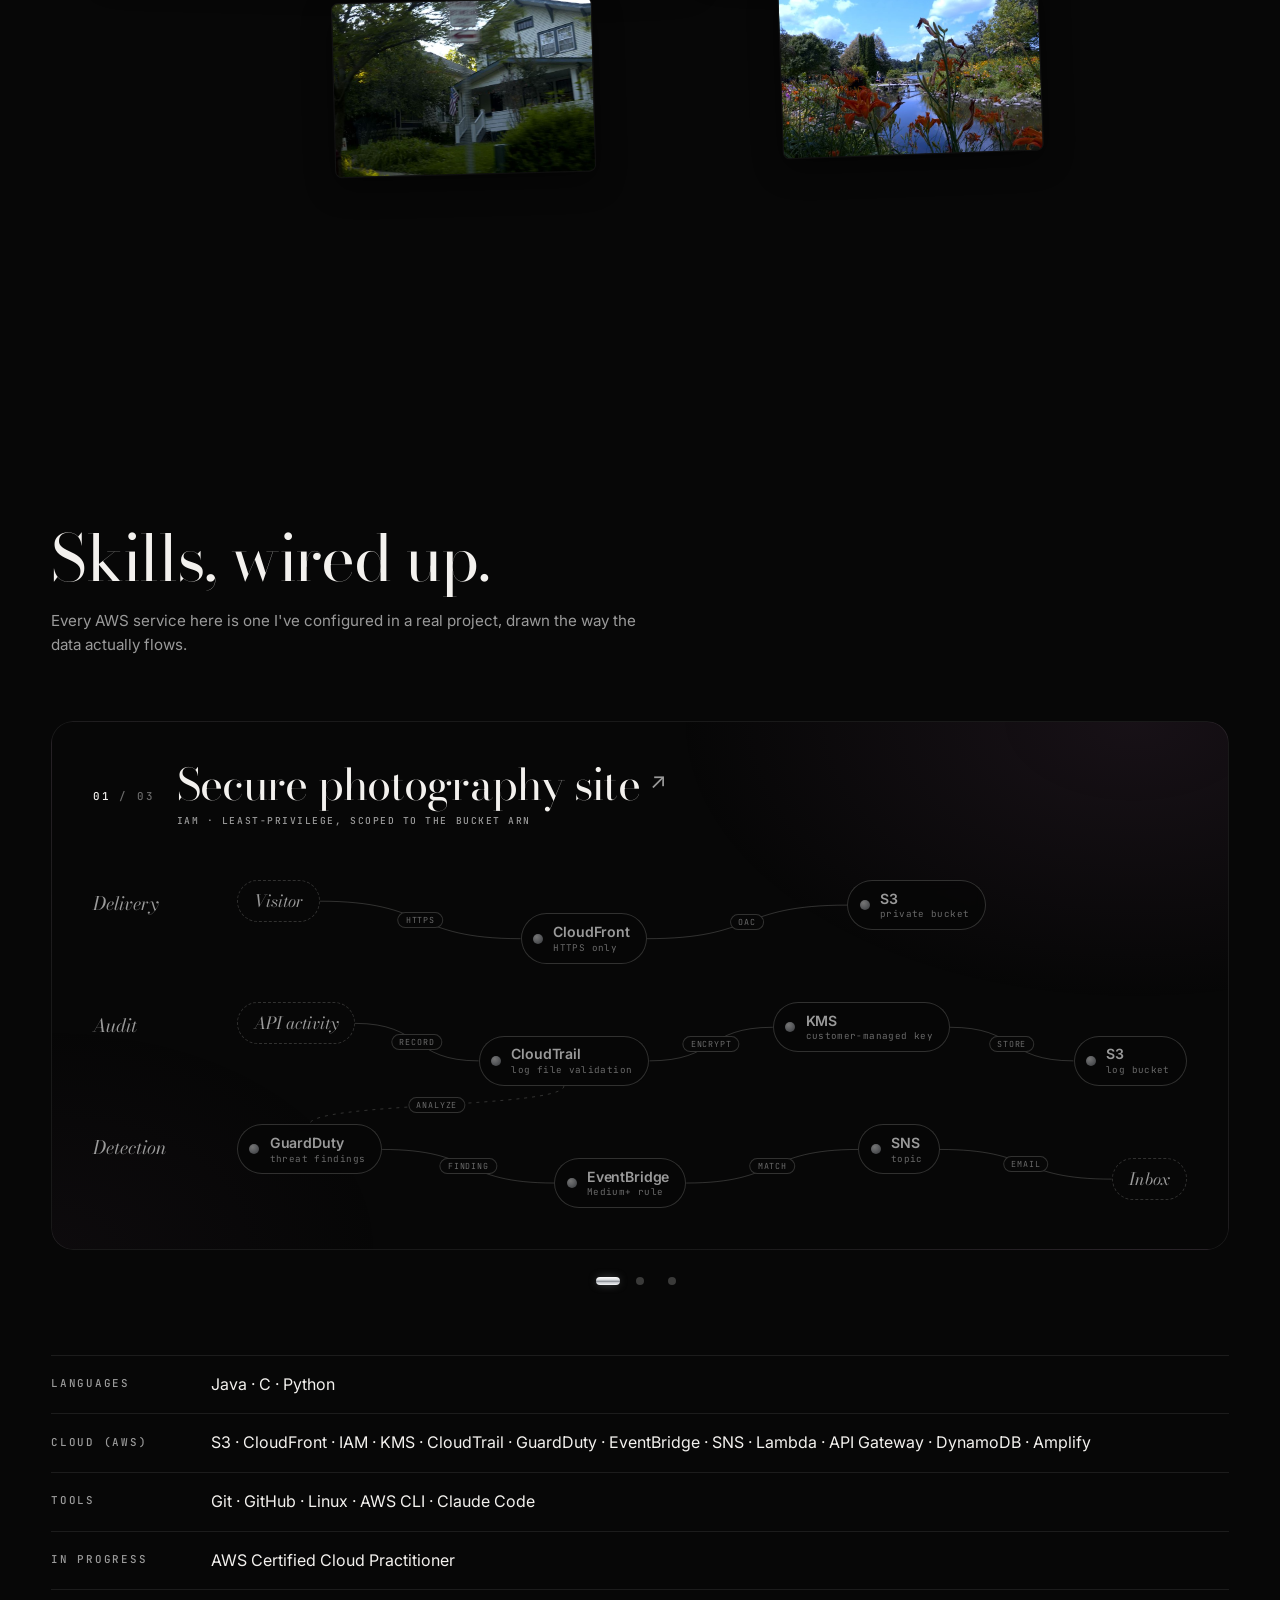
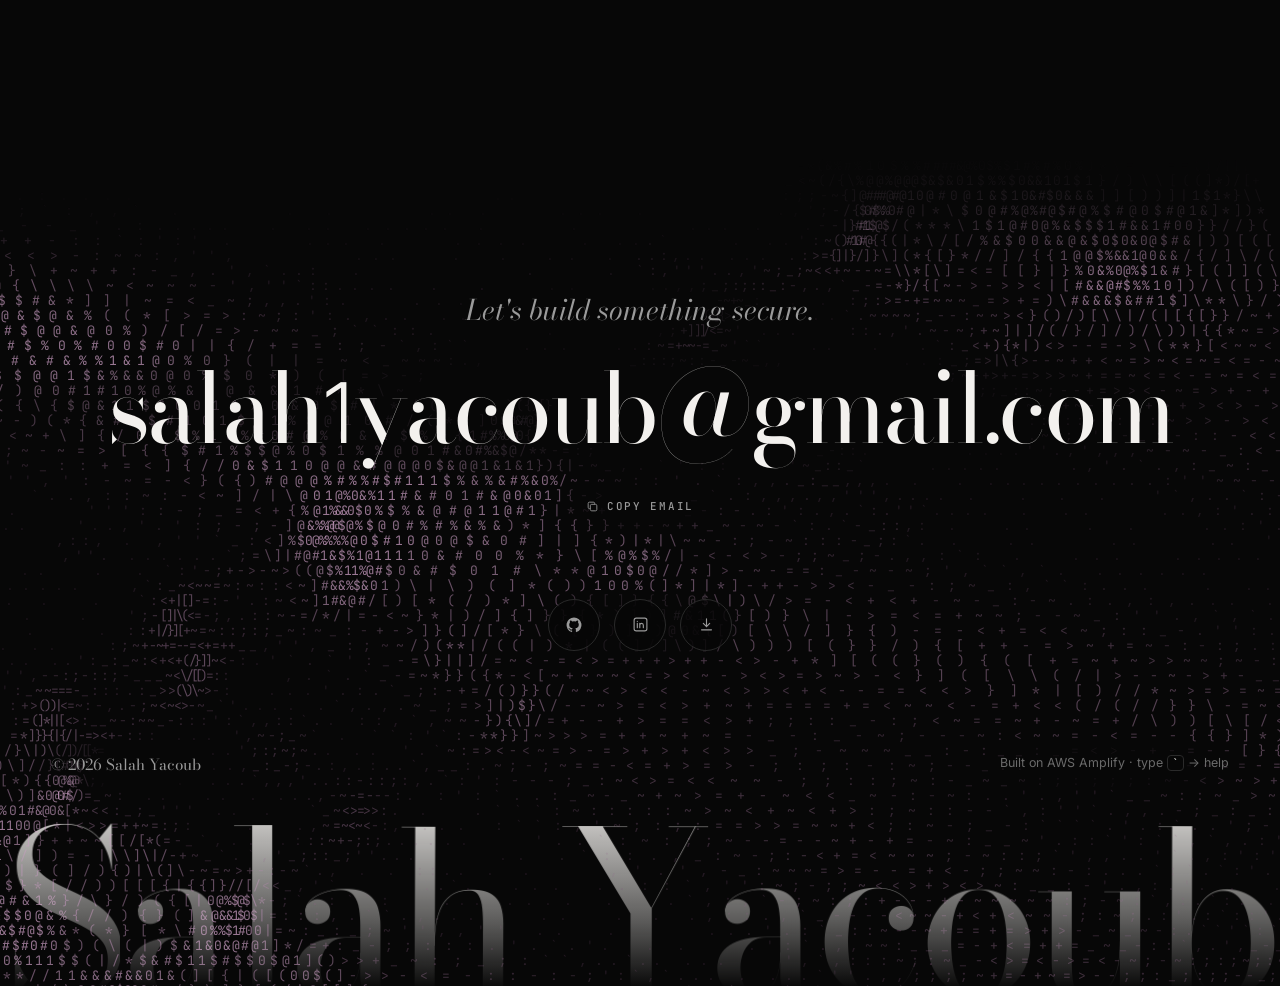
==== commit 5211b4ed: "Galleries: recovered phone, Amplify and CTF shots; tall shots fit their cards - Knightro: the app on" ====
--- a/index.html
+++ b/index.html
@@ -11,7 +11,7 @@
   <link rel="preconnect" href="https://fonts.gstatic.com" crossorigin>
   <link rel="stylesheet" href="https://fonts.googleapis.com/css2?family=Bodoni+Moda:ital,opsz,wght@0,6..96,400..600;1,6..96,400..600&family=Inter:wght@400;500;600&family=JetBrains+Mono:wght@400;500&display=swap">
   <!-- ?v= forces browsers to fetch the new file instead of a cached old one -->
-  <link rel="stylesheet" href="css/style.css?v=58">
+  <link rel="stylesheet" href="css/style.css?v=60">
   <script>
     // Apply saved theme before paint to avoid a flash.
     (function () {
--- a/css/style.css
+++ b/css/style.css
@@ -801,7 +801,8 @@
 .gallery__item { counter-increment: shot; margin: 0; min-width: 0; }
 .gallery__item:first-child { grid-column: 1 / -1; }
 .gallery__item a {
-  display: grid; place-items: center; aspect-ratio: 16 / 10; padding: clamp(.9rem, 2.2vw, 1.8rem);
+  --pad-in: clamp(.9rem, 2.2vw, 1.8rem);
+  position: relative; display: block; aspect-ratio: 16 / 10;
   border: 1px solid color-mix(in srgb, var(--text) 9%, transparent); border-radius: 16px; overflow: hidden;
   background:
     radial-gradient(70% 90% at 85% 0%, rgba(93, 60, 89, .22), transparent 70%),
@@ -813,8 +814,9 @@
   background: radial-gradient(70% 90% at 85% 0%, rgba(150, 112, 145, .16), transparent 70%), var(--surface);
 }
 .gallery__item:first-child a { aspect-ratio: 16 / 9; }
-.gallery__item img {
-  width: 100%; height: 100%; object-fit: contain;
+.gallery__item img {   /* fills the card's inner box, so tall phone shots fit too */
+  position: absolute; inset: var(--pad-in); width: calc(100% - 2 * var(--pad-in)); height: calc(100% - 2 * var(--pad-in));
+  object-fit: contain;
   filter: drop-shadow(0 14px 28px rgba(0, 0, 0, .45));
   transition: scale .6s cubic-bezier(.22, 1, .36, 1);
 }
@@ -823,6 +825,8 @@
    uniform card: show a readable close-up instead, focused by --focus (x
    position, set per figure); the viewer still shows the whole thing. */
 .gallery__item.is-strip img { object-fit: cover; object-position: var(--focus, 0%) 0; border-radius: 8px; }
+/* Tall phone screenshots: a close-up of the top of the screen (the whole thing is in the viewer). */
+.gallery__item.is-tall img { object-fit: cover; object-position: 50% 0; border-radius: 10px; }
 .gallery__item a:hover { border-color: color-mix(in srgb, var(--text) 28%, transparent); }
 @media (hover: hover) { .gallery__item a:hover img { scale: 1.025; } }
 .gallery__item figcaption {
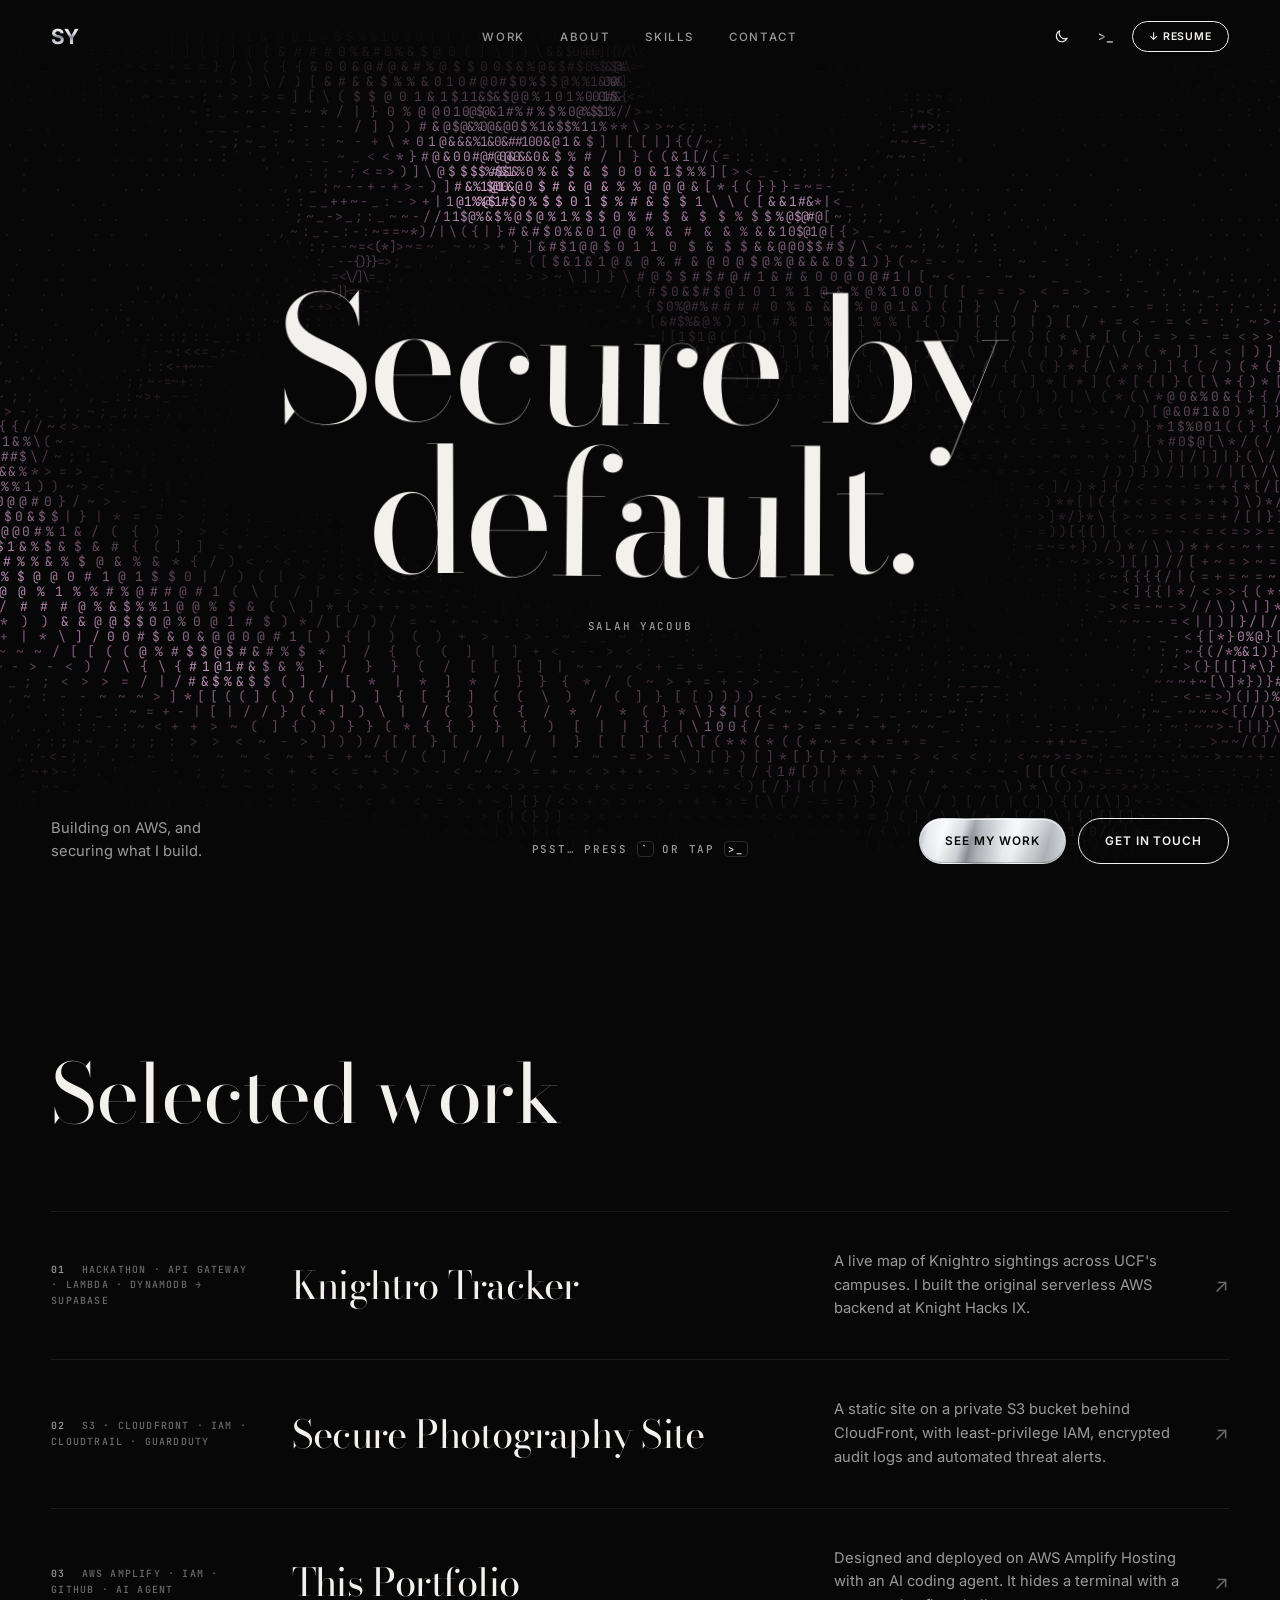
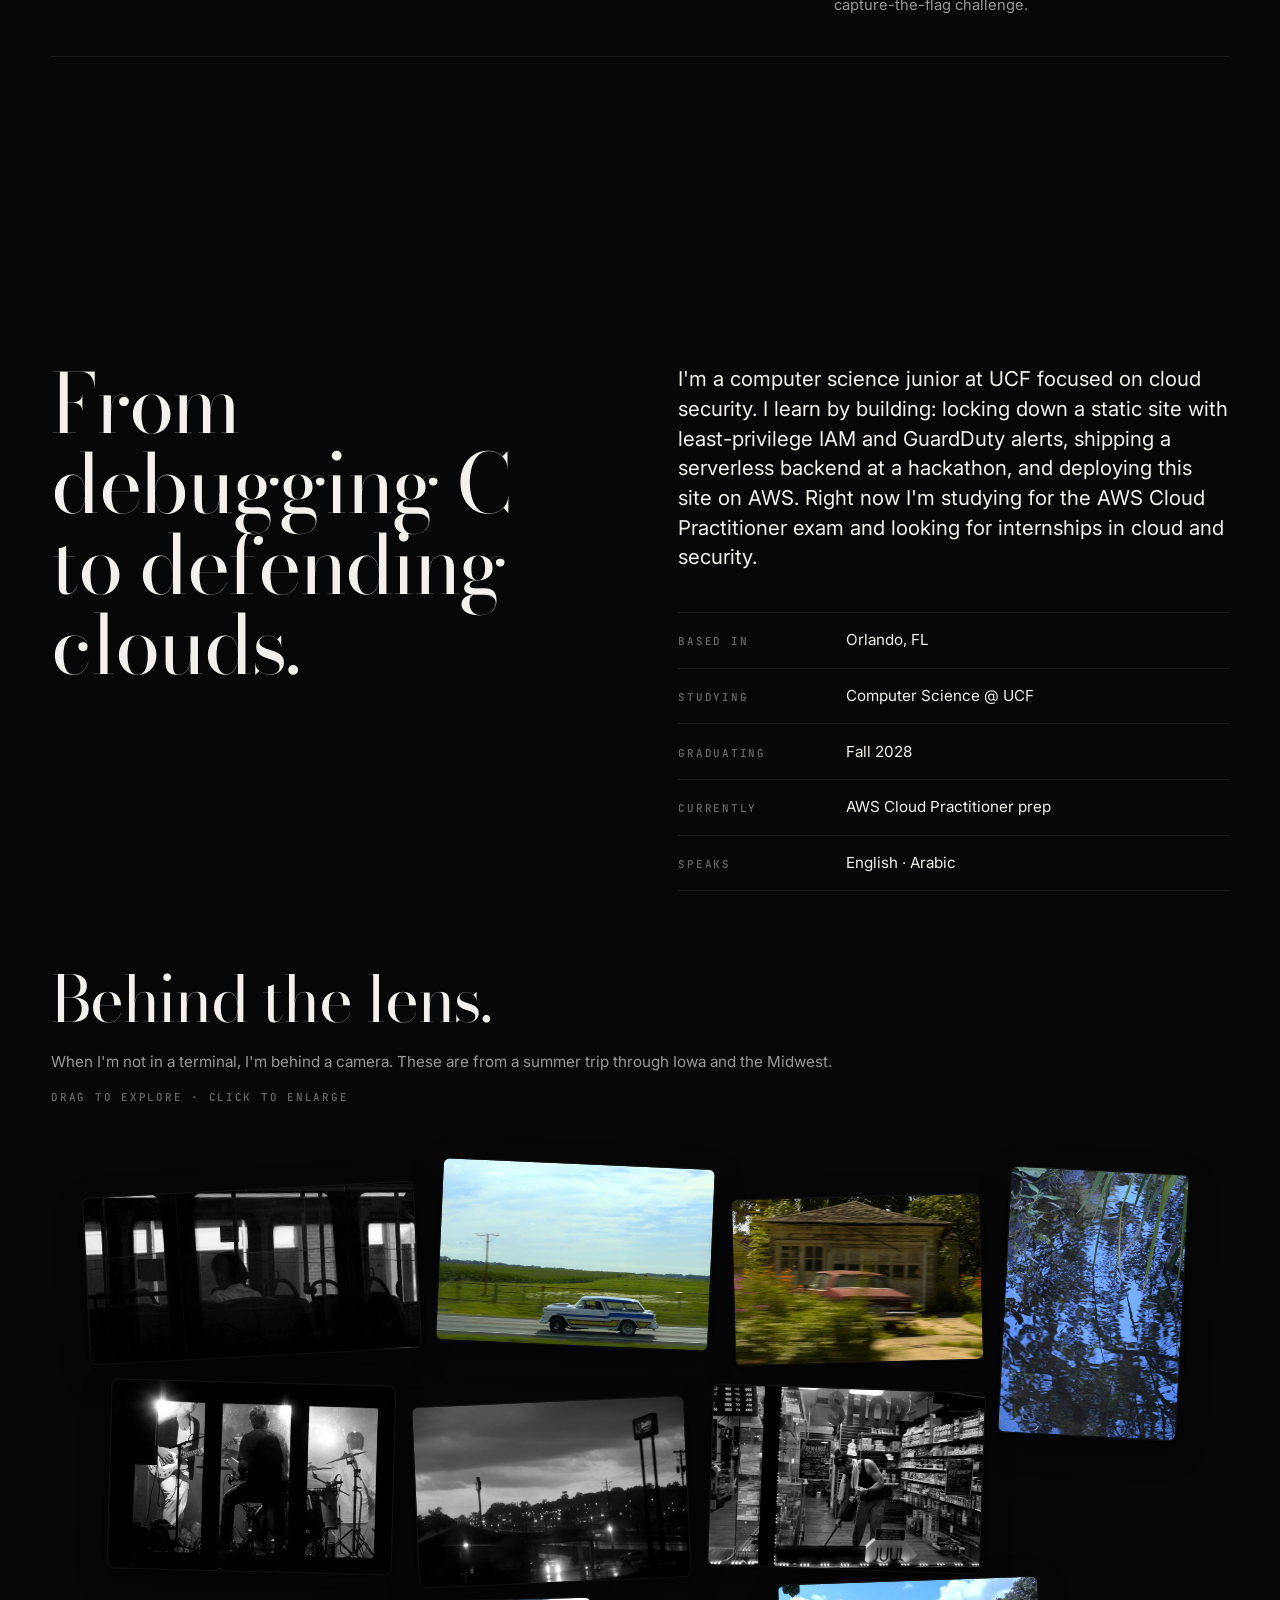
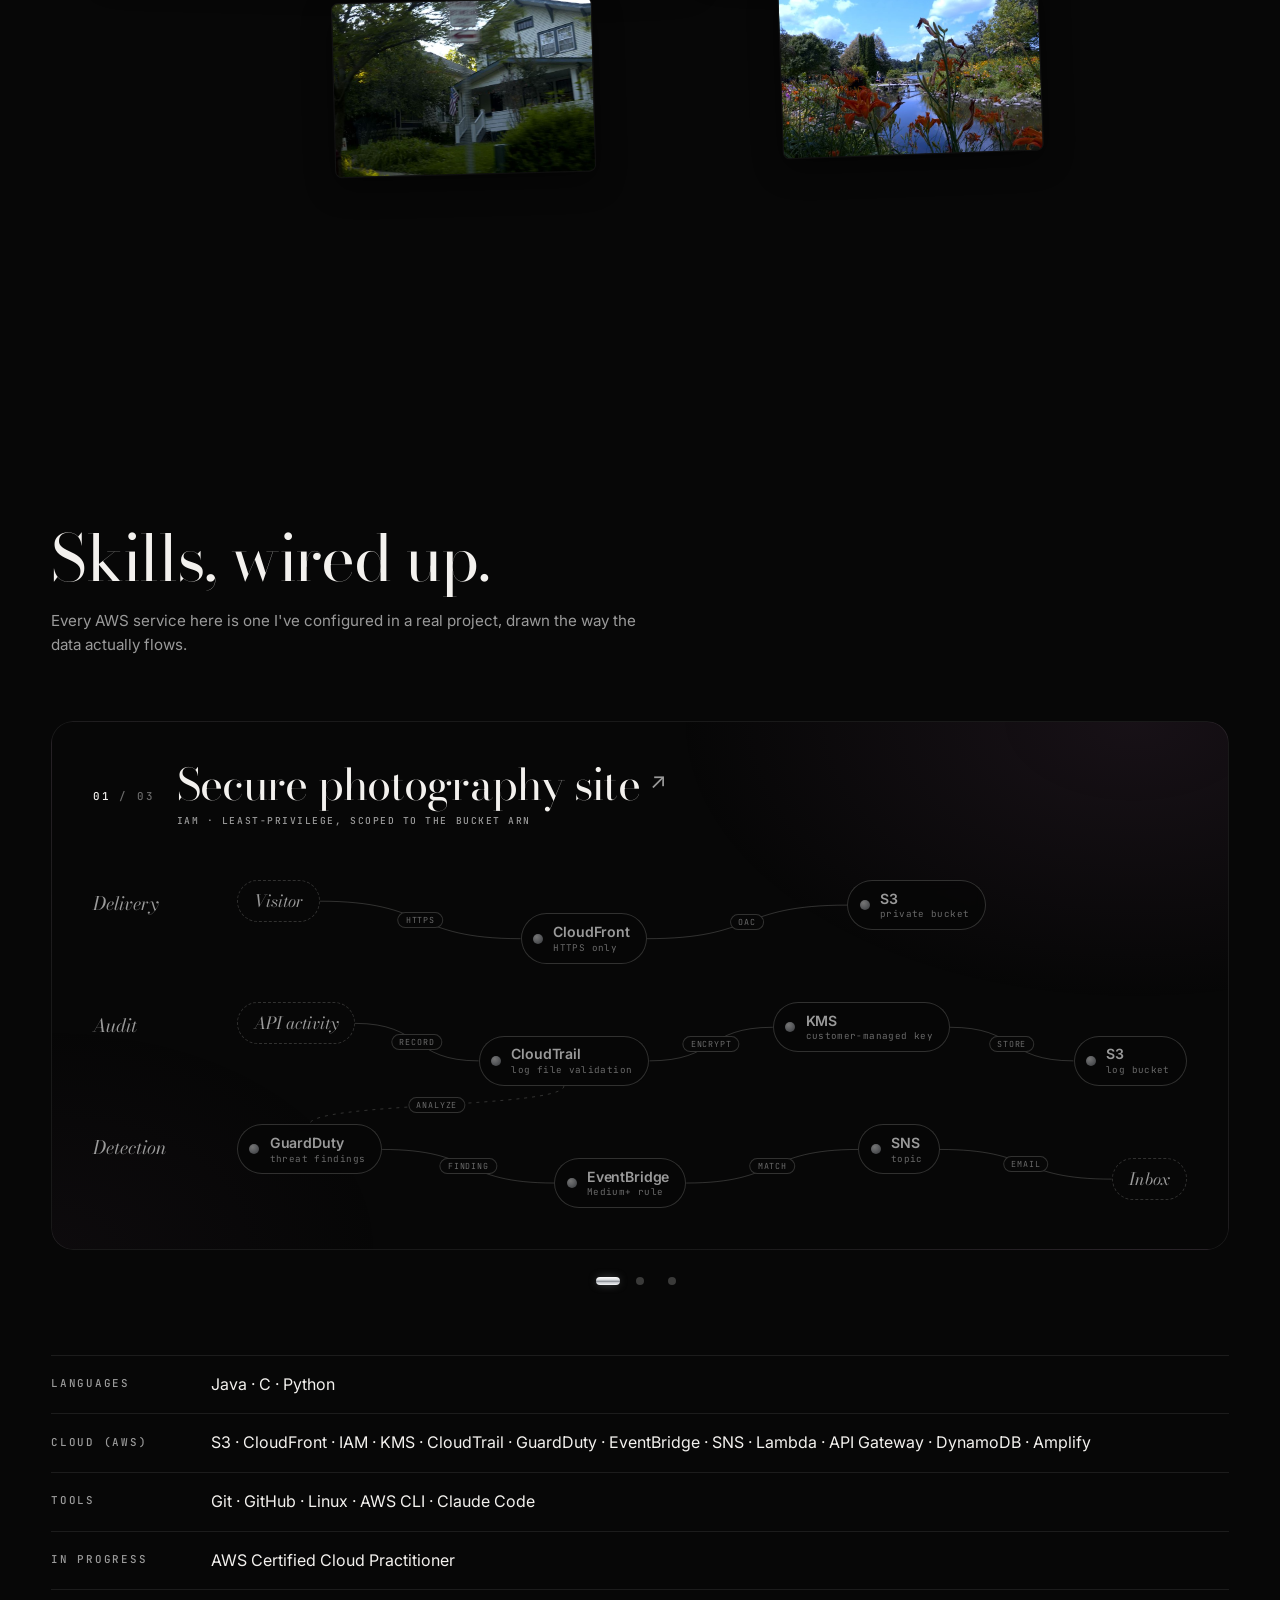
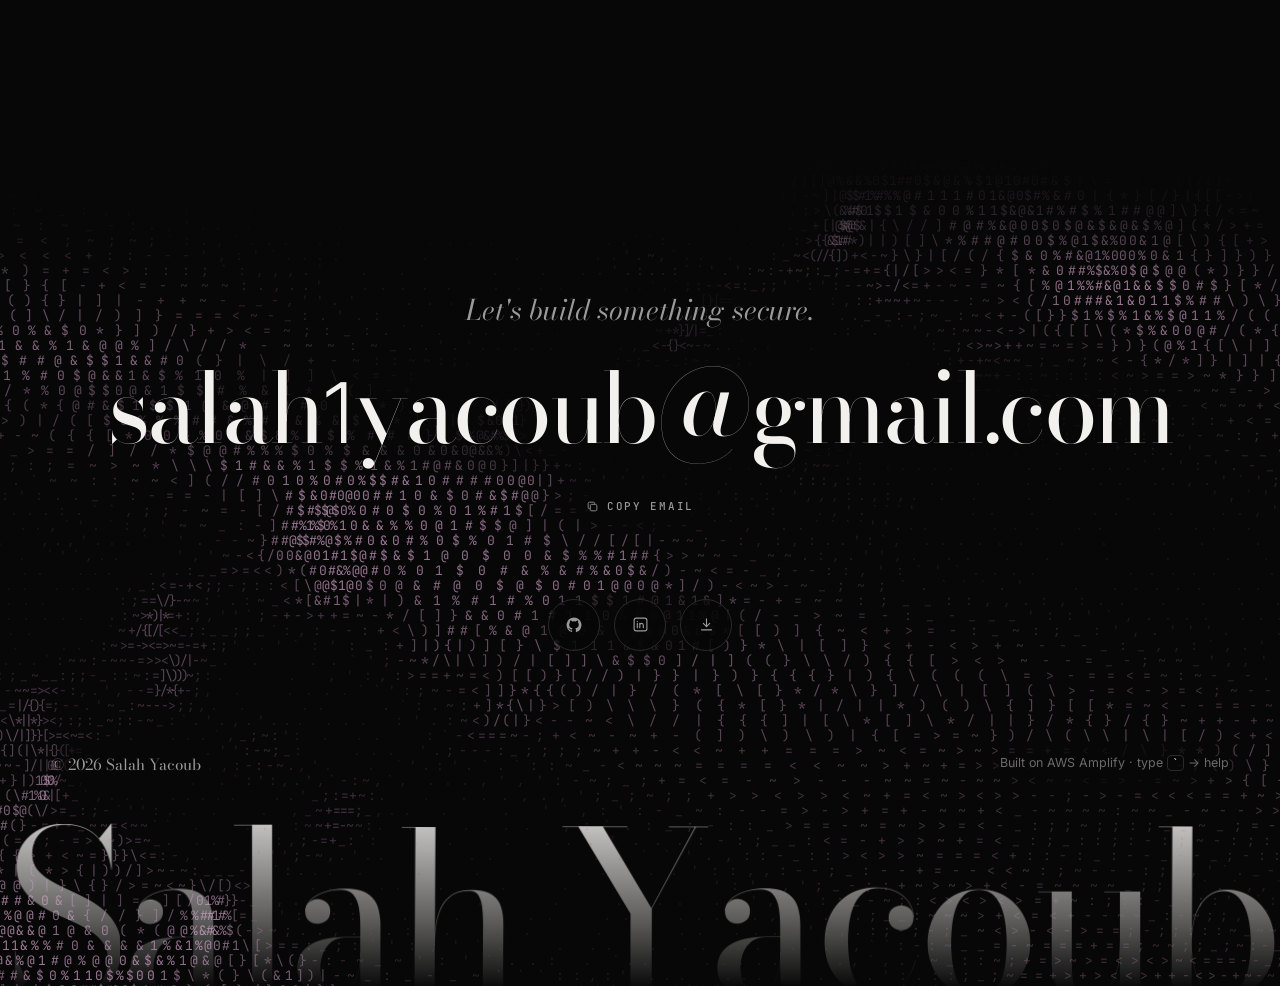
==== commit 36c08614: "Galleries: clean phone and terminal shots, drop the empty campus map - Knightro: removed the map wit" ====
--- a/index.html
+++ b/index.html
@@ -11,7 +11,7 @@
   <link rel="preconnect" href="https://fonts.gstatic.com" crossorigin>
   <link rel="stylesheet" href="https://fonts.googleapis.com/css2?family=Bodoni+Moda:ital,opsz,wght@0,6..96,400..600;1,6..96,400..600&family=Inter:wght@400;500;600&family=JetBrains+Mono:wght@400;500&display=swap">
   <!-- ?v= forces browsers to fetch the new file instead of a cached old one -->
-  <link rel="stylesheet" href="css/style.css?v=60">
+  <link rel="stylesheet" href="css/style.css?v=61">
   <script>
     // Apply saved theme before paint to avoid a flash.
     (function () {
--- a/css/style.css
+++ b/css/style.css
@@ -825,8 +825,9 @@
    uniform card: show a readable close-up instead, focused by --focus (x
    position, set per figure); the viewer still shows the whole thing. */
 .gallery__item.is-strip img { object-fit: cover; object-position: var(--focus, 0%) 0; border-radius: 8px; }
-/* Tall phone screenshots: a close-up of the top of the screen (the whole thing is in the viewer). */
-.gallery__item.is-tall img { object-fit: cover; object-position: 50% 0; border-radius: 10px; }
+/* Tall phone screenshots get a taller card and show in full (they sit in pairs). */
+.gallery__item.is-tall a { aspect-ratio: 3 / 4; }
+.gallery__item--full { grid-column: 1 / -1; }
 .gallery__item a:hover { border-color: color-mix(in srgb, var(--text) 28%, transparent); }
 @media (hover: hover) { .gallery__item a:hover img { scale: 1.025; } }
 .gallery__item figcaption {
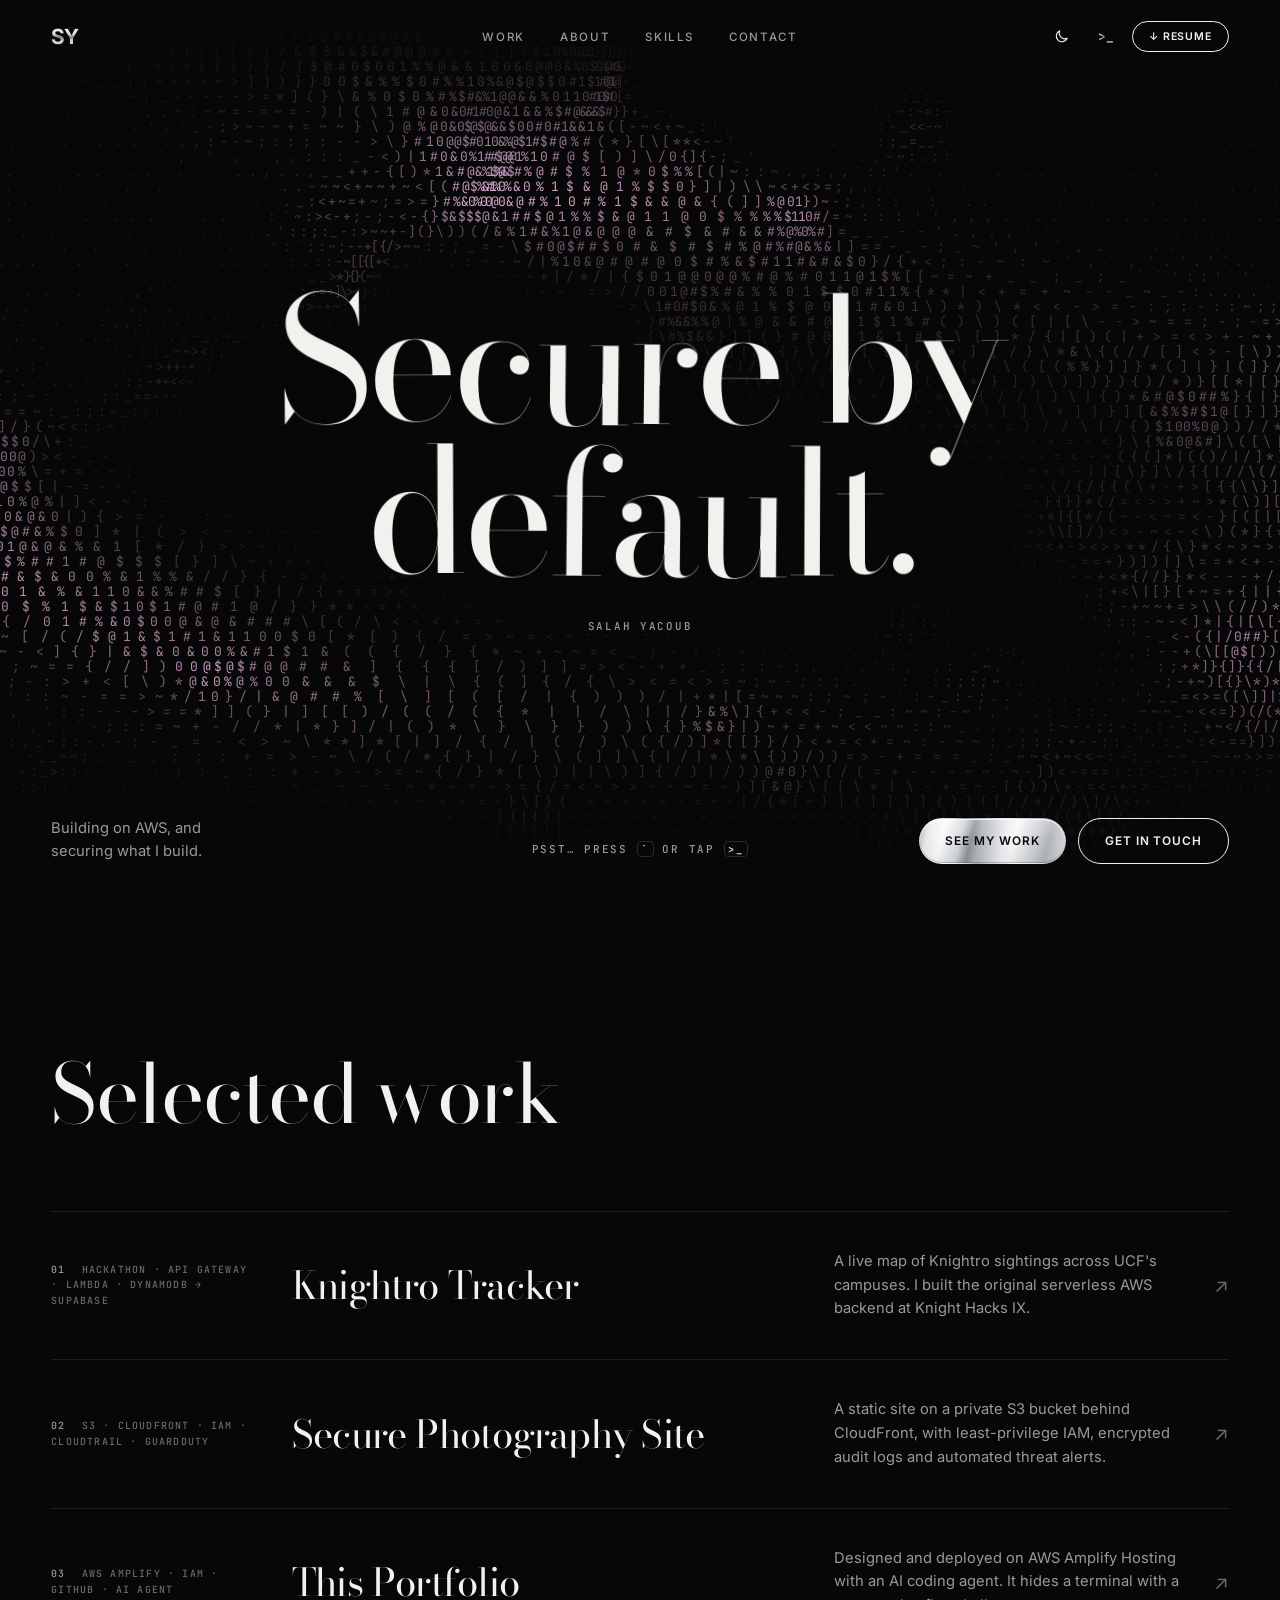
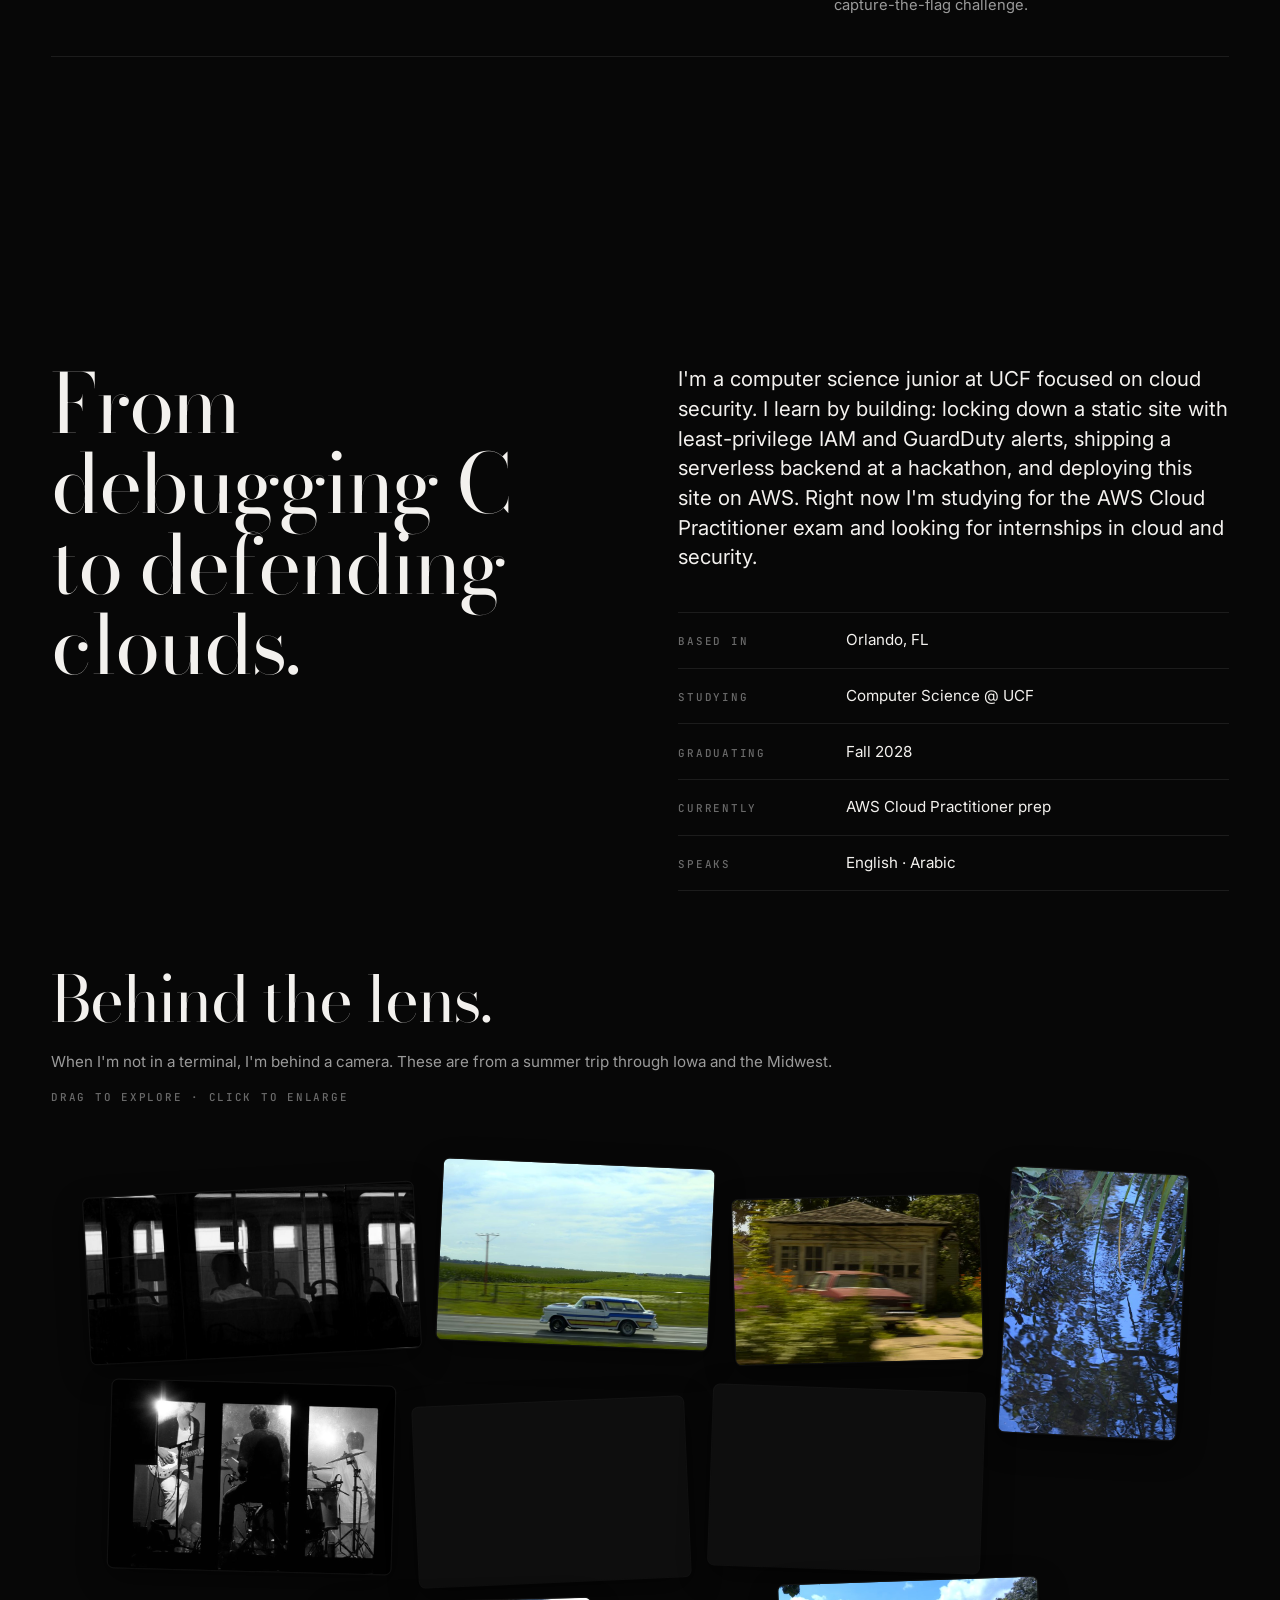
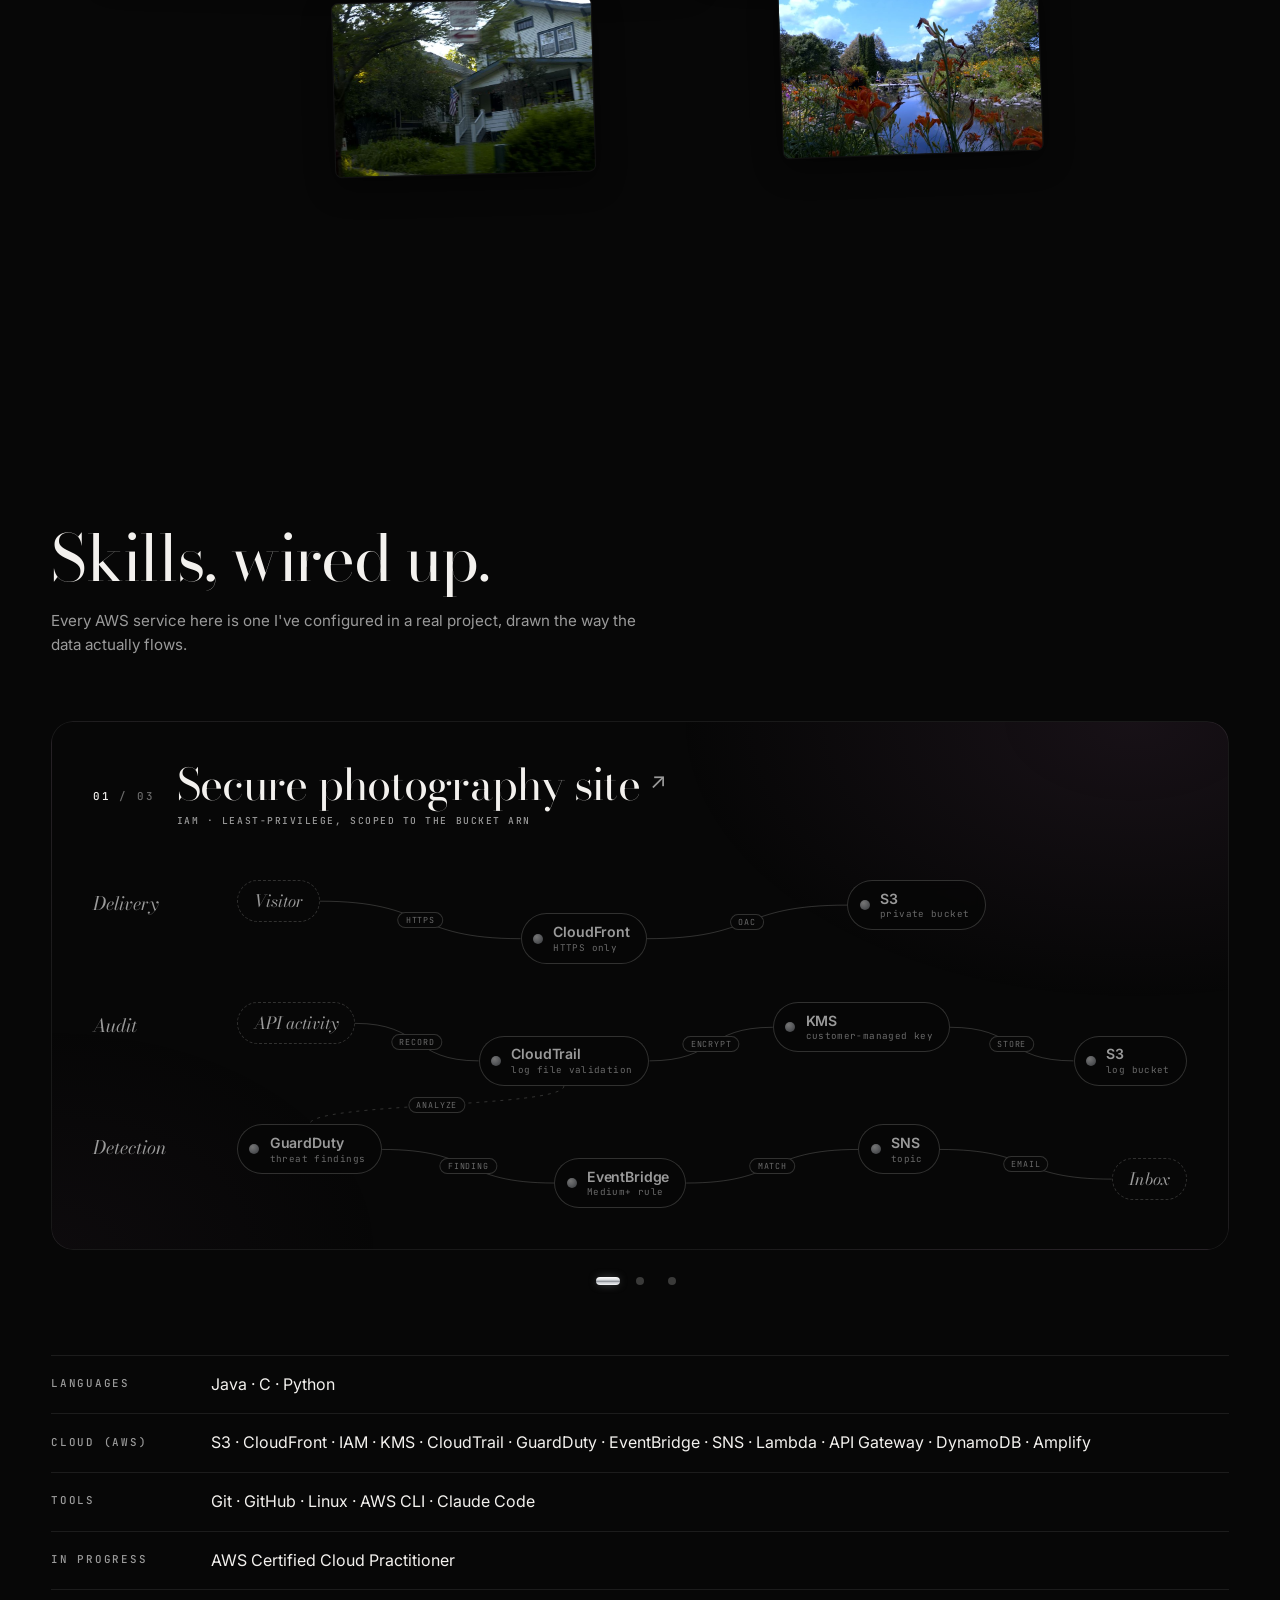
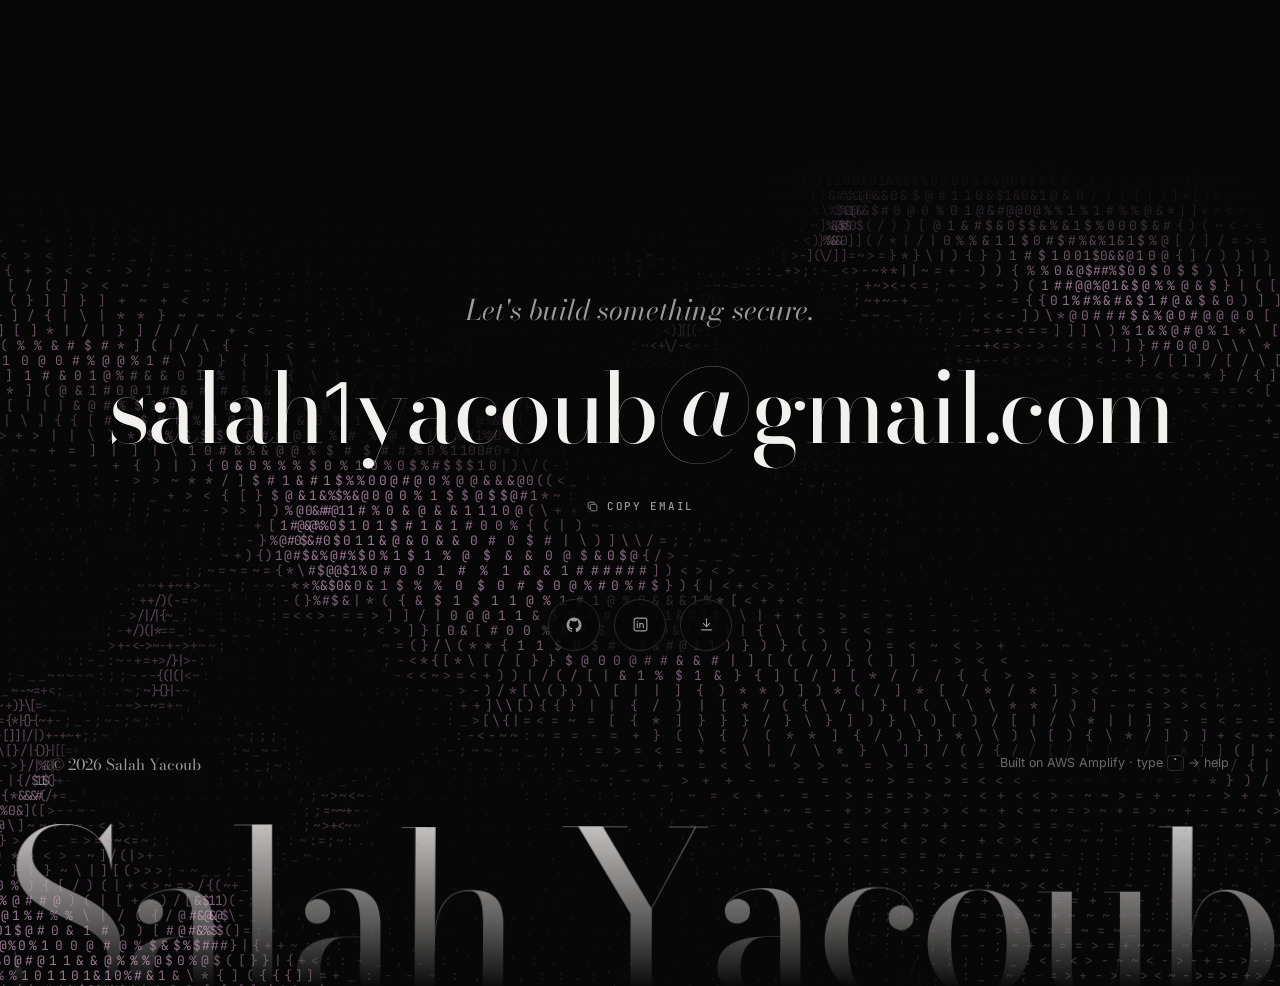
==== commit d4bdd14d: "Project pages: orange accents become metallic plum - Tag line above each title: metallic plum gradie" ====
--- a/index.html
+++ b/index.html
@@ -11,7 +11,7 @@
   <link rel="preconnect" href="https://fonts.gstatic.com" crossorigin>
   <link rel="stylesheet" href="https://fonts.googleapis.com/css2?family=Bodoni+Moda:ital,opsz,wght@0,6..96,400..600;1,6..96,400..600&family=Inter:wght@400;500;600&family=JetBrains+Mono:wght@400;500&display=swap">
   <!-- ?v= forces browsers to fetch the new file instead of a cached old one -->
-  <link rel="stylesheet" href="css/style.css?v=61">
+  <link rel="stylesheet" href="css/style.css?v=63">
   <script>
     // Apply saved theme before paint to avoid a flash.
     (function () {
--- a/css/style.css
+++ b/css/style.css
@@ -92,7 +92,7 @@
   font-family: var(--mono); font-size: .95em; padding: 0 .35em;
   border: 1px solid var(--border-strong); border-radius: 4px; color: var(--text);
 }
-:focus-visible { outline: 2px solid var(--orange); outline-offset: 3px; border-radius: 4px; }
+:focus-visible { outline: 2px solid var(--text); outline-offset: 3px; border-radius: 4px; }
 .sr-only {
   position: absolute; width: 1px; height: 1px; padding: 0; margin: -1px;
   overflow: hidden; clip: rect(0 0 0 0); white-space: nowrap; border: 0;
@@ -647,7 +647,7 @@
 
 /* used by the terminal's `goto` command */
 .flash { animation: flash 1.2s ease; }
-@keyframes flash { 0%, 100% { box-shadow: inset 0 0 0 9999px transparent; } 30% { box-shadow: inset 0 0 0 9999px color-mix(in srgb, var(--orange) 8%, transparent); } }
+@keyframes flash { 0%, 100% { box-shadow: inset 0 0 0 9999px transparent; } 30% { box-shadow: inset 0 0 0 9999px color-mix(in srgb, #966f91 12%, transparent); } }
 
 /* ============ Terminal (js/terminal.js) ============ */
 /* A glassy dark panel in the site's language: plum haze, hairline border,
@@ -746,9 +746,19 @@
   position: relative;
   padding: clamp(9rem, 18vw, 13rem) 0 clamp(4rem, 8vw, 6.5rem);
   border-bottom: 1px solid var(--border);
-  background: radial-gradient(70% 90% at 0% 0%, color-mix(in srgb, var(--orange) 7%, transparent), transparent 70%);
-}
-.phero__tags { color: var(--orange); margin-bottom: 1.6rem; }
+  background: radial-gradient(70% 90% at 0% 0%, rgba(93, 60, 89, .22), transparent 70%);   /* plum haze, like the orb */
+}
+:root[data-theme="light"] .phero { background: radial-gradient(70% 90% at 0% 0%, rgba(150, 112, 145, .16), transparent 70%); }
+/* tag line: metallic plum (pale lilac sheen in dark, deep plum in light) */
+.phero__tags {
+  display: inline-block; margin-bottom: 1.6rem; color: #b07ea8;
+  background: linear-gradient(100deg, #8f5f88 0%, #d9a9d1 18%, #7a4c73 40%, #c993c0 62%, #f0d2ea 76%, #8f5f88 100%);
+  -webkit-background-clip: text; background-clip: text; -webkit-text-fill-color: transparent;
+}
+:root[data-theme="light"] .phero__tags {
+  background: linear-gradient(100deg, #5a2a52 0%, #9a6a92 22%, #3f1b39 45%, #8a5a82 68%, #4d2446 100%);
+  -webkit-background-clip: text; background-clip: text;
+}
 .phero__title { font-size: clamp(3rem, 8vw, 8.2rem); margin-bottom: 2rem; }
 .phero__sum { max-width: 46ch; font-size: clamp(1.05rem, 1.5vw, 1.3rem); line-height: 1.55; color: var(--muted); margin-bottom: 2.6rem; }
 .phero__ctas { display: flex; flex-wrap: wrap; gap: .9rem; }
@@ -777,7 +787,6 @@
 .pblock__h { display: flex; align-items: center; gap: 1rem; margin-bottom: 1.8rem; }
 .pblock__n { color: var(--text); }
 .pblock__h::after { content: ""; flex: 1; height: 1px; background: var(--border); }
-.pblock--security .pblock__h { color: var(--orange); }
 .pblock__body { font-size: clamp(1rem, 1.25vw, 1.12rem); line-height: 1.6; }
 .pblock__body p { max-width: 60ch; }
 .pblock__body code {
@@ -786,9 +795,7 @@
   padding: .08em .35em; border-radius: 4px;
 }
 .plist { display: grid; gap: 1.1rem; margin: 0 0 1em; }
-.plist > li { padding-left: 1.1rem; border-left: 1px solid color-mix(in srgb, var(--orange) 45%, transparent); }
-.plist > li:nth-child(3n+2) { border-left-color: color-mix(in srgb, var(--teal) 45%, transparent); }
-.plist > li:nth-child(3n+3) { border-left-color: color-mix(in srgb, var(--violet) 45%, transparent); }
+.plist > li { padding-left: 1.1rem; border-left: 1px solid rgba(150, 112, 145, .5); }   /* plum rule, one colour */
 .plist--sub { gap: .55rem; margin: .8rem 0 0; }
 .plist--sub > li { border-left-color: var(--border-strong) !important; color: var(--muted); }
 
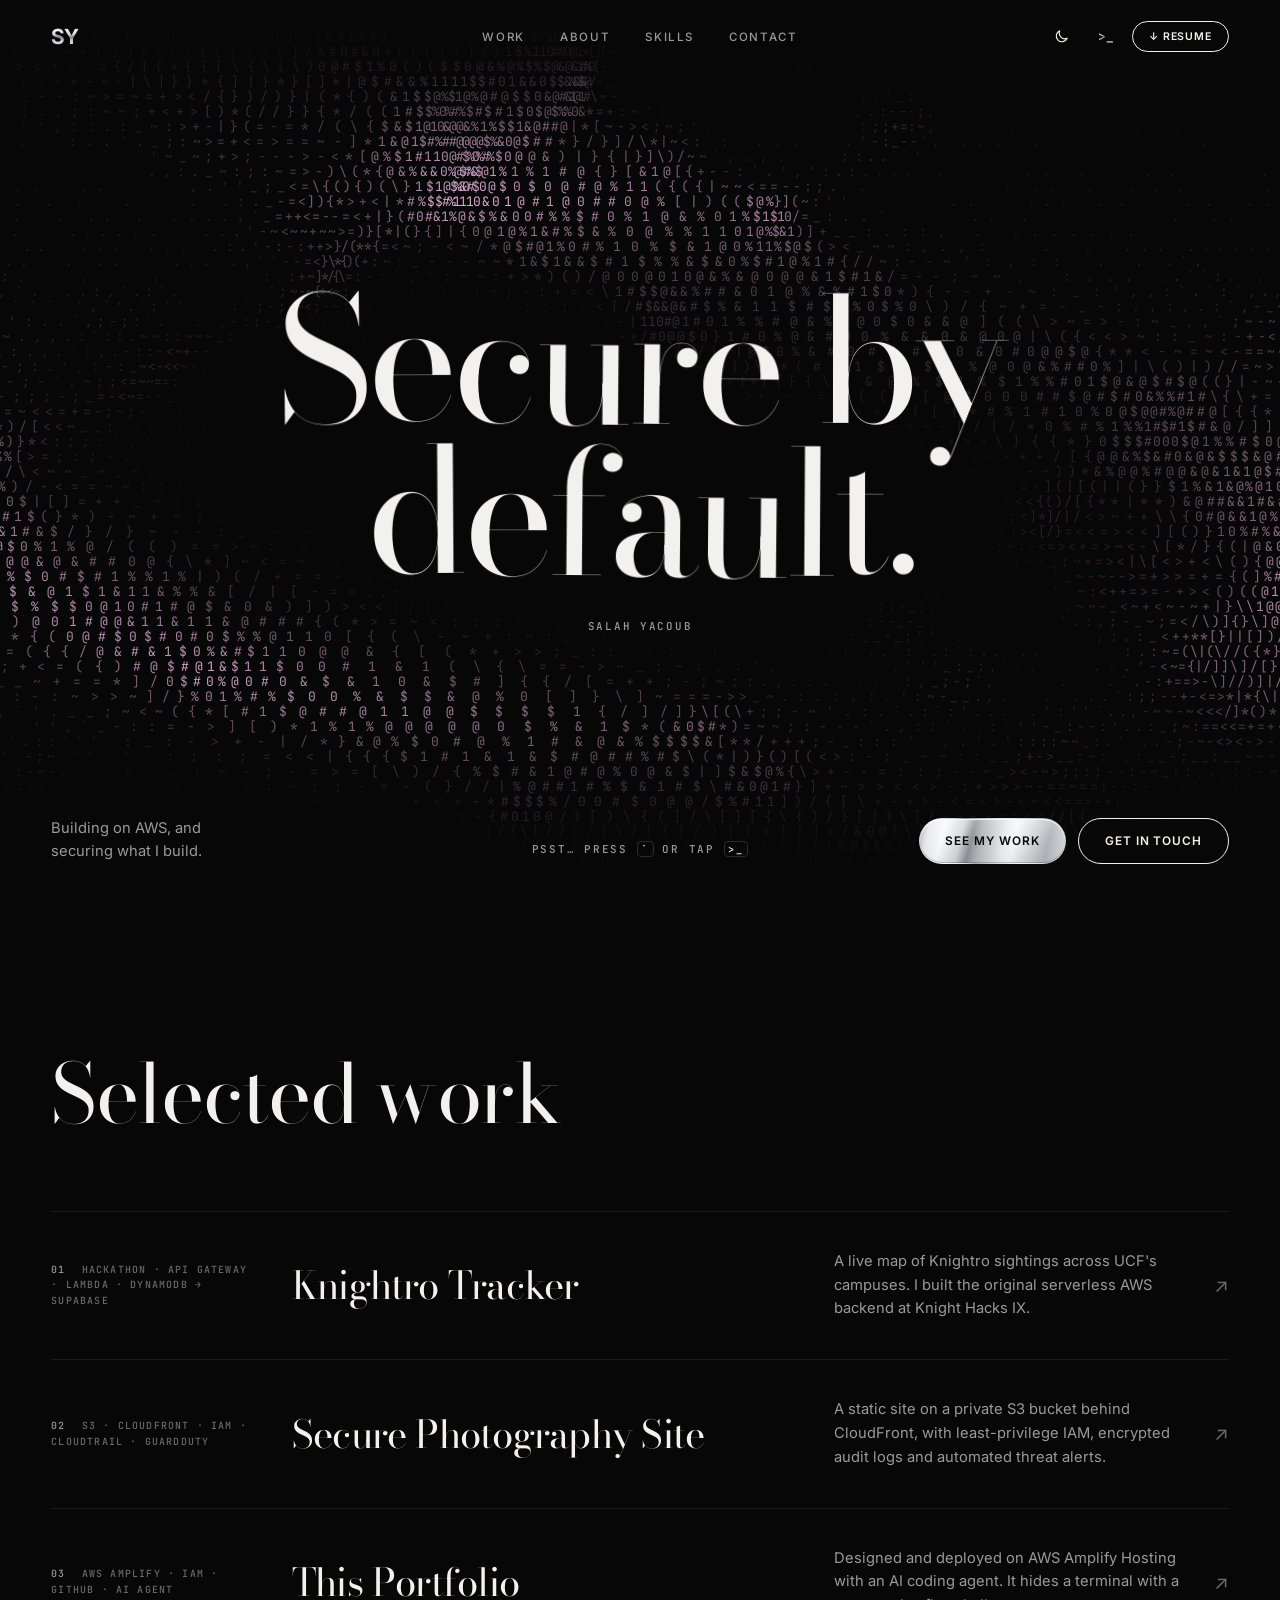
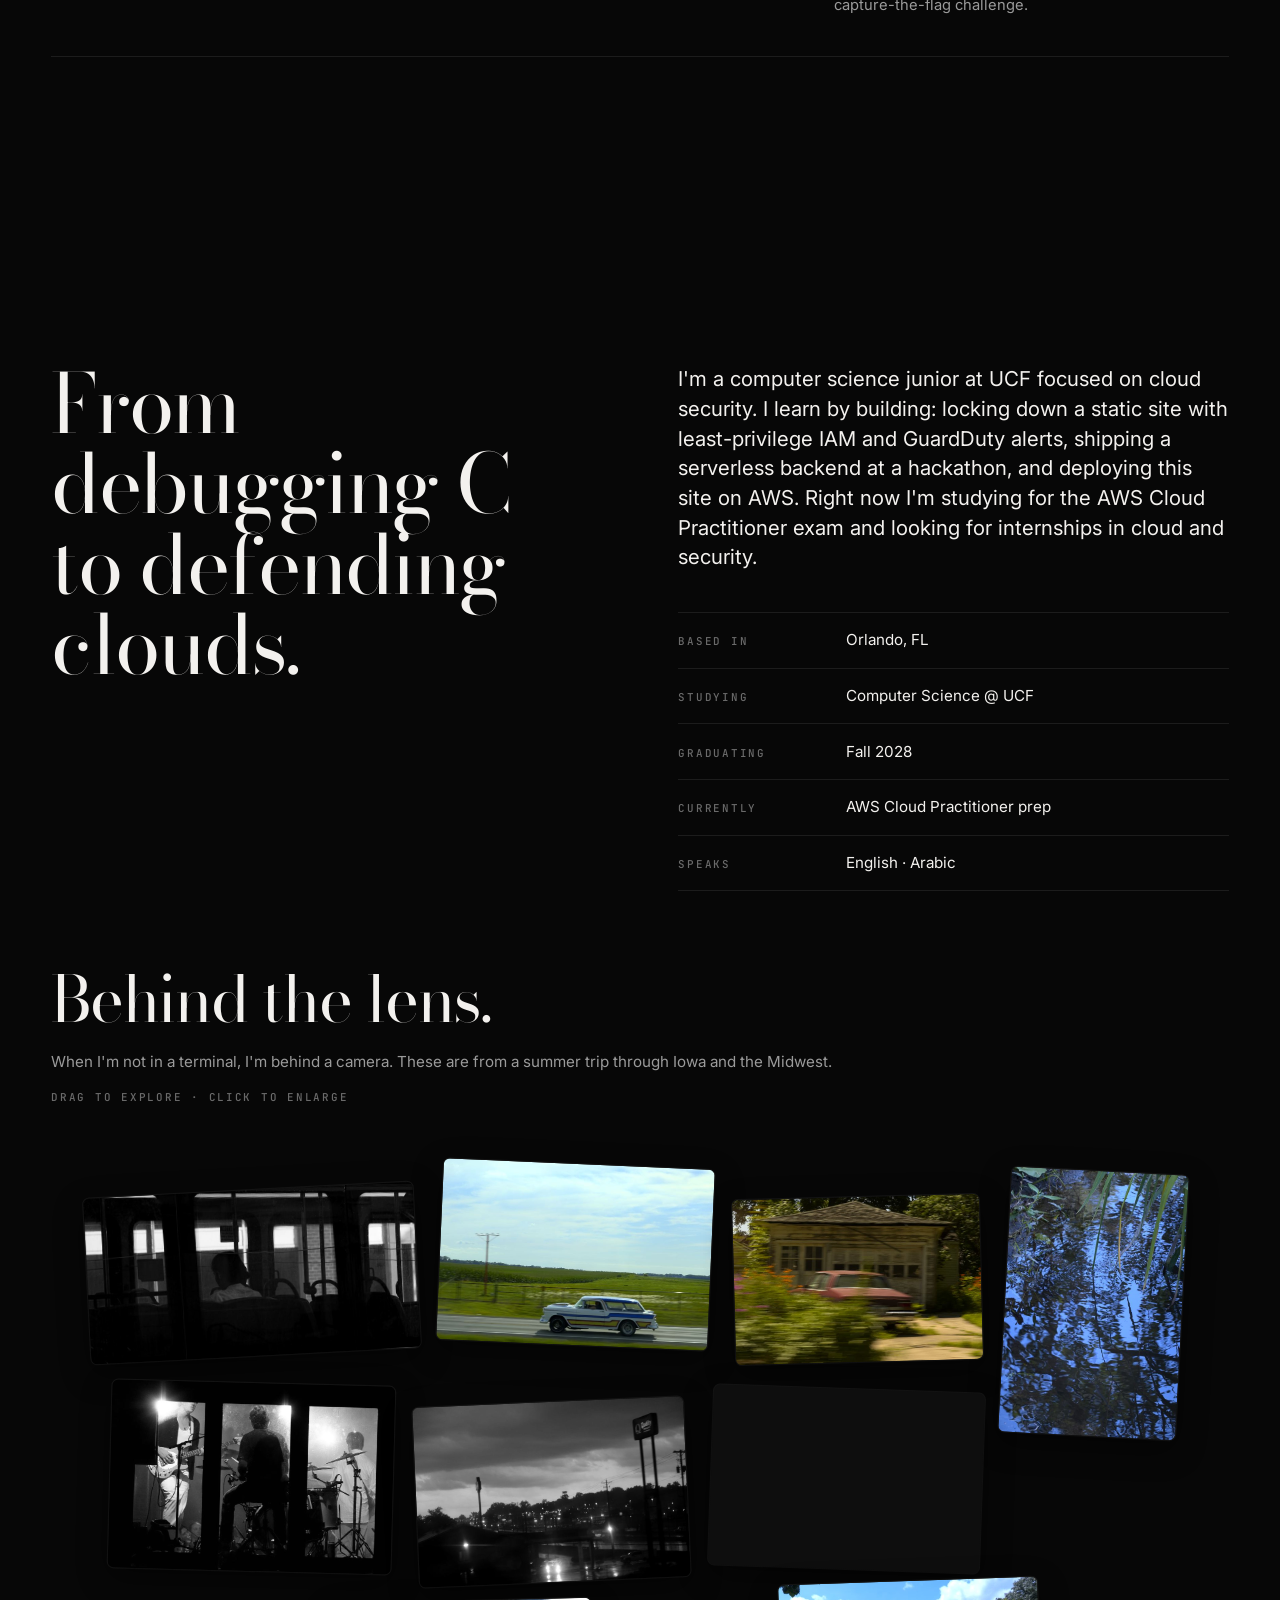
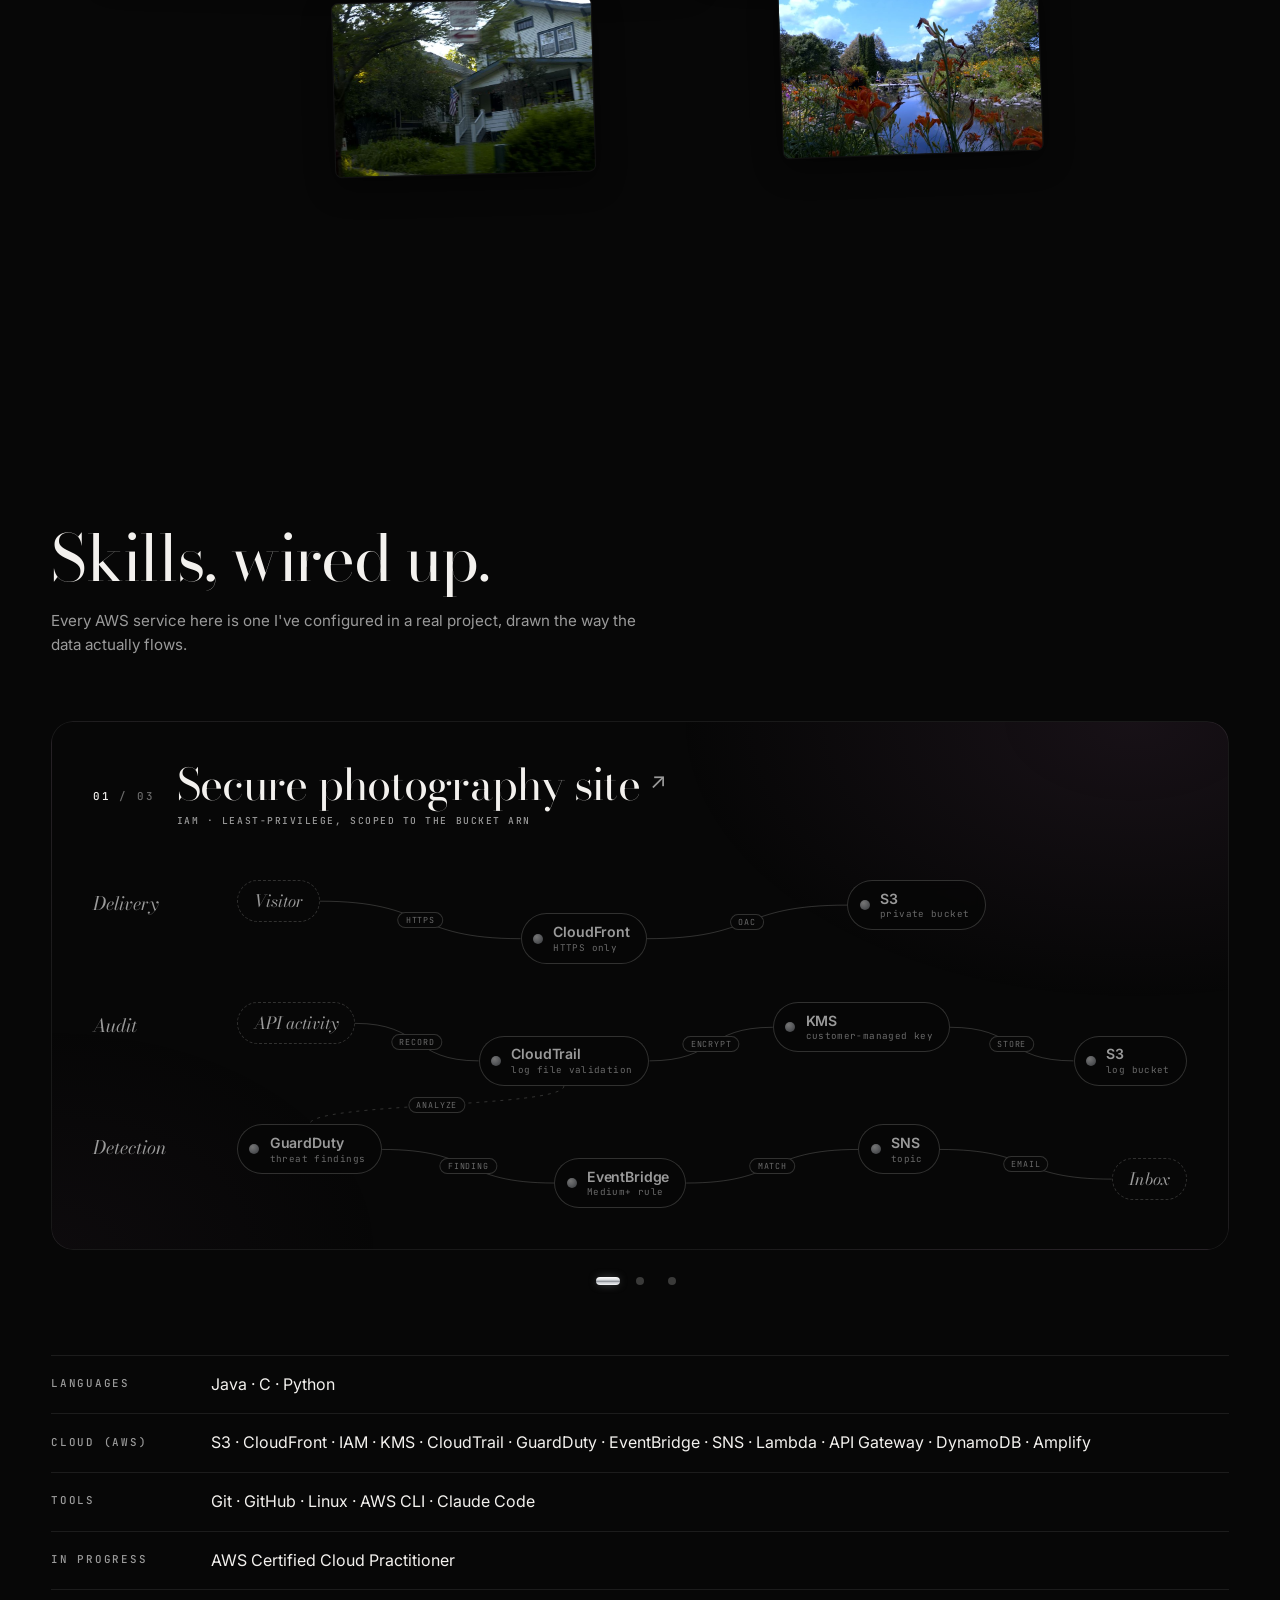
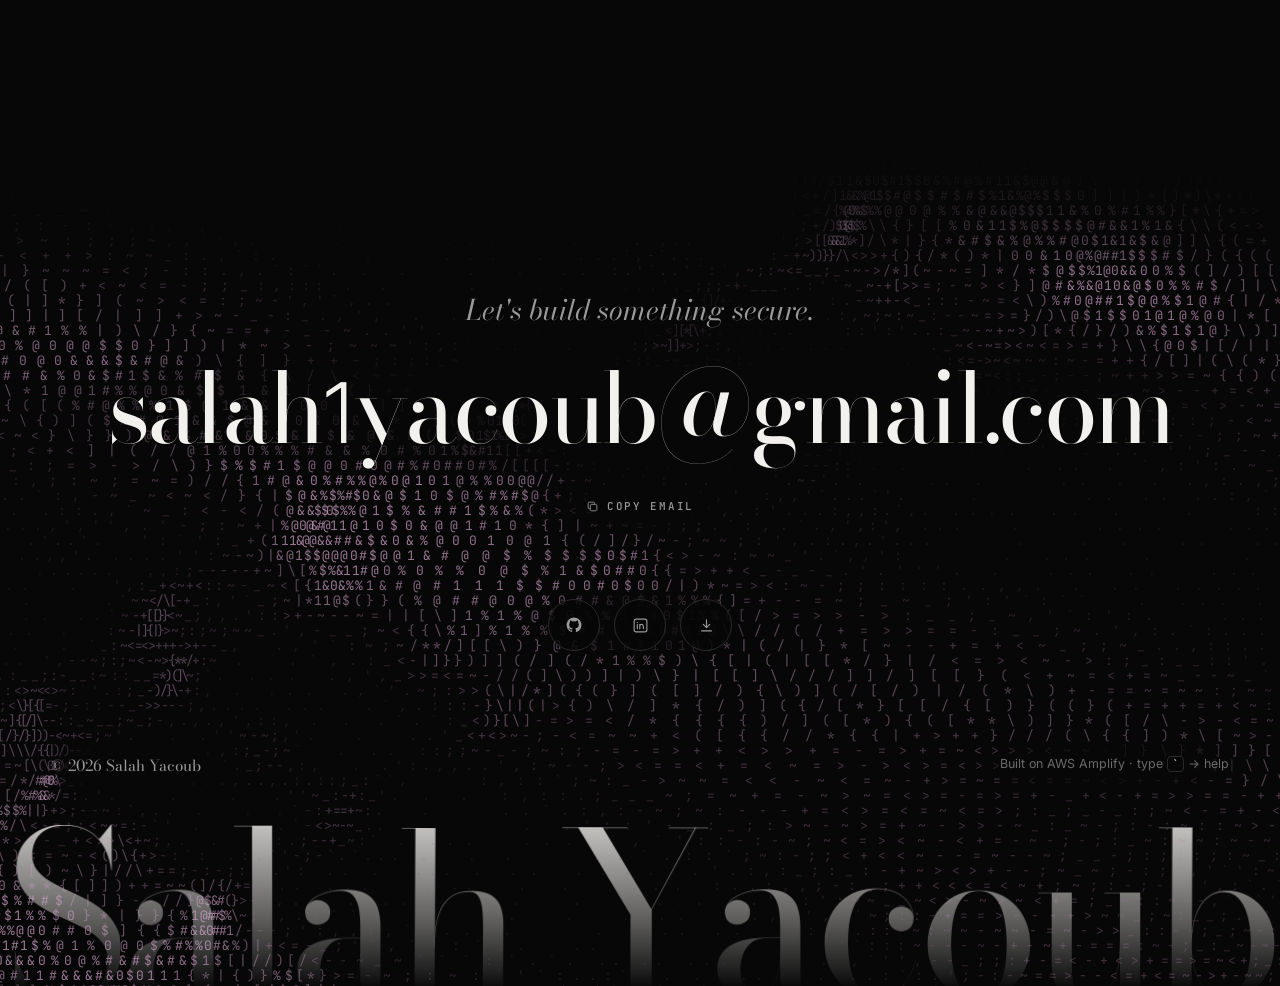
==== commit 959ba3a5: "Big text sizes by container width so it fits when zoomed Safari doesn't rescale vw units on page zoo" ====
--- a/index.html
+++ b/index.html
@@ -11,7 +11,7 @@
   <link rel="preconnect" href="https://fonts.gstatic.com" crossorigin>
   <link rel="stylesheet" href="https://fonts.googleapis.com/css2?family=Bodoni+Moda:ital,opsz,wght@0,6..96,400..600;1,6..96,400..600&family=Inter:wght@400;500;600&family=JetBrains+Mono:wght@400;500&display=swap">
   <!-- ?v= forces browsers to fetch the new file instead of a cached old one -->
-  <link rel="stylesheet" href="css/style.css?v=63">
+  <link rel="stylesheet" href="css/style.css?v=65">
   <script>
     // Apply saved theme before paint to avoid a flash.
     (function () {
--- a/css/style.css
+++ b/css/style.css
@@ -230,6 +230,7 @@
 /* The hero slides up under the (sticky) nav so the line field fills the whole
    first screen; padding-top keeps the content clear of the nav. */
 .hero {
+  container-type: inline-size;   /* lets the headline size in cqi */
   --nav-h: 72px;
   position: relative;
   margin-top: calc(-1 * var(--nav-h));
@@ -291,6 +292,7 @@
   font-family: var(--serif);
   font-optical-sizing: auto;
   font-size: clamp(3.6rem, 13.5vw, 14rem);
+  font-size: clamp(3.6rem, calc((100cqi + 2 * var(--pad)) * .135), 14rem);   /* cqi: tracks the hero's real width, even when zoomed (Safari keeps vw unzoomed) */
   line-height: .88;
   letter-spacing: -.035em;
 }
@@ -337,7 +339,7 @@
   .pill { padding: .8rem 1.3rem; }
 }
 @media (max-width: 600px) {
-  .hero__title { font-size: 18vw; line-height: .9; }
+  .hero__title { font-size: 18vw; font-size: calc((100cqi + 2 * var(--pad)) * .18); line-height: .9; }
 }
 
 /* ============ Sections ============ */
@@ -586,7 +588,7 @@
 /* Contact / footer: lead line, big serif email (mailto) with a copy button,
    round icon links, a base line, then a huge name fading out at the bottom.
    The hero's line field drifts behind it all (js/footer.js) and over the name. */
-.contact { position: relative; overflow: hidden; text-align: center; padding: clamp(6rem, 12vw, 9rem) 0 0; }
+.contact { container-type: inline-size; position: relative; overflow: hidden; text-align: center; padding: clamp(6rem, 12vw, 9rem) 0 0; }
 .contact__lines { position: absolute; inset: 0; width: 100%; height: 100%; z-index: 1; pointer-events: none;
   -webkit-mask-image: linear-gradient(to bottom, transparent 0%, #000 16%, #000 100%);
           mask-image: linear-gradient(to bottom, transparent 0%, #000 16%, #000 100%); }
@@ -595,6 +597,7 @@
 .contact__email {
   position: relative; display: inline-block;
   font: 400 clamp(2rem, 7.6vw, 8.4rem)/1 var(--serif); letter-spacing: -.035em;
+  font-size: clamp(1.4rem, 7.6cqi, 8.4rem);   /* sized to the footer's width, so it fits at any zoom */
   color: var(--text); text-decoration: none; white-space: nowrap;
 }
 /* Hover: an underline draws in from left to right; on leave it carries on
@@ -634,6 +637,7 @@
 .contact__name {
   position: relative; z-index: 0; margin: clamp(1.5rem, 4vw, 3rem) 0 0;
   font: 400 clamp(4rem, 17.5vw, 22rem)/.8 var(--serif); letter-spacing: -.045em; white-space: nowrap;
+  font-size: clamp(2.6rem, 17.5cqi, 22rem);
   --name-fade: linear-gradient(180deg, color-mix(in srgb, var(--text) 80%, transparent) 0%, color-mix(in srgb, var(--text) 35%, transparent) 55%, transparent 92%);
   background: var(--name-fade);
   -webkit-background-clip: text; background-clip: text; color: transparent;
@@ -642,7 +646,7 @@
 @media (max-width: 600px) {
   .contact__base { justify-content: center; text-align: center; }
   .contact__icons a { width: 48px; height: 48px; }
-  .contact__email { font-size: 7.1vw; }
+  .contact__email { font-size: 7.1vw; font-size: 7.1cqi; }
 }
 
 /* used by the terminal's `goto` command */
